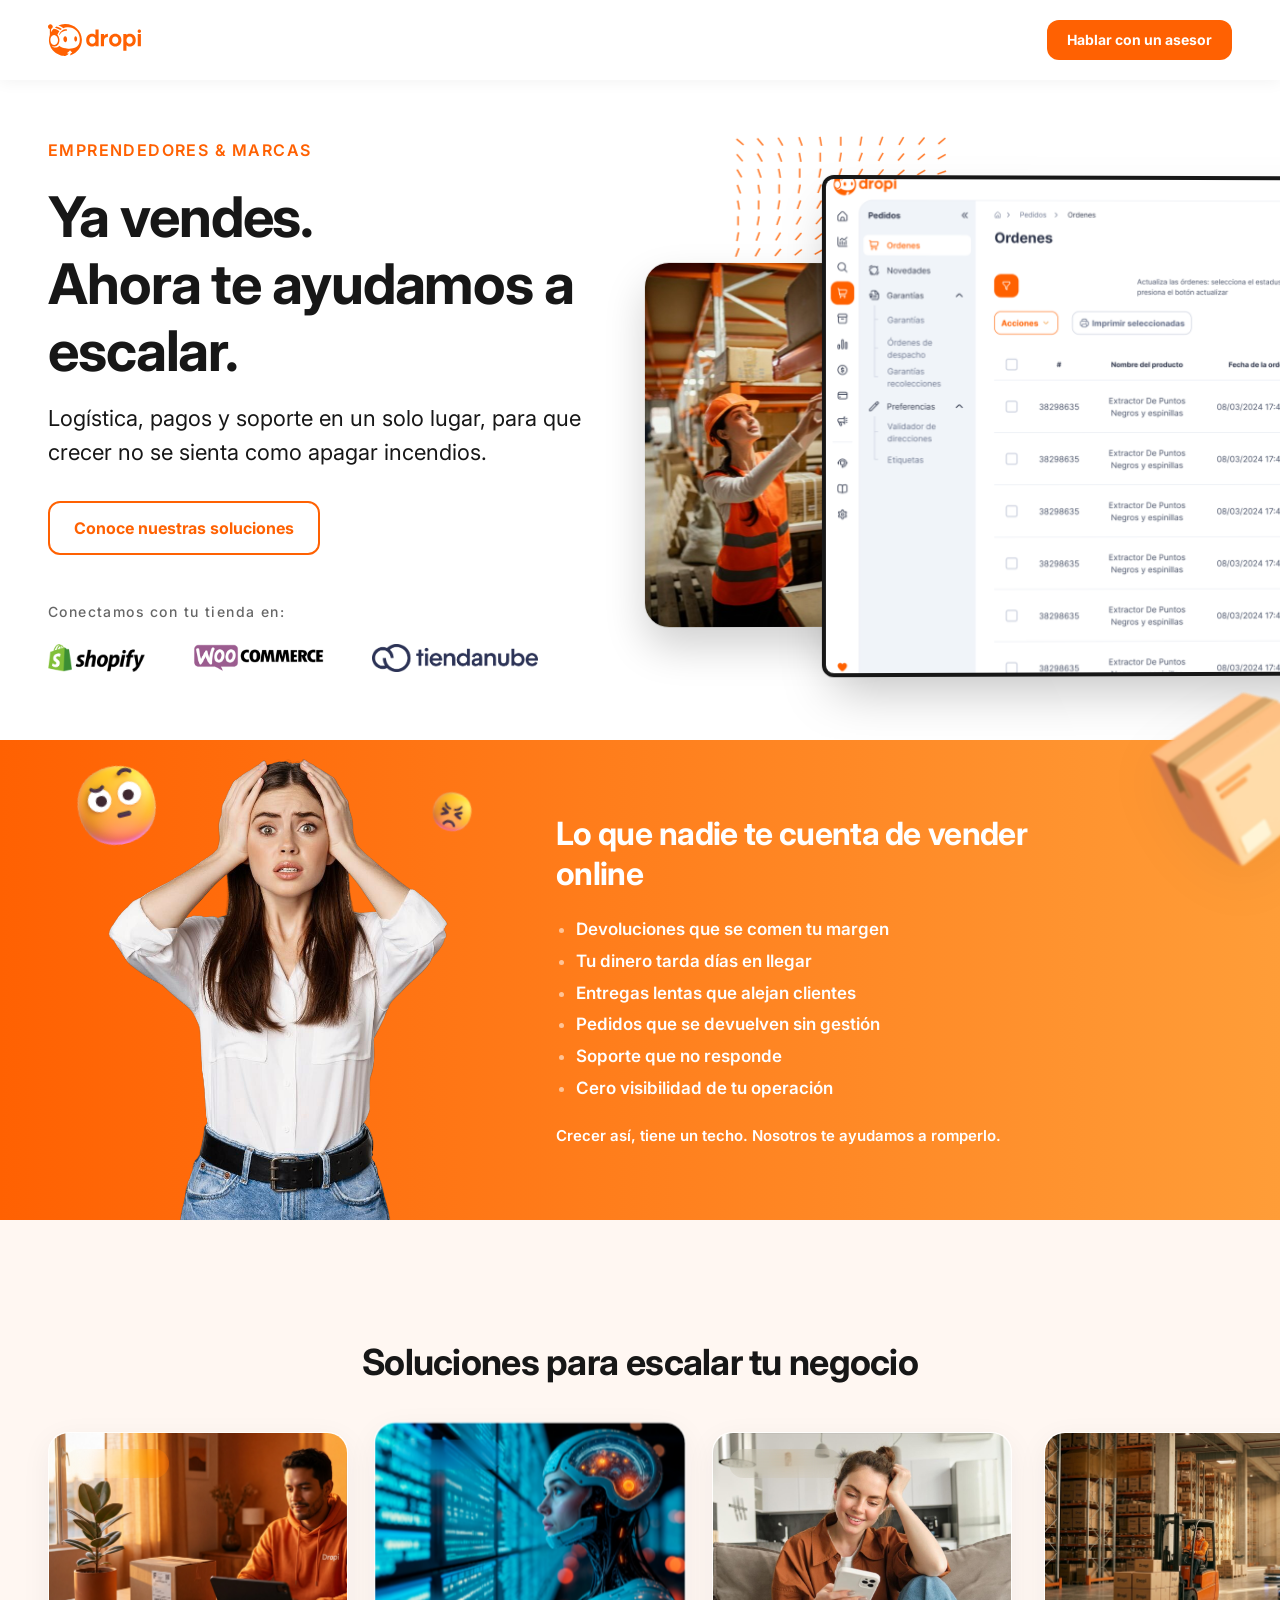
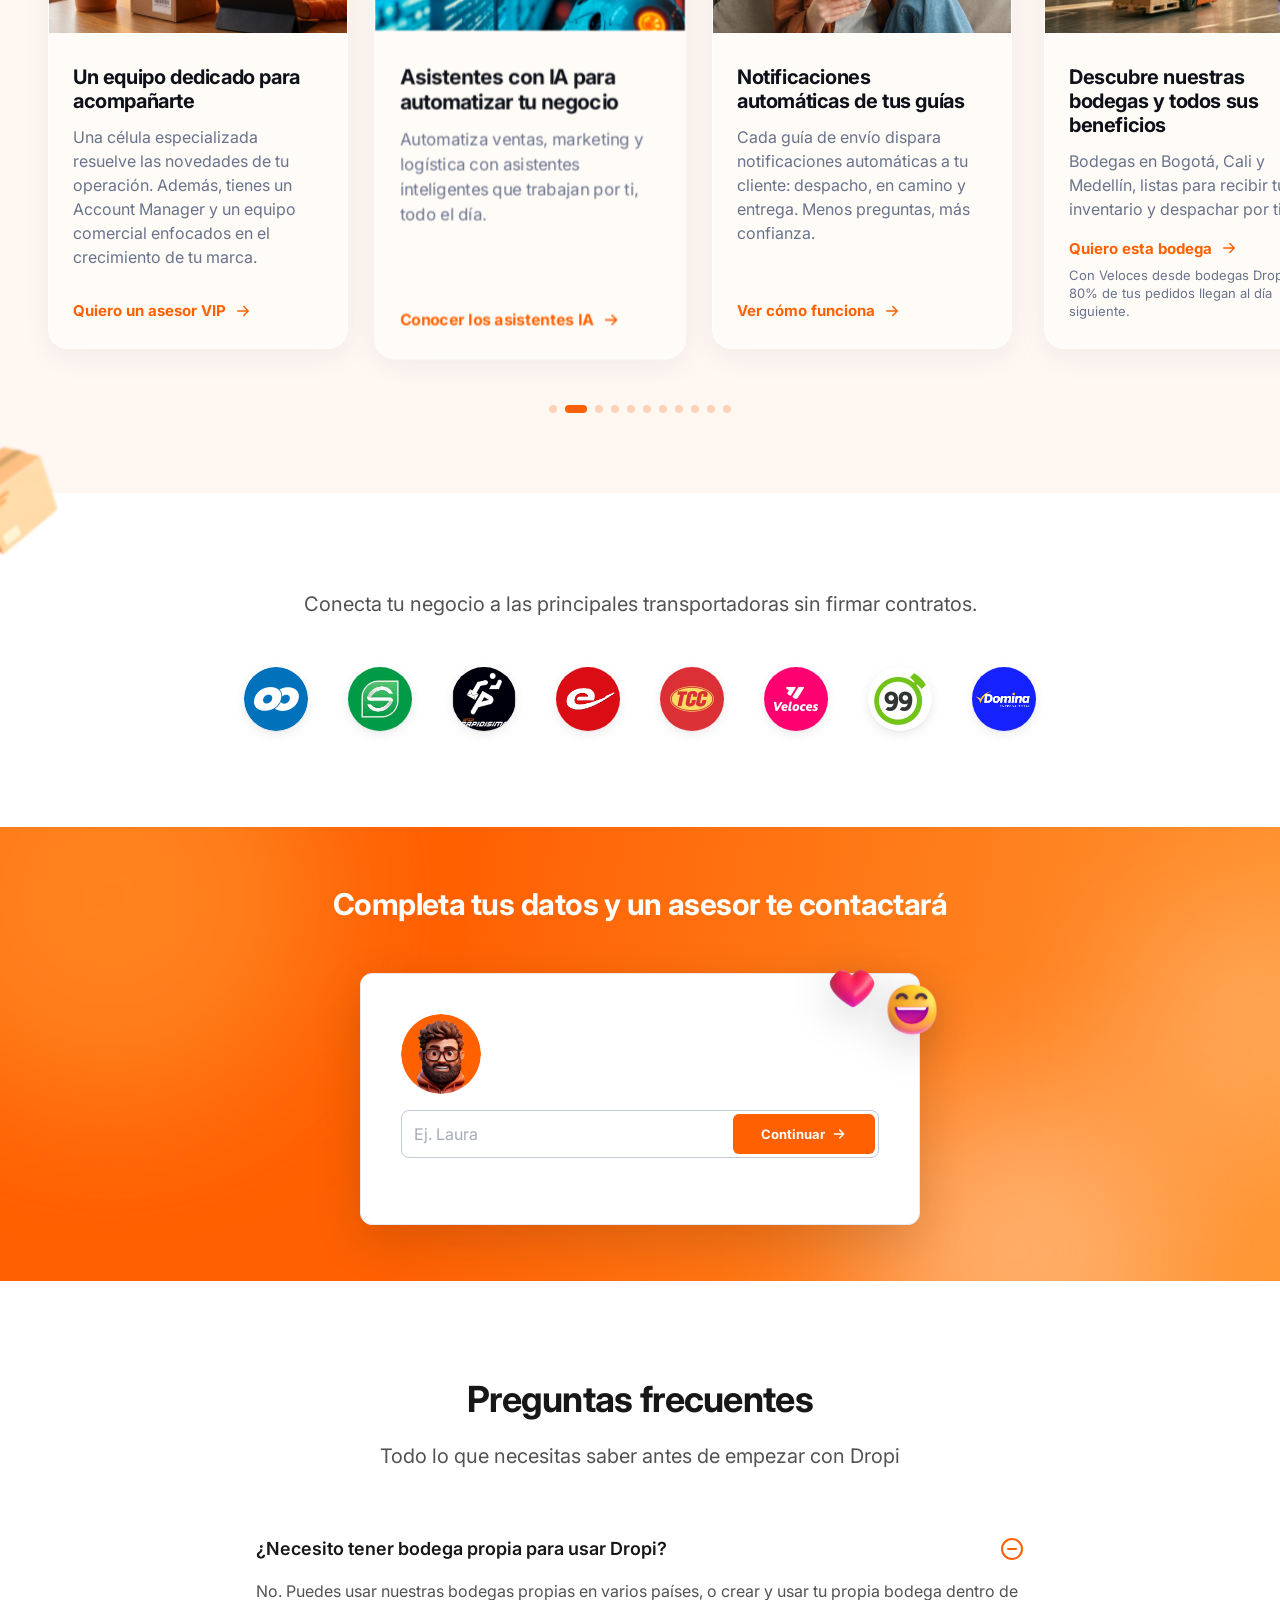
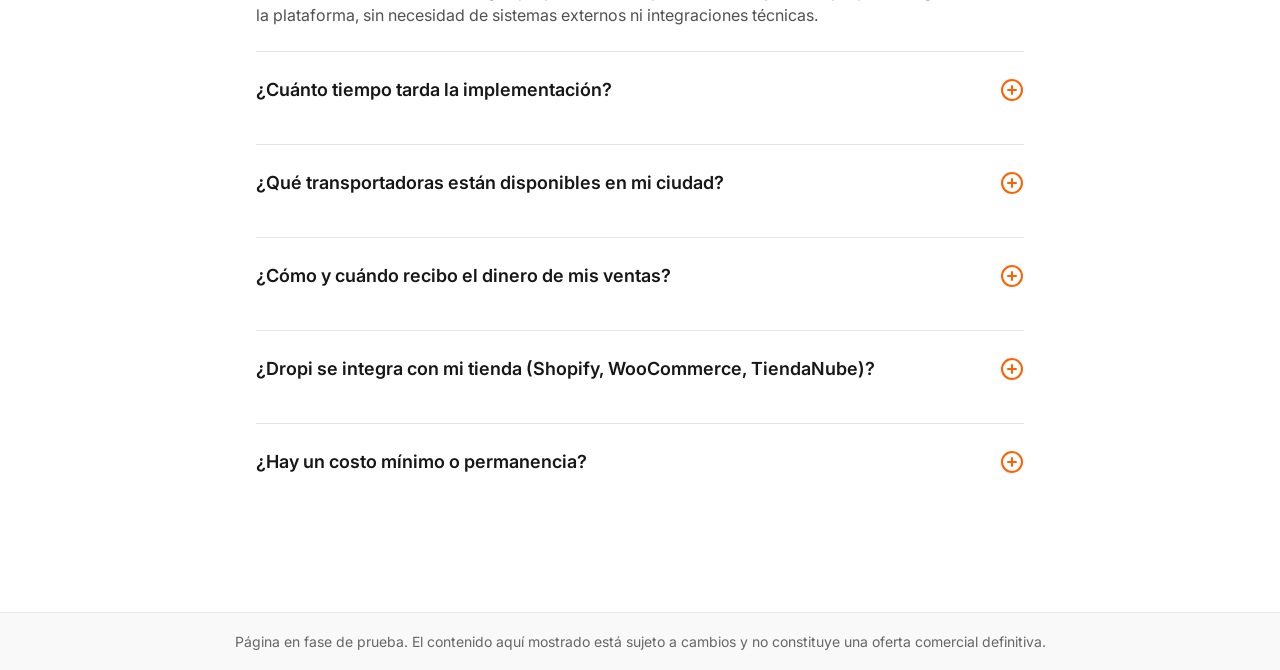
==== index.html @ 903b3249 "Replace hero title ticker with static text, add privacy policy page Simplifies the hero title from a" ====
<!DOCTYPE html>
<html lang="es">
<head>
<meta charset="UTF-8" />
<meta name="viewport" content="width=device-width, initial-scale=1.0" />
<link rel="icon" type="image/svg+xml" href="assets/icons/favicon.svg" />
<title>Dropi: Tu aliado logístico y financiero</title>
<meta name="description" content="Dropi te ayuda a simplificar tus procesos logísticos y financieros: pago contraentrega, bodegas fulfillment en 12 países y DropiPay." />
<link rel="preconnect" href="https://fonts.googleapis.com">
<link rel="preconnect" href="https://fonts.gstatic.com" crossorigin>
<link href="https://fonts.googleapis.com/css2?family=Inter:ital,wght@0,400;0,500;0,600;0,700;0,800&display=swap" rel="stylesheet">
<link rel="stylesheet" href="css/styles.css">
<script type="text/javascript">
    (function(c,l,a,r,i,t,y){
        c[a]=c[a]||function(){(c[a].q=c[a].q||[]).push(arguments)};
        t=l.createElement(r);t.async=1;t.src="https://www.clarity.ms/tag/"+i;
        y=l.getElementsByTagName(r)[0];y.parentNode.insertBefore(t,y);
    })(window, document, "clarity", "script", "yjed0dvhw6");
</script>
</head>
<body>

<header class="site-header" id="site-header">
  <div class="container header-inner">
    <a href="#hero" class="logo">
      <img src="assets/icons/logo-dropi.svg" alt="Dropi" width="108" height="37" />
    </a>
    <div class="header-actions">
      <a href="#registro" id="header-cta" class="btn btn-primary" data-scroll-next>Hablar con un asesor</a>
    </div>
  </div>
</header>

<main>

  <!-- HERO -->
  <section class="hero" id="hero">
    <div class="container hero-grid">
      <div class="hero-content">
        <div class="hero-text">
          <p class="eyebrow hero-eyebrow">Emprendedores & Marcas</p>
          <h1>Ya vendes.<br class="hero-title-break" /> Ahora te ayudamos a escalar.</h1>
          <p class="hero-subtitle">Logística, pagos y soporte en un solo lugar, para que crecer no se sienta como apagar incendios.</p>
        </div>
        <a href="#servicios" class="btn btn-outline" data-scroll-next>Conoce nuestras soluciones</a>
        <div class="hero-partners">
          <p class="eyebrow">Conectamos con tu tienda en:</p>
          <div class="partner-logos">
            <div class="partner-logos-track">
              <div class="partner-logos-set">
                <img src="assets/images/logo-shopify.png" alt="Shopify" />
                <img src="assets/images/logo-woocommerce.png" alt="WooCommerce" />
                <img src="assets/images/logo-tiendanube.png" alt="Tienda Nube" />
              </div>
              <div class="partner-logos-set" aria-hidden="true">
                <img src="assets/images/logo-shopify.png" alt="" />
                <img src="assets/images/logo-woocommerce.png" alt="" />
                <img src="assets/images/logo-tiendanube.png" alt="" />
              </div>
            </div>
          </div>
        </div>
      </div>
      <div class="hero-visual">
        <div class="hero-visual-pattern" aria-hidden="true"></div>
        <img class="hero-photo" src="assets/images/hero-woman.png" alt="Trabajadora en bodega logística" />
        <div class="hero-mockup">
          <img src="assets/images/hero-screen-mockup.png" alt="Panel de control de Dropi mostrando la gestión de órdenes" />
        </div>
      </div>
    </div>
  </section>

  <!-- WHY REGISTER YOUR BRAND -->
  <section class="brand-section" id="dolores" data-bg="dark">
    <div class="brand-section-clip">
      <div class="container brand-grid">
        <div class="brand-image">
          <img src="assets/images/brand-section-image.png" alt="Mujer preocupada sosteniéndose la cabeza" />
          <img class="brand-emoji brand-emoji--a" src="assets/images/emoji-worried.gif" alt="" aria-hidden="true" width="56" height="56" loading="lazy" />
          <img class="brand-emoji brand-emoji--b" src="assets/images/emoji-angry.gif" alt="" aria-hidden="true" width="56" height="56" loading="lazy" />
        </div>
        <div class="brand-content">
          <h2>Lo que nadie te cuenta de vender online</h2>
          <ul class="dolores-list">
            <li>Devoluciones que se comen tu margen</li>
            <li>Tu dinero tarda días en llegar</li>
            <li>Entregas lentas que alejan clientes</li>
            <li>Pedidos que se devuelven sin gestión</li>
            <li>Soporte que no responde</li>
            <li>Cero visibilidad de tu operación</li>
          </ul>
          <p class="brand-closing">Crecer así, tiene un techo. Nosotros te ayudamos a romperlo.</p>
        </div>
      </div>
    </div>
    <div class="decor-box-float decor-box-float--hero">
      <img class="decor-box" src="assets/images/decor-box.png" alt="" aria-hidden="true"
        data-parallax-scale data-parallax-shadow
        data-parallax-min-scale="1.05" data-parallax-max-scale="2.1" data-parallax-range="100" />
    </div>
  </section>

  <!-- SERVICES -->
  <section class="solutions-section" id="servicios">
    <div class="solutions-heading-wrap">
      <div class="section-heading solutions-heading">
        <h2>Soluciones para escalar tu negocio</h2>
      </div>
    </div>

    <div class="solutions-body">
      <div class="solutions-scroll" id="solutions-scroll">
        <div class="solutions-scroll-spacer" aria-hidden="true"></div>
        <article class="solution-card">
          <div class="solution-card-image">
            <img src="assets/images/service2-atencion-vip-placeholder.jpg" alt="" loading="lazy" />
            <span class="solution-card-badge">Atención VIP</span>
          </div>
          <span class="solution-card-recommended" hidden>Recomendado para ti</span>
          <div class="solution-card-body">
            <h3>Un equipo dedicado para acompañarte</h3>
            <p class="solution-card-desc">Una célula especializada resuelve las novedades de tu operación. Además, tienes un Account Manager y un equipo comercial enfocados en el crecimiento de tu marca.</p>
            <div class="solution-card-cta">
              <a href="atencion-vip.html" class="solution-card-link">
                Quiero un asesor VIP
                <svg class="solution-card-link-arrow" viewBox="0 0 24 24" fill="none" aria-hidden="true"><path d="M5 12h14M13 6l6 6-6 6" stroke="currentColor" stroke-width="2" stroke-linecap="round" stroke-linejoin="round"/></svg>
              </a>
            </div>
          </div>
        </article>

        <article class="solution-card">
          <div class="solution-card-image">
            <img src="assets/images/service2-asistentes-ia.jpg" alt="" loading="lazy" />
            <span class="solution-card-badge">Asistentes IA</span>
          </div>
          <span class="solution-card-recommended" hidden>Recomendado para ti</span>
          <div class="solution-card-body">
            <h3>Asistentes con IA para automatizar tu negocio</h3>
            <p class="solution-card-desc">Automatiza ventas, marketing y logística con asistentes inteligentes que trabajan por ti, todo el día.</p>
            <div class="solution-card-cta">
              <a href="asistentes-ia.html" class="solution-card-link">
                Conocer los asistentes IA
                <svg class="solution-card-link-arrow" viewBox="0 0 24 24" fill="none" aria-hidden="true"><path d="M5 12h14M13 6l6 6-6 6" stroke="currentColor" stroke-width="2" stroke-linecap="round" stroke-linejoin="round"/></svg>
              </a>
            </div>
          </div>
        </article>

        <article class="solution-card">
          <div class="solution-card-image">
            <img src="assets/images/service2-notificaciones.jpg" alt="" loading="lazy" />
            <span class="solution-card-badge">Notificaciones</span>
          </div>
          <span class="solution-card-recommended" hidden>Recomendado para ti</span>
          <div class="solution-card-body">
            <h3>Notificaciones automáticas de tus guías</h3>
            <p class="solution-card-desc">Cada guía de envío dispara notificaciones automáticas a tu cliente: despacho, en camino y entrega. Menos preguntas, más confianza.</p>
            <div class="solution-card-cta">
              <a href="notificaciones.html" class="solution-card-link">
                Ver cómo funciona
                <svg class="solution-card-link-arrow" viewBox="0 0 24 24" fill="none" aria-hidden="true"><path d="M5 12h14M13 6l6 6-6 6" stroke="currentColor" stroke-width="2" stroke-linecap="round" stroke-linejoin="round"/></svg>
              </a>
            </div>
          </div>
        </article>

        <article class="solution-card">
          <div class="solution-card-image">
            <img src="assets/images/service2-fullfilment-v2.jpeg" alt="" loading="lazy" />
            <span class="solution-card-badge">Fulfillment</span>
          </div>
          <span class="solution-card-recommended" hidden>Recomendado para ti</span>
          <div class="solution-card-body">
            <h3>Descubre nuestras bodegas y todos sus beneficios</h3>
            <p class="solution-card-desc">Bodegas en Bogotá, Cali y Medellín, listas para recibir tu inventario y despachar por ti.</p>
            <div class="solution-card-cta">
              <a href="fulfillment.html" class="solution-card-link">
                Quiero esta bodega
                <svg class="solution-card-link-arrow" viewBox="0 0 24 24" fill="none" aria-hidden="true"><path d="M5 12h14M13 6l6 6-6 6" stroke="currentColor" stroke-width="2" stroke-linecap="round" stroke-linejoin="round"/></svg>
              </a>
              <button type="button" class="solution-card-info" aria-label="Más información" aria-expanded="false">
                <svg viewBox="0 0 24 24" fill="none" aria-hidden="true"><circle cx="12" cy="12" r="10" fill="currentColor"/><rect x="11" y="10.5" width="2" height="6.5" rx="1" fill="white"/><circle cx="12" cy="7.4" r="1.4" fill="white"/></svg>
              </button>
              <p class="solution-card-note">Con Veloces desde bodegas Dropi, el 80% de tus pedidos llegan al día siguiente.</p>
            </div>
          </div>
        </article>

        <article class="solution-card">
          <div class="solution-card-image">
            <img src="assets/images/service2-wallet-v2.jpg" alt="" style="object-position: 50% 20%;" loading="lazy" />
            <span class="solution-card-badge">Wallet</span>
          </div>
          <span class="solution-card-recommended" hidden>Recomendado para ti</span>
          <div class="solution-card-body">
            <h3>Tu dinero, en máximo 24 horas</h3>
            <p class="solution-card-desc">Mientras otros esperan a que la transportadora les pague, Dropi te paga primero. Recibes tu dinero en máximo 24 horas después de la entrega.</p>
            <div class="solution-card-cta">
              <a href="wallet.html" class="solution-card-link">
                Quiero cobrar así
                <svg class="solution-card-link-arrow" viewBox="0 0 24 24" fill="none" aria-hidden="true"><path d="M5 12h14M13 6l6 6-6 6" stroke="currentColor" stroke-width="2" stroke-linecap="round" stroke-linejoin="round"/></svg>
              </a>
              <button type="button" class="solution-card-info" aria-label="Más información" aria-expanded="false">
                <svg viewBox="0 0 24 24" fill="none" aria-hidden="true"><circle cx="12" cy="12" r="10" fill="currentColor"/><rect x="11" y="10.5" width="2" height="6.5" rx="1" fill="white"/><circle cx="12" cy="7.4" r="1.4" fill="white"/></svg>
              </button>
              <p class="solution-card-note">Recaudo diario en tu wallet. Reinvierte hoy lo que vendiste ayer.</p>
            </div>
          </div>
        </article>

        <article class="solution-card">
          <div class="solution-card-image">
            <img src="assets/images/service2-api-publica.jpg" alt="" loading="lazy" />
            <span class="solution-card-badge">API Pública</span>
          </div>
          <span class="solution-card-recommended" hidden>Recomendado para ti</span>
          <div class="solution-card-body">
            <h3>Conoce lo que necesitas para conectar con Dropi</h3>
            <p class="solution-card-desc">Crea pedidos, genera guías y consulta el estado de tus envíos directamente desde tus propios sistemas.</p>
            <div class="solution-card-cta">
              <a href="api-publica.html" class="solution-card-link">
                Documentación API
                <svg class="solution-card-link-arrow" viewBox="0 0 24 24" fill="none" aria-hidden="true"><path d="M5 12h14M13 6l6 6-6 6" stroke="currentColor" stroke-width="2" stroke-linecap="round" stroke-linejoin="round"/></svg>
              </a>
            </div>
          </div>
        </article>

        <article class="solution-card">
          <div class="solution-card-image">
            <img src="assets/images/service2-metrics.jpg" alt="" loading="lazy" />
            <span class="solution-card-badge">Métricas y reportes</span>
          </div>
          <span class="solution-card-recommended" hidden>Recomendado para ti</span>
          <div class="solution-card-body">
            <h3>Cada número de tu operación, en un solo lugar</h3>
            <p class="solution-card-desc">Entrega efectiva, devoluciones, contraentrega, inventario y comunicaciones: todo medido, todo accionable.</p>
            <div class="solution-card-cta">
              <a href="metricas-y-reportes.html" class="solution-card-link">
                Ver mis reportes en vivo
                <svg class="solution-card-link-arrow" viewBox="0 0 24 24" fill="none" aria-hidden="true"><path d="M5 12h14M13 6l6 6-6 6" stroke="currentColor" stroke-width="2" stroke-linecap="round" stroke-linejoin="round"/></svg>
              </a>
            </div>
          </div>
        </article>

        <article class="solution-card">
          <div class="solution-card-image">
            <img src="assets/images/service2-huella-digital.jpg" alt="" loading="lazy" />
            <span class="solution-card-badge">Huella Digital</span>
          </div>
          <span class="solution-card-recommended" hidden>Recomendado para ti</span>
          <div class="solution-card-body">
            <h3>Verifica antes de enviar y evita devoluciones</h3>
            <p class="solution-card-desc">Consulta el historial de cada cliente antes de confirmar el envío y evita devoluciones.</p>
            <div class="solution-card-cta">
              <a href="huella-digital.html" class="solution-card-link">
                Descubrir esta función
                <svg class="solution-card-link-arrow" viewBox="0 0 24 24" fill="none" aria-hidden="true"><path d="M5 12h14M13 6l6 6-6 6" stroke="currentColor" stroke-width="2" stroke-linecap="round" stroke-linejoin="round"/></svg>
              </a>
            </div>
          </div>
        </article>

        <article class="solution-card">
          <div class="solution-card-image">
            <img src="assets/images/service2-gestion-entregas.jpg" alt="" loading="lazy" />
            <span class="solution-card-badge">Gestión de entregas</span>
          </div>
          <div class="solution-card-body">
            <h3>No pagas de más por lo que no se entregó</h3>
            <p class="solution-card-desc">Pagas el flete inicial, se entregue o no el pedido. Pero no te cobramos nada adicional por la devolución.</p>
            <div class="solution-card-cta">
              <a href="gestion-de-entregas.html" class="solution-card-link">
                Proteger mi margen
                <svg class="solution-card-link-arrow" viewBox="0 0 24 24" fill="none" aria-hidden="true"><path d="M5 12h14M13 6l6 6-6 6" stroke="currentColor" stroke-width="2" stroke-linecap="round" stroke-linejoin="round"/></svg>
              </a>
              <button type="button" class="solution-card-info" aria-label="Más información" aria-expanded="false">
                <svg viewBox="0 0 24 24" fill="none" aria-hidden="true"><circle cx="12" cy="12" r="10" fill="currentColor"/><rect x="11" y="10.5" width="2" height="6.5" rx="1" fill="white"/><circle cx="12" cy="7.4" r="1.4" fill="white"/></svg>
              </button>
            </div>
          </div>
        </article>

        <article class="solution-card">
          <div class="solution-card-image">
            <img src="assets/images/service2-pago-contraentrega.jpg" alt="" loading="lazy" />
            <span class="solution-card-badge">Pago contra entrega</span>
          </div>
          <span class="solution-card-recommended" hidden>Recomendado para ti</span>
          <div class="solution-card-body">
            <h3>Cierra más ventas con pago contra entrega</h3>
            <p class="solution-card-desc">Ofrece a tus clientes la opción de pagar al recibir su pedido y elimina la principal barrera de compra en e-commerce.</p>
            <div class="solution-card-cta">
              <a href="pago-contraentrega.html" class="solution-card-link">
                Activar esta opción
                <svg class="solution-card-link-arrow" viewBox="0 0 24 24" fill="none" aria-hidden="true"><path d="M5 12h14M13 6l6 6-6 6" stroke="currentColor" stroke-width="2" stroke-linecap="round" stroke-linejoin="round"/></svg>
              </a>
            </div>
          </div>
        </article>

        <article class="solution-card">
          <div class="solution-card-image">
            <img src="assets/images/service2-mentorias.jpg" alt="" loading="lazy" />
            <span class="solution-card-badge">Mentorías</span>
          </div>
          <span class="solution-card-recommended" hidden>Recomendado para ti</span>
          <div class="solution-card-body">
            <h3>No vendas a ciegas. Aprende a vender con quien ya lo hizo.</h3>
            <p class="solution-card-desc">Convierte Dropi en el motor logístico de tu marca y crece con datos reales.</p>
            <div class="solution-card-cta">
              <a href="mentorias.html" class="solution-card-link">
                Quiero mi mentoría
                <svg class="solution-card-link-arrow" viewBox="0 0 24 24" fill="none" aria-hidden="true"><path d="M5 12h14M13 6l6 6-6 6" stroke="currentColor" stroke-width="2" stroke-linecap="round" stroke-linejoin="round"/></svg>
              </a>
            </div>
          </div>
        </article>























        <div class="solutions-scroll-spacer solutions-scroll-spacer--end" aria-hidden="true"></div>
      </div>

      <div class="solutions-footer">
        <div class="solutions-dots" id="solutions-dots" role="tablist" aria-label="Navegación de soluciones"></div>
      </div>
    </div>
    <div class="decor-box-float decor-box-float--seam">
      <img class="decor-box" src="assets/images/decor-box.png" alt="" aria-hidden="true" loading="lazy"
        data-parallax-scale data-parallax-shadow
        data-parallax-min-scale="1.05" data-parallax-max-scale="2.1" data-parallax-range="100" />
    </div>
  </section>

  <!-- CARRIERS -->
  <section class="carriers-section" id="transportadoras">
    <div class="container">
      <div class="section-heading carriers-heading">
        <h2>Conecta tu negocio a las principales transportadoras sin firmar contratos.</h2>
      </div>
      <div class="carrier-logos">
        <img src="assets/images/carrier-coordinadora.png" alt="Coordinadora" loading="lazy" />
        <img src="assets/images/carrier-servientrega.png" alt="Servientrega" loading="lazy" />
        <img src="assets/images/carrier-interrapidisimo.png" alt="Interrapidísimo" loading="lazy" />
        <img src="assets/images/carrier-envia.png" alt="Envía" loading="lazy" />
        <img src="assets/images/carrier-tcc.png" alt="TCC" loading="lazy" />
        <img src="assets/images/carrier-veloces.png" alt="Veloces" loading="lazy" />
        <img src="assets/images/carrier-99minutos.png" alt="99minutos" loading="lazy" />
        <img src="assets/images/carrier-domina.png" alt="Domina" loading="lazy" />
      </div>
    </div>
  </section>

  <!-- EMAIL CTA -->
  <section class="email-cta" id="registro" data-bg="dark">
    <div class="email-cta-orbs" aria-hidden="true">
      <span class="cta-orb cta-orb--a"></span>
      <span class="cta-orb cta-orb--b"></span>
      <span class="cta-orb cta-orb--c"></span>
    </div>
    <div class="container email-cta-inner">
      <h2>Completa tus datos y un asesor te contactará</h2>

      <form class="plan-finder" id="email-form" novalidate>
        <img class="cta-emoji cta-emoji--a" src="assets/images/grinning-face.gif" alt="" aria-hidden="true" width="56" height="56" loading="lazy" />
        <img class="cta-emoji cta-emoji--e" src="assets/images/heart.gif" alt="" aria-hidden="true" width="48" height="48" loading="lazy" />
        <div class="plan-finder-grid">
          <div class="pf-steps">
            <div class="pf-step" data-step="0">
              <div class="pf-step-head">
                <div class="pf-step-avatar-wrap">
                  <img class="pf-step-avatar" src="assets/images/animoji.png" alt="" width="56" height="56" loading="lazy" />
                  <span class="pf-step-avatar-tooltip">¡Hola! mi nombre es Juan</span>
                </div>
                <div class="pf-step-copy">
                  <h3 id="pf-step0-title">¿Cuál es tu nombre?</h3>
                </div>
              </div>
              <label class="register-field" data-field="nombre_intro">
                <div class="intro-name-combo">
                  <input type="text" id="intro-name-input" placeholder="Ej. Laura" />
                  <button type="button" id="intro-name-continue" class="intro-name-continue-btn">
                    Continuar
                    <svg class="intro-name-continue-arrow" viewBox="0 0 24 24" fill="none" aria-hidden="true"><path d="M5 12h14M13 6l6 6-6 6" stroke="currentColor" stroke-width="2" stroke-linecap="round" stroke-linejoin="round"/></svg>
                  </button>
                </div>
                <span class="register-field-tooltip" role="alert" hidden></span>
              </label>
            </div>

            <div class="pf-step pf-step--collapsible is-locked" data-step="1">
              <div class="pf-step-collapse">
                <div class="pf-step-head">
                  <div class="pf-step-copy">
                    <h3 id="pf-step1-title">¿Cuánto vendes al mes?</h3>
                    <p>Selecciona tu volumen actual de pedidos</p>
                  </div>
                </div>
                <div class="pf-chip-grid" id="volume-chips" role="radiogroup" aria-label="Volumen de pedidos al mes">
                  <button type="button" class="pf-chip" data-tier="0 - 50"><span class="pf-chip-dot" aria-hidden="true"><svg class="pf-chip-check" viewBox="0 0 16 16" fill="none"><path d="M3.5 8.5l3 3 6-6" stroke="currentColor" stroke-width="2" stroke-linecap="round" stroke-linejoin="round"/></svg></span>0 - 50 pedidos</button>
                  <button type="button" class="pf-chip" data-tier="51 - 300"><span class="pf-chip-dot" aria-hidden="true"><svg class="pf-chip-check" viewBox="0 0 16 16" fill="none"><path d="M3.5 8.5l3 3 6-6" stroke="currentColor" stroke-width="2" stroke-linecap="round" stroke-linejoin="round"/></svg></span>51 - 300 pedidos</button>
                  <button type="button" class="pf-chip" data-tier="301 - 500"><span class="pf-chip-dot" aria-hidden="true"><svg class="pf-chip-check" viewBox="0 0 16 16" fill="none"><path d="M3.5 8.5l3 3 6-6" stroke="currentColor" stroke-width="2" stroke-linecap="round" stroke-linejoin="round"/></svg></span>301 - 500 pedidos</button>
                  <button type="button" class="pf-chip" data-tier="501 - 1.000"><span class="pf-chip-dot" aria-hidden="true"><svg class="pf-chip-check" viewBox="0 0 16 16" fill="none"><path d="M3.5 8.5l3 3 6-6" stroke="currentColor" stroke-width="2" stroke-linecap="round" stroke-linejoin="round"/></svg></span>501 - 1.000 pedidos</button>
                  <button type="button" class="pf-chip" data-tier="+1.000"><span class="pf-chip-dot" aria-hidden="true"><svg class="pf-chip-check" viewBox="0 0 16 16" fill="none"><path d="M3.5 8.5l3 3 6-6" stroke="currentColor" stroke-width="2" stroke-linecap="round" stroke-linejoin="round"/></svg></span>+1.000 pedidos</button>
                </div>
                <input type="hidden" name="volumen_pedidos" id="volume-input" value="" />
              </div>
            </div>

            <div class="pf-step pf-step--collapsible is-locked" data-step="2">
              <div class="pf-step-collapse">
                <div class="pf-step-head">
                  <div class="pf-step-copy">
                    <h3>¿Cómo podemos contactarte?</h3>
                    <p>Ingresa tus datos para comunicarnos contigo</p>
                  </div>
                </div>
                <div class="pf-fields">
                  <input type="hidden" name="nombre" />

                  <label class="register-field" data-field="email">
                    <span class="register-field-label">Correo electrónico</span>
                    <input type="email" name="email" placeholder="Ingresa tu correo" required />
                    <span class="register-field-helper">Te enviaremos un código a este correo</span>
                    <span class="register-field-tooltip" role="alert" hidden></span>
                  </label>

                  <label class="register-field" data-field="telefono">
                    <span class="register-field-label">Número de teléfono</span>
                    <div class="register-phone-row">
                      <div class="register-phone-flag">
                        <img src="assets/icons/flag-co.svg" alt="Colombia" width="24" height="24" />
                        <span>57</span>
                      </div>
                      <input type="tel" name="telefono" placeholder="Ingresa tu número" required maxlength="10" inputmode="numeric" />
                    </div>
                    <span class="register-field-tooltip" role="alert" hidden></span>
                  </label>
                </div>
                <label class="register-checkbox">
                  <input type="checkbox" name="terms" class="register-checkbox-input" required />
                  <span class="register-checkbox-box" aria-hidden="true">
                    <img src="assets/icons/icon-check-white.svg" alt="" width="12" height="12" />
                  </span>
                  <span class="register-checkbox-label">Acepto los <a href="terminos-y-condiciones.html" target="_blank" rel="noopener" class="register-checkbox-link">términos y condiciones</a> y <a href="politicas-de-privacidad.html" target="_blank" rel="noopener" class="register-checkbox-link">políticas de privacidad</a> de Dropi.</span>
                </label>
                <button type="submit" class="btn register-submit">Enviar</button>
                <p class="pf-summary-note">Un asesor comercial te contacta sin compromiso.</p>
              </div>
            </div>

          </div>
        </div>
      </form>
    </div>
  </section>

  <!-- FAQ -->
  <section class="faq-section" id="faq">
    <div class="container">
      <div class="section-heading">
        <h2>Preguntas frecuentes</h2>
        <p>Todo lo que necesitas saber antes de empezar con Dropi</p>
      </div>

      <div class="faq-list">
        <div class="faq-item is-open">
          <button class="faq-question" type="button">
            <span>¿Necesito tener bodega propia para usar Dropi?</span>
            <img class="faq-icon" src="assets/icons/icon-minus-circle.svg" alt="" />
          </button>
          <div class="faq-answer">
            <p>No. Puedes usar nuestras bodegas propias en varios países, o crear y usar tu propia bodega dentro de la plataforma, sin necesidad de sistemas externos ni integraciones técnicas.</p>
          </div>
        </div>

        <div class="faq-item">
          <button class="faq-question" type="button">
            <span>¿Cuánto tiempo tarda la implementación?</span>
            <img class="faq-icon" src="assets/icons/icon-plus-circle.svg" alt="" />
          </button>
          <div class="faq-answer"><p>La mayoría de las marcas están operando en Dropi en menos de una semana.</p></div>
        </div>

        <div class="faq-item">
          <button class="faq-question" type="button">
            <span>¿Qué transportadoras están disponibles en mi ciudad?</span>
            <img class="faq-icon" src="assets/icons/icon-plus-circle.svg" alt="" />
          </button>
          <div class="faq-answer"><p>Trabajamos con las transportadoras más importantes de la región; en el formulario te confirmamos cuáles cubren tu zona.</p></div>
        </div>

        <div class="faq-item">
          <button class="faq-question" type="button">
            <span>¿Cómo y cuándo recibo el dinero de mis ventas?</span>
            <img class="faq-icon" src="assets/icons/icon-plus-circle.svg" alt="" />
          </button>
          <div class="faq-answer"><p>El dinero de cada venta se libera en máximo 24 horas después de que el pedido queda entregado.</p></div>
        </div>

        <div class="faq-item">
          <button class="faq-question" type="button">
            <span>¿Dropi se integra con mi tienda (Shopify, WooCommerce, TiendaNube)?</span>
            <img class="faq-icon" src="assets/icons/icon-plus-circle.svg" alt="" />
          </button>
          <div class="faq-answer"><p>Sí, la integración se hace en minutos y sincroniza tus pedidos automáticamente.</p></div>
        </div>

        <div class="faq-item">
          <button class="faq-question" type="button">
            <span>¿Hay un costo mínimo o permanencia?</span>
            <img class="faq-icon" src="assets/icons/icon-plus-circle.svg" alt="" />
          </button>
          <div class="faq-answer"><p>Depende del volumen de órdenes que manejes al mes, por eso te pedimos ese dato en el formulario, para mostrarte el plan exacto que te corresponde.</p></div>
        </div>
      </div>
    </div>
  </section>

</main>

<footer class="site-footer">
  Página en fase de prueba. El contenido aquí mostrado está sujeto a cambios y no constituye una oferta comercial definitiva.
</footer>


<div class="whatsapp-float">
  <a href="#hero" class="mobile-float-logo">
    <img src="assets/icons/logo-dropi.svg" alt="Dropi" width="108" height="37" />
  </a>
  <div class="mobile-float-actions">
    <a href="#registro" class="btn btn-primary mobile-float-cta" data-scroll-next>Hablar con un asesor</a>
  </div>
</div>

<div class="confirm-modal" id="confirm-modal" role="dialog" aria-modal="true" aria-labelledby="confirm-modal-title">
  <div class="confirm-modal-backdrop" data-modal-close></div>
  <div class="confirm-modal-dialog">
    <span class="confirm-modal-handle" aria-hidden="true"></span>
    <button type="button" class="confirm-modal-close" data-modal-close aria-label="Cerrar">
      <svg viewBox="0 0 24 24" fill="none" aria-hidden="true"><path d="M6 6l12 12M18 6L6 18" stroke="currentColor" stroke-width="2" stroke-linecap="round"/></svg>
    </button>
    <div class="confirm-modal-icon" aria-hidden="true">
      <img src="assets/icons/icon-check-static.png" alt="" width="40" height="40" loading="lazy" />
    </div>
    <h3 id="confirm-modal-title"><span id="confirm-modal-title-greeting">¡Listo!</span></h3>
    <p class="confirm-modal-subtitle confirm-modal-subtitle--strong">Ya enviamos tus datos a nuestro equipo comercial y un asesor se pondrá en contacto pronto.</p>
    <p class="confirm-modal-subtitle confirm-modal-subtitle--recommend">¿Qué deseas hacer mientras tanto?</p>
    <button type="button" id="confirm-modal-cta" class="btn register-submit confirm-modal-btn" data-modal-close>Ver recomendaciones</button>
    <a href="https://app.dropi.co/auth/register" target="_blank" rel="noopener" class="btn btn-tertiary confirm-modal-btn confirm-modal-btn--secondary" hidden>Crear tu cuenta</a>
    <a href="assets/docs/brochure-soluciones-dropi.pdf" download="Brochure de soluciones Dropi.pdf" id="confirm-modal-brochure" class="btn btn-outline confirm-modal-btn confirm-modal-btn--secondary">
      <svg viewBox="0 0 24 24" fill="none" aria-hidden="true"><path d="M12 3v12m0 0l-4.5-4.5M12 15l4.5-4.5M4 17v2a2 2 0 0 0 2 2h12a2 2 0 0 0 2-2v-2" stroke="currentColor" stroke-width="2" stroke-linecap="round" stroke-linejoin="round"/></svg>
      Descargar brochure
    </a>
  </div>
</div>

<div class="toast" id="toast" role="status" aria-live="polite">
  <span class="toast-icon" aria-hidden="true">
    <svg viewBox="0 0 24 24" fill="none"><path d="M5 13l4 4L19 7" stroke="currentColor" stroke-width="2" stroke-linecap="round" stroke-linejoin="round"/></svg>
  </span>
  <span class="toast-message" id="toast-message"></span>
</div>

<script src="js/main.js"></script>
</body>
</html>
---- css/styles.css ----
/* ==========================================================================
   Cross-page transitions — "liquid glass" rise
   Native browser support (no JS, no overlay element): the incoming page
   rises up from the bottom of the viewport with a heavy blur that clears
   as it settles, like frosted glass coming into focus, while the outgoing
   page recedes gently underneath it. No-op — plain instant navigation —
   in browsers that don't yet support cross-document view transitions.
   ========================================================================== */
@view-transition {
  navigation: auto;
}
::view-transition-old(root) {
  animation: page-transition-recede 0.5s cubic-bezier(0.65, 0, 0.35, 1) both;
}
::view-transition-new(root) {
  animation: page-transition-rise 0.6s cubic-bezier(0.16, 1, 0.3, 1) both;
}
@keyframes page-transition-recede {
  to { opacity: 0.55; transform: scale(0.98); filter: blur(4px); }
}
@keyframes page-transition-rise {
  from { transform: translateY(100%); filter: blur(24px) saturate(160%); }
  to { transform: translateY(0); filter: blur(0) saturate(100%); }
}
@media (prefers-reduced-motion: reduce) {
  ::view-transition-old(root), ::view-transition-new(root) { animation: none; }
}

/* ==========================================================================
   Tokens
   ========================================================================== */
:root {
  --primary-500: #ff6102;
  --primary-400: #ff9d38;
  --primary-50: #fff7f2;
  --gradient-primary: linear-gradient(90deg, var(--primary-500) 0%, var(--primary-400) 100%);

  --danger-500: #dc2626;

  --neutral-900: #171717;
  --neutral-600: #525252;
  --neutral-200: #e5e5e5;
  --neutral-100: #f5f5f5;
  --gray-100: #e6eaf2;
  --gray-200: #c3c9d9;
  --gray-500: #69738c;
  --gray-600: #475066;
  --gray-700: #32394d;
  --white: #ffffff;
  --black: #000000;

  --text-on-dark: rgba(255, 255, 255, 0.92);
  --text-black-60: rgba(0, 0, 0, 0.6);

  --font-sans: 'Inter', -apple-system, BlinkMacSystemFont, 'Segoe UI', sans-serif;

  --radius-sm: 4px;
  --radius-md: 12px;
  --radius-lg: 24px;

  --container-width: 1280px;
  --header-height: 80px;
}

/* ==========================================================================
   Reset
   ========================================================================== */
*, *::before, *::after { box-sizing: border-box; }
html { scroll-behavior: smooth; overflow-x: hidden; overflow-y: visible; }
body {
  margin: 0;
  font-family: var(--font-sans);
  color: var(--neutral-900);
  background: var(--white);
  -webkit-font-smoothing: antialiased;
  overflow-x: hidden;
  overflow-y: visible;
}
img { max-width: 100%; display: block; }
ul { margin: 0; padding: 0; }
h1, h2, h3, p { margin: 0; }
h1, h2, h3 { letter-spacing: -0.02em; }
a { text-decoration: none; color: inherit; }
button { font-family: inherit; cursor: pointer; }
input { font-family: inherit; }

/* ==========================================================================
   Kinetic text (scroll-triggered word reveal)
   ========================================================================== */
.kinetic-word {
  display: inline-block;
  opacity: 0;
  /* Tips up from below in 3D, like a split-flap panel flipping into place,
     with a slight scale and motion-blur for weight. The overshoot easing
     (spring-like) is what reads as "modern" rather than a flat fade. */
  transform-origin: 50% 100%;
  transform: perspective(600px) rotateX(-80deg) translateY(45%) scale(0.9);
  filter: blur(3px);
  transition:
    opacity 0.55s cubic-bezier(0.22, 1, 0.36, 1),
    transform 0.85s cubic-bezier(0.34, 1.56, 0.64, 1),
    filter 0.55s cubic-bezier(0.22, 1, 0.36, 1);
  transition-delay: calc(var(--i, 0) * 28ms);
  will-change: opacity, transform, filter;
}
.kinetic-text.in-view .kinetic-word {
  opacity: 1;
  transform: perspective(600px) rotateX(0deg) translateY(0) scale(1);
  filter: blur(0);
}
/* Titles get the full 3D flip above (default). Sub-headings (h3: card and
   step titles) and body-level subtitles (p) get their own lighter, quicker
   variants instead of repeating the same heavy flip everywhere — the mix
   is what reads as varied/modern rather than one animation copy-pasted
   across every text element on the page. */
h3.kinetic-text .kinetic-word {
  transform: scale(0.82) translateY(8px);
  filter: blur(2px);
  transition:
    opacity 0.45s cubic-bezier(0.34, 1.56, 0.64, 1),
    transform 0.45s cubic-bezier(0.34, 1.56, 0.64, 1),
    filter 0.4s ease;
  transition-delay: calc(var(--i, 0) * 26ms);
}
h3.kinetic-text.in-view .kinetic-word {
  transform: scale(1) translateY(0);
  filter: blur(0);
}
p.kinetic-text .kinetic-word {
  transform: translateY(16px);
  filter: blur(4px);
  transition:
    opacity 0.5s cubic-bezier(0.22, 1, 0.36, 1),
    transform 0.6s cubic-bezier(0.22, 1, 0.36, 1),
    filter 0.5s cubic-bezier(0.22, 1, 0.36, 1);
  transition-delay: calc(var(--i, 0) * 22ms);
}
p.kinetic-text.in-view .kinetic-word {
  transform: translateY(0);
  filter: blur(0);
}

.container {
  width: 100%;
  max-width: var(--container-width);
  margin: 0 auto;
  padding: 0 24px;
}

@media (min-width: 900px) {
  .container { padding: 0 48px; }
}

/* ==========================================================================
   Buttons
   ========================================================================== */
.btn {
  display: inline-flex;
  align-items: center;
  justify-content: center;
  gap: 4px;
  height: 48px;
  padding: 0 24px;
  border-radius: var(--radius-md);
  font-weight: 700;
  font-size: 16px;
  line-height: 1.1;
  white-space: nowrap;
  border: none;
  transition: transform 0.15s cubic-bezier(0.23, 1, 0.32, 1), box-shadow 0.15s ease, opacity 0.15s ease;
}
@media (hover: hover) and (pointer: fine) {
  .btn:hover { transform: translateY(-1px); }
}
.btn:active { transform: scale(0.97); }

.btn-primary {
  position: relative;
  z-index: 1;
  color: var(--white);
  height: 40px;
  padding: 0 20px;
  font-size: 14px;
  width: auto;
  background: var(--primary-500);
}
@media (hover: hover) and (pointer: fine) {
  .btn-primary:hover { box-shadow: 0 8px 20px rgba(255, 97, 2, 0.35); }
}
/* Large modifier: the standard bigger size (matches .btn-outline) for CTAs
   that need more visual weight than the compact header/float buttons. */
.btn-lg { height: 54px; padding: 0 36px; font-size: 16px; }

.btn-outline {
  background: transparent;
  border: 2px solid var(--primary-500);
  color: var(--primary-500);
  height: 54px;
  padding: 0 24px;
}
@media (hover: hover) and (pointer: fine) {
  .btn-outline:hover { background: var(--primary-50); }
}

.btn-tertiary {
  background: transparent;
  border: none;
  color: var(--primary-500);
}
@media (hover: hover) and (pointer: fine) {
  .btn-tertiary:hover { background: var(--primary-50); }
}

.btn-center {
  display: flex;
  margin: 0 auto;
  width: fit-content;
  border-width: 1px;
  height: 48px;
}

/* ==========================================================================
   Header
   ========================================================================== */
.site-header {
  position: fixed;
  top: 0; left: 0; right: 0;
  height: var(--header-height);
  z-index: 100;
  /* Light "liquid glass" (Apple-style): a heavier blur + saturation boost
     than a plain frosted panel, with a soft top highlight and a faint
     shadow underneath to read as a distinct floating layer over any
     light content scrolled beneath it, not just a flat tint. */
  background: rgba(255, 255, 255, 0.6);
  backdrop-filter: blur(20px) saturate(180%);
  -webkit-backdrop-filter: blur(20px) saturate(180%);
  box-shadow: inset 0 1px 0 rgba(255, 255, 255, 0.8), 0 1px 16px rgba(23, 23, 23, 0.06);
  transition: background 0.35s ease, box-shadow 0.35s ease;
}
@media (max-width: 899px) {
  /* Scrolls away with the page instead of staying pinned to the top. */
  .site-header { position: static; background: var(--white); box-shadow: none; }
  /* Internal service pages keep the fixed, translucent header at every
     width so their full-bleed hero media can start at pixel 0 underneath
     it, the same treatment used on desktop. */
  .site-header.site-header--overlay {
    position: fixed;
    background: rgba(255, 255, 255, 0.6);
    backdrop-filter: blur(20px) saturate(180%);
    -webkit-backdrop-filter: blur(20px) saturate(180%);
    box-shadow: inset 0 1px 0 rgba(255, 255, 255, 0.8), 0 1px 16px rgba(23, 23, 23, 0.06);
  }
}
/* Dark "liquid glass" look while the header floats over hero media
   (huella-digital.html, etc.). Toggled by initServiceHeroHeaderContrast()
   in main.js based on scroll position over .service-hero, and reverted
   once the header is over plain page background. Declared after the
   rules above (same 2-class specificity) so it wins the tie whenever
   both classes are present, at any width. */
.site-header.is-over-media {
  background: rgba(20, 20, 22, 0.4);
  backdrop-filter: blur(20px) saturate(180%);
  -webkit-backdrop-filter: blur(20px) saturate(180%);
  box-shadow: inset 0 -1px 0 rgba(255, 255, 255, 0.1);
}
.site-header.is-over-media .logo img { filter: brightness(0) invert(1); }
.logo img { transition: filter 0.35s ease; }
.header-inner {
  height: 100%;
  display: flex;
  align-items: center;
  justify-content: space-between;
}
.logo img { height: 32px; width: auto; }
.header-actions {
  display: flex;
  align-items: center;
  gap: 24px;
}
/* ==========================================================================
   Hero
   ========================================================================== */
.hero {
  position: relative;
  padding-top: calc(var(--header-height) + 56px);
  padding-bottom: 64px;
  overflow: clip;
}
.hero-grid {
  display: flex;
  flex-direction: column;
  gap: 56px;
  align-items: center;
}
/* On mobile/tablet the image composition leads, title follows. */
.hero-visual { order: -1; }
@media (max-width: 1023px) {
  .hero { padding-top: calc(var(--header-height) + 24px); }
  .hero-grid { gap: 24px; }
}
@media (max-width: 899px) {
  /* The header is static (not fixed) here, so its own height already
     pushes the hero down — no need to add --header-height again. */
  .hero { padding-top: 24px; }
}
/* Tablet: extra breathing room above the hero content. */
@media (min-width: 640px) and (max-width: 899px) {
  .hero { padding-top: 64px; }
}
@media (min-width: 900px) and (max-width: 1023px) {
  .hero { padding-top: calc(var(--header-height) + 56px); }
}
@media (min-width: 1024px) {
  .hero-grid { flex-direction: row; align-items: center; gap: 0; }
  .hero-content { flex: 0 0 596px; max-width: 596px; }
  .hero-visual { order: 0; }
  .hero .container { padding-right: 0; }
}

.hero-content {
  display: flex;
  flex-direction: column;
  align-items: flex-start;
  gap: 32px;
  min-width: 0;
  width: 100%;
}
.hero-text { display: flex; flex-direction: column; gap: 16px; }
.hero-text .hero-eyebrow {
  margin-bottom: 8px;
  font-size: 16px;
  font-weight: 600;
  color: var(--primary-500);
  text-transform: uppercase;
}
.hero-text h1 {
  font-size: clamp(34px, 5vw, 56px);
  font-weight: 700;
  line-height: 1.2;
  color: var(--neutral-900);
}
@media (max-width: 639px) {
  .hero-text h1 { font-size: 30px; }
  .hero-text .hero-eyebrow { font-size: 13px; font-weight: 600; margin-bottom: 2px; }
}
/* Forced break after "Ya vendes." only on desktop — below that, the
   title just wraps naturally wherever it needs to. */
.hero-title-break { display: none; }
@media (min-width: 900px) {
  .hero-title-break { display: inline; }
}
/* Hero title phrase swap: a looping vertical ticker (like a promo-bar
   rotator) — the two phrases share one grid cell clipped by overflow, the
   outgoing phrase rolls up and out while the incoming one rolls up from
   below at the same time, repeating forever. Positions are driven by JS
   inline transforms; this transition is what makes each roll animate. */
.hero-subtitle {
  font-size: 22px;
  line-height: 1.55;
  color: var(--neutral-900);
  max-width: 533px;
}
@media (max-width: 767px) {
  .hero-subtitle { font-size: 18px; }
}

.hero-partners { display: flex; flex-direction: column; gap: 24px; min-width: 0; width: 100%; margin-top: 16px; }
.eyebrow {
  font-size: 14px;
  font-weight: 500;
  letter-spacing: 1.4px;
  text-transform: none;
  color: var(--text-black-60);
}
.partner-logos {
  display: flex;
  align-items: center;
  width: 100%;
  min-width: 0;
}
.partner-logos-track {
  display: flex;
  flex-wrap: wrap;
  align-items: center;
  gap: 48px;
}
.partner-logos-set {
  display: flex;
  align-items: center;
  gap: 48px;
}
.partner-logos-set[aria-hidden] { display: none; }
.partner-logos img { height: 28px; width: auto; object-fit: contain; }

/* Mobile-only: turn the logo row into a slow, seamless right-to-left
   marquee. The track holds two identical sets back to back; animating it
   to -50% shifts by exactly one set's width, so the loop never visibly
   resets. */
@media (max-width: 1023px) {
  .partner-logos img { height: 28px; }
}
@media (max-width: 767px) {
  .partner-logos {
    overflow: hidden;
    width: calc(100% + 48px);
    margin-left: -24px;
    margin-right: -24px;
  }
  .partner-logos img { height: 32px; }
  .partner-logos-track {
    flex-wrap: nowrap;
    gap: 0;
    width: max-content;
    animation: partner-marquee 20s linear infinite;
    animation-play-state: running !important;
    will-change: transform;
    backface-visibility: hidden;
  }
  .partner-logos-set {
    gap: 36px;
    flex-shrink: 0;
    padding-right: 36px;
  }
  .partner-logos-set[aria-hidden] { display: flex; }
}

@keyframes partner-marquee {
  from { transform: translateX(0); }
  to { transform: translateX(var(--marquee-shift, -50%)); }
}

/* This marquee is deliberately excluded from the reduced-motion guard below:
   it's a low-intensity, non-flashing decorative loop that must never appear
   to stop, so it keeps running regardless of that OS preference. */

/* Proportions below are taken directly from the Figma frame (928 x 540
   composition bounding box: pattern ml86/w218.5/h299.2, photo mt127/w242/h364,
   mockup ml177/mt40/w750.9/h500.1) — converted to percentages of that box so
   the exact composition scales, instead of an invented aspect ratio. */
.hero-visual {
  position: relative;
  width: 100%;
  max-width: 480px;
  aspect-ratio: 927.9 / 540.1;
  margin: 0 auto;
  perspective: 1400px;
}
@media (min-width: 1024px) {
  .hero-visual { flex: 0 0 75.3%; max-width: 928px; margin: 0; }
}
.hero-visual-pattern {
  position: absolute;
  left: 9.27%;
  top: 0%;
  width: 23.55%;
  height: 55.4%;
  background-image: url('../assets/icons/line-pattern-fill.svg');
  background-repeat: no-repeat;
  background-size: contain;
  opacity: 0.9;
  z-index: 0;
  will-change: transform;
  transform-style: preserve-3d;
}
.hero-photo {
  position: absolute;
  left: 0%;
  top: 23.51%;
  z-index: 1;
  width: 26.08%;
  height: 67.4%;
  object-fit: cover;
  border-radius: var(--radius-lg);
  box-shadow: 0 20px 40px rgba(0, 0, 0, 0.18);
  transform: scaleX(-1);
  will-change: transform;
  transform-style: preserve-3d;
}
.hero-mockup {
  position: absolute;
  left: 19.07%;
  top: 7.41%;
  z-index: 2;
  width: 80.94%;
  height: 92.6%;
  border-radius: var(--radius-md);
  border: 4px solid var(--neutral-900);
  overflow: hidden;
  box-shadow: 0 24px 48px -12px rgba(0, 0, 0, 0.25);
  background: var(--neutral-900);
  will-change: transform;
  transform-style: preserve-3d;
}
.hero-mockup img { width: 100%; height: 100%; object-fit: cover; display: block; }

.decor-box-float {
  position: absolute;
  right: -8%;
  bottom: -32%;
  width: 160px;
  z-index: 50;
  pointer-events: none;
  animation: decor-box-bob 4.5s cubic-bezier(0.45, 0, 0.55, 1) infinite;
}
@media (min-width: 900px) {
  .decor-box-float { bottom: -22%; }
}
.decor-box {
  display: block;
  width: 100%;
  height: auto;
  will-change: transform, filter;
}
@keyframes decor-box-bob {
  0%, 100% { transform: translateY(0); }
  50% { transform: translateY(-4%); }
}
@media (prefers-reduced-motion: reduce) {
  .decor-box-float { animation: none; }
}
@media (max-width: 899px) { .decor-box-float { bottom: -3%; } }
@media (min-width: 640px) { .decor-box-float { width: 240px; } }
@media (min-width: 1024px) { .decor-box-float { width: 280px; } }
@media (max-width: 639px) { .decor-box-float { width: 140px; bottom: -8%; } }

/* Third copy: floats up into the hero's lower-right area instead of down
   toward the next section — same box/parallax, just anchored from the
   top of its container (.brand-section, not overflow-clipped) instead
   of the bottom, so it reads as part of the hero banner above the seam. */
.decor-box-float--hero {
  bottom: auto;
  top: -18%;
}
@media (min-width: 900px) {
  .decor-box-float--hero { top: -30%; }
}
@media (max-width: 899px) {
  .decor-box-float--hero { top: -6%; }
}
@media (max-width: 639px) {
  .decor-box-float--hero { top: -10%; }
}

/* A second copy of the same floating box, straddling the seam between
   the solutions gallery and "¿Cómo funciona?" — left side this time so
   it doesn't collide with the fixed WhatsApp bar at the viewport edge. */
.decor-box-float--seam {
  right: auto;
  left: -8%;
  bottom: -6%;
  width: 120px;
}
@media (min-width: 900px) {
  .decor-box-float--seam { bottom: -6%; }
}
@media (max-width: 899px) {
  .decor-box-float--seam { bottom: -6%; }
}
@media (min-width: 640px) {
  .decor-box-float--seam { width: 180px; }
}
@media (min-width: 1024px) {
  .decor-box-float--seam { width: 210px; }
}

/* ==========================================================================
   Brand section (why register your brand)
   ========================================================================== */
.brand-section {
  position: relative;
  background: var(--gradient-primary);
}
.brand-section-clip { overflow: clip; padding: 64px 0; }
.brand-grid {
  display: grid;
  grid-template-columns: 1fr;
  gap: 40px;
  align-items: center;
}
@media (max-width: 899px) {
  .brand-content { order: -1; }
}
@media (min-width: 900px) {
  .brand-grid { grid-template-columns: minmax(0, 460px) 1fr; gap: 48px; }
}
.brand-image {
  position: relative;
  display: flex;
  justify-content: center;
  align-items: flex-end;
  align-self: end;
  margin-bottom: -68px;
}
/* Reaction emojis floating around the photo's head — echo the "what
   nobody tells you" pain points in the copy beside it. Positioned in
   percentages of .brand-image so they track the head roughly across
   breakpoints even as the image itself crops/re-anchors responsively.
   Selector is `.brand-image .brand-emoji` (not just `.brand-emoji`) so it
   outweighs the broader `.brand-image img` rule above, which would
   otherwise stretch these to the photo's own width/reveal transition.
   Entrance: hidden below their resting spot, then slide up and fade in
   with a short staggered delay per emoji (a parallax-like, layered
   arrival instead of popping in together) once .in-view is added by
   initBrandImageReveal (main.js) — the continuous float animation only
   picks up once that settle finishes, starting from the exact transform
   the transition ends on so there's no visual jump between the two.
   --emoji-scale is written on scroll by initEmojiParallax (main.js) and
   folded into every transform below via scale(var(...)), so the scroll-
   driven grow/shrink composes with both the entrance and the float
   keyframes instead of fighting them for the transform property. */
.brand-image .brand-emoji {
  position: absolute;
  z-index: 1;
  width: 56px;
  height: 56px;
  max-width: none;
  border-radius: 50%;
  object-fit: cover;
  object-position: center;
  opacity: 0;
  transform: translateY(32px) scale(var(--emoji-scale, 1));
  clip-path: none;
  transition: opacity 0.7s cubic-bezier(0.16, 1, 0.3, 1), transform 0.7s cubic-bezier(0.16, 1, 0.3, 1);
  will-change: transform;
}
.brand-image .brand-emoji--a { top: 8%; left: 9%; transition-delay: 0.2s; }
.brand-image .brand-emoji--b { top: 9%; right: 6%; transition-delay: 0.45s; }
.brand-image.in-view .brand-emoji--a {
  opacity: 1;
  transform: translateY(0) rotate(-14deg) scale(var(--emoji-scale, 1));
  animation: brand-emoji-float-a 6s ease-in-out 0.9s infinite;
}
.brand-image.in-view .brand-emoji--b {
  opacity: 1;
  transform: translateY(0) rotate(14deg) scale(var(--emoji-scale, 1));
  animation: brand-emoji-float-b 6.5s ease-in-out 1.15s infinite;
}
@keyframes brand-emoji-float-a {
  0%, 100% { transform: translateY(0) rotate(-14deg) scale(var(--emoji-scale, 1)); }
  50% { transform: translateY(-22px) rotate(-24deg) scale(var(--emoji-scale, 1)); }
}
@keyframes brand-emoji-float-b {
  0%, 100% { transform: translateY(0) rotate(14deg) scale(var(--emoji-scale, 1)); }
  50% { transform: translateY(-24px) rotate(24deg) scale(var(--emoji-scale, 1)); }
}
@media (max-width: 639px) {
  .brand-image .brand-emoji { width: 40px; height: 40px; }
  .brand-image .brand-emoji--b { top: 9%; right: 3%; }
}
@media (prefers-reduced-motion: reduce) {
  .brand-image .brand-emoji { opacity: 1; transform: none; transition: none; }
  .brand-image.in-view .brand-emoji--a,
  .brand-image.in-view .brand-emoji--b { animation: none; transform: none; }
}
.brand-image img {
  max-width: 460px;
  width: 100%;
  height: auto;
  object-fit: contain;
  object-position: bottom;
  opacity: 0;
  transform: translateY(56px);
  clip-path: inset(0 0 100% 0);
  transition: opacity 0.7s cubic-bezier(0.16, 1, 0.3, 1),
    transform 0.9s cubic-bezier(0.16, 1, 0.3, 1),
    clip-path 0.9s cubic-bezier(0.16, 1, 0.3, 1);
}
.brand-image.in-view img {
  opacity: 1;
  transform: translateY(0);
  clip-path: inset(0 0 0% 0);
}
@media (prefers-reduced-motion: reduce) {
  .brand-image img { opacity: 1; transform: none; clip-path: none; transition: none; }
}
@media (max-width: 639px) {
  .brand-image img { max-width: 90%; }
}
@media (min-width: 640px) and (max-width: 899px) {
  .brand-image img { max-width: 45%; }
}
@media (min-width: 900px) {
  .brand-image img { max-width: 340px; }
  /* Bleeds past the section's top padding (added for the reveal/breathe
     animation) so the larger image reaches closer to the section's edge. */
  .brand-image { margin-top: -64px; }
}
@media (max-width: 899px) {
  /* Crop tighter on mobile/tablet: head down to the elbows, no waist/jeans —
     the original photo is portrait (668x951), so a wide, short box with
     object-fit: cover + top-anchored position keeps only the top ~45%.
     Stops at the same 900px line desktop sizing starts at (below), so
     there's no gap where it's both cropped and desktop-sized. */
  .brand-image img {
    aspect-ratio: 668 / 428;
    object-fit: cover;
    object-position: top;
  }
}
@media (min-width: 640px) and (max-width: 899px) {
  /* This crop packs the head into a much shorter box than desktop's full
     portrait, so the same percentage offsets read as too far away —
     pull the emojis in tighter around it. Matches the crop's own
     max-width: 899px above, so it never applies past where the image
     goes back to the full uncropped portrait. */
  .brand-image .brand-emoji--a { top: 6%; left: 20%; }
  .brand-image .brand-emoji--b { top: 4%; right: 22%; }
}
.brand-content { color: var(--white); max-width: 560px; }
.brand-content h2 {
  position: relative;
  font-size: clamp(26px, 3.5vw, 32px);
  font-weight: 700;
  line-height: 1.25;
  margin-bottom: 24px;
}
.brand-content .brand-closing {
  margin-top: 24px;
  font-size: 15px;
  font-weight: 600;
  line-height: 1.4;
}

/* Dolores: a plain bullet list of every pain point, always fully visible —
   no carousel, no scroll-jacking, no autoplay. */
.dolores-list {
  list-style: disc;
  padding-left: 20px;
  display: flex;
  flex-direction: column;
  gap: 8px;
}
.dolores-list li {
  font-size: 17px;
  font-weight: 600;
  line-height: 1.4;
  color: var(--white);
}
.dolores-list li::marker { color: rgba(255, 255, 255, 0.55); }

/* Mobile + tablet: center the hero and dolores headings/subtitles. */
@media (max-width: 1023px) {
  .hero-content { align-items: center; }
  .hero-text { align-items: center; text-align: center; width: 100%; }
  .hero-partners { align-items: center; text-align: center; }
  .partner-logos { justify-content: center; }
  .brand-content { text-align: center; margin: 0 auto; }
  .dolores-list { text-align: left; margin: 0 auto; }
}

/* ==========================================================================
   Section heading (shared)
   ========================================================================== */
.section-heading {
  display: flex;
  flex-direction: column;
  align-items: center;
  gap: 20px;
  text-align: center;
  max-width: 768px;
  margin: 0 auto 64px;
}
.section-heading h2 {
  font-size: clamp(28px, 4vw, 36px);
  font-weight: 700;
  letter-spacing: -0.72px;
  color: var(--neutral-900);
}
.section-heading p {
  font-size: 20px;
  line-height: 1.5;
  color: var(--neutral-600);
}
@media (max-width: 767px) {
  .section-heading p { font-size: 18px; }
}

/* ==========================================================================
   Carriers section (transportadoras disponibles)
   ========================================================================== */
.carriers-section { padding: 96px 0; }
.carriers-heading { margin-bottom: 48px; }
.carriers-heading h2 {
  font-size: 20px;
  line-height: 1.5;
  font-weight: 400;
  letter-spacing: normal;
  color: var(--neutral-600);
}
.carrier-logos {
  display: flex;
  flex-wrap: wrap;
  align-items: center;
  justify-content: center;
  gap: 40px;
}
.carrier-logos img {
  height: 64px;
  width: 64px;
  object-fit: cover;
  border-radius: 50%;
  box-shadow: 0 1px 2px rgba(23, 23, 23, 0.06), 0 4px 12px rgba(23, 23, 23, 0.08);
  opacity: 0;
  transform: translateY(12px) scale(0.95);
  transition: opacity 500ms cubic-bezier(0.23, 1, 0.32, 1), transform 500ms cubic-bezier(0.23, 1, 0.32, 1);
  transition-delay: calc(var(--logo-i, 0) * 60ms);
}
.carriers-section.in-view .carrier-logos img {
  opacity: 1;
  transform: translateY(0) scale(1);
}
@media (max-width: 767px) {
  .carrier-logos { gap: 24px; }
  .carrier-logos img { height: 52px; width: 52px; }
}
@media (prefers-reduced-motion: reduce) {
  .carrier-logos img { transition: none; }
}

/* ==========================================================================
   Solutions section ("Soluciones tecnologicas" card gallery)
   ========================================================================== */
.solutions-section {
  position: relative;
  background: var(--primary-50);
  padding: 120px 0 80px;
  display: flex;
  flex-direction: column;
  gap: 24px;
}
@media (max-width: 1023px) {
  .solutions-section { padding-top: 64px; }
}
.solutions-heading-wrap { padding: 0 32px; }
.solutions-heading { margin-bottom: 0; }
.solutions-heading h2 {
  font-size: clamp(28px, 4vw, 36px);
  font-weight: 700;
  letter-spacing: -0.72px;
}
.solutions-heading p { color: var(--gray-500); }
@media (min-width: 900px) {
  .solutions-heading p { white-space: nowrap; }
}
.solutions-body {
  display: flex;
  flex-direction: column;
  gap: 24px;
}

.solutions-scroll {
  display: flex;
  gap: 32px;
  overflow-x: auto;
  /* overflow-x: auto forces overflow-y to auto too (browsers won't let one
     axis stay visible while the other scrolls), which would clip the active
     card's lifted scale at the row's own top/bottom bounds — this padding
     gives it room. The active card has no box-shadow specifically so it
     can't leave a hard-edged cut shadow here. */
  padding: 24px 0 32px;
  -webkit-overflow-scrolling: touch;
  /* Default cursor stays normal; only the active drag (below) shows a hand,
     matching how carousels usually signal "grabbed", not "grabbable". */
  /* Without this, the browser's scroll-anchoring can silently shift this
     row's scrollLeft as images finish loading and it reflows, so the first
     card ends up scrolled partly off-screen by the time everything settles. */
  overflow-anchor: none;
  /* The prev/next buttons and dots below are the visible navigation UI;
     the native scrollbar is redundant on top of them. */
  scrollbar-width: none;
  -ms-overflow-style: none;
}
.solutions-scroll.is-dragging {
  cursor: grabbing;
  user-select: none;
}
.solutions-scroll::-webkit-scrollbar { display: none; }

/* A real flex item, not padding, insets the first card from the left edge —
   padding-left on a flex scroll container isn't reliably honored as leading
   space in every engine. margin-right cancels the row's own gap so the
   total lead-in equals exactly this spacer's width. (scroll-snap was
   removed from this gallery: it kept re-snapping scrollLeft to this
   spacer's neighbor, undoing the inset it's here to create.) */
.solutions-scroll-spacer {
  flex: 0 0 32px;
  width: 32px;
  margin-right: -32px;
}
@media (min-width: 900px) {
  /* Matches the container's own edge (padding + the centering math past
     --container-width) so the first card lines up with the header logo. */
  .solutions-scroll-spacer {
    flex-basis: max(48px, calc((100vw - var(--container-width)) / 2 + 48px));
    width: max(48px, calc((100vw - var(--container-width)) / 2 + 48px));
    margin-right: -32px;
  }
}
/* Trailing spacer: same idea as the leading one, mirrored — cancels the
   row's gap on its OWN leading side so the last card ends up inset by
   exactly this spacer's width, aligned with the header's Regístrate button. */
.solutions-scroll-spacer--end {
  margin-right: 0;
  margin-left: -32px;
}

.solution-card[hidden] { display: none; }
.solution-card {
  position: relative;
  cursor: pointer;
  flex: 0 0 auto;
  width: 260px;
  display: flex;
  flex-direction: column;
  gap: 32px;
  background: rgba(255, 255, 255, 0.55);
  -webkit-backdrop-filter: blur(20px) saturate(180%);
  backdrop-filter: blur(20px) saturate(180%);
  border: 1px solid rgba(255, 255, 255, 0.6);
  border-radius: 20px;
  padding-bottom: 28px;
  /* Resting glass shadow; hover/active deepen it (see below). */
  box-shadow: 0 8px 30px rgba(15, 34, 58, 0.06);
  /* Entrance animation: sweeps in from the right in sequence, staggered per
     card, the first time the gallery scrolls into view (see
     initSolutionCardsReveal in main.js) — on every device, so mobile gets
     the same fluid cascade as desktop instead of a plain fade-up. The
     active-card focus state (below) reuses the same transform property,
     composed as translateX() scale() so neither one clobbers the other. */
  opacity: 0;
  transform: translateX(36px) scale(1);
  transition:
    opacity 0.65s cubic-bezier(0.16, 1, 0.3, 1),
    transform 0.65s cubic-bezier(0.16, 1, 0.3, 1),
    box-shadow 0.3s ease,
    background 0.25s ease;
  transition-delay: calc(var(--card-i, 0) * 110ms), calc(var(--card-i, 0) * 110ms), 0s, 0s;
}
.solutions-scroll.in-view .solution-card {
  opacity: 1;
  transform: translateX(0) scale(1);
}
/* Active-card focus: whichever card sits closest to the gallery's visible
   center (tracked in initSolutionsGallery) is lifted forward; its neighbors
   recede slightly, so the row reads as "one thing in focus" instead of a
   flat strip — the new pattern this redesign is built around. */
.solutions-scroll.in-view .solution-card.is-active {
  transform: translateX(0) scale(1.04);
}
@media (hover: hover) and (pointer: fine) {
  .solution-card:hover {
    background: var(--white);
    box-shadow: 0 5px 15px rgba(15, 34, 58, 0.12);
  }
}
@media (prefers-reduced-motion: reduce) {
  .solution-card { opacity: 1; transform: none; transition: box-shadow 0.25s ease; }
  .solutions-scroll.in-view .solution-card.is-active { transform: none; }
}
@media (min-width: 900px) {
  .solution-card { width: 300px; }
}
@media (max-width: 899px) {
  /* Solid white on mobile/tablet — the frosted glass tint reads as
     translucent-grey against these smaller, denser cards. */
  .solution-card {
    background: var(--white);
    -webkit-backdrop-filter: none;
    backdrop-filter: none;
  }
}
.solution-card-image {
  position: relative;
  width: 100%;
  height: 180px;
  border-radius: 20px 20px 0 0;
  overflow: hidden;
}
@media (min-width: 900px) {
  .solution-card-image { height: 200px; }
}
.solution-card-image img {
  width: 100%;
  height: 100%;
  object-fit: cover;
  transition: transform 0.5s cubic-bezier(0.16, 1, 0.3, 1);
}
@media (hover: hover) and (pointer: fine) {
  .solution-card:hover .solution-card-image img { transform: scale(1.06); }
}
.solution-card-badge {
  position: absolute;
  top: 16px;
  left: 16px;
  padding: 6px 14px;
  background: rgba(255, 255, 255, 0.75);
  -webkit-backdrop-filter: blur(12px) saturate(180%);
  backdrop-filter: blur(12px) saturate(180%);
  border: 1px solid rgba(255, 255, 255, 0.6);
  border-radius: 999px;
  font-size: 12px;
  font-weight: 700;
  color: var(--primary-500);
  box-shadow: 0 4px 12px rgba(15, 34, 58, 0.1);
}
.solution-card-recommended {
  position: absolute;
  left: 16px;
  top: 180px;
  padding: 6px 14px;
  background: var(--primary-500);
  border-radius: 999px;
  font-size: 12px;
  font-weight: 700;
  color: var(--white);
  box-shadow: 0 4px 12px rgba(255, 97, 2, 0.3);
  opacity: 0;
  transform: translateY(-50%) scale(0.9);
  transition: opacity 300ms cubic-bezier(0.23, 1, 0.32, 1), transform 300ms cubic-bezier(0.23, 1, 0.32, 1);
}
.solution-card-recommended.is-visible { opacity: 1; transform: translateY(-50%) scale(1); }
@media (min-width: 900px) {
  .solution-card-recommended { top: 200px; }
}
@media (prefers-reduced-motion: reduce) {
  .solution-card-recommended { transition: none; }
}
/* Kinetic word-reveal inside the pill, replayed on a loop (see
   startPillKinetic in main.js). Uses a keyframe animation rather than a
   transition — restarting a transition via the classic remove/reflow/add
   trick is unreliable (no guaranteed style flush in between), whereas
   toggling a class that applies a fresh animation-name restarts cleanly
   every time. */
@keyframes kineticWordPop {
  from { opacity: 0; transform: translateY(8px); filter: blur(4px); }
  to { opacity: 1; transform: translateY(0); filter: blur(0); }
}
.solution-card-recommended.kinetic-text .kinetic-word {
  display: inline-block;
  opacity: 0;
  transform: translateY(8px);
  filter: blur(4px);
}
.solution-card-recommended.kinetic-text.kinetic-playing .kinetic-word {
  animation: kineticWordPop 0.65s cubic-bezier(0.22, 1, 0.36, 1) calc(var(--i, 0) * 110ms) both;
}
@media (prefers-reduced-motion: reduce) {
  .solution-card-recommended.kinetic-text .kinetic-word { opacity: 1; transform: none; filter: none; }
  .solution-card-recommended.kinetic-text.kinetic-playing .kinetic-word { animation: none; }
}
.solution-card-body {
  display: flex;
  flex-direction: column;
  gap: 12px;
  padding: 0 24px;
  /* Fills whatever height the card stretched to (cards in the row are all
     as tall as the tallest one), so the link below can anchor to the
     bottom regardless of how much title/description text precedes it. */
  flex: 1;
}
.solution-card-body h3 {
  font-size: 20px;
  font-weight: 700;
  line-height: 1.2;
  color: #0e111a;
}
.solution-card-desc {
  font-size: 16px;
  line-height: 1.5;
  color: var(--gray-500);
}
.solution-card-cta {
  display: flex;
  align-items: center;
  flex-wrap: wrap;
  justify-content: space-between;
  gap: 8px;
  /* Pushes itself to the bottom of the (now flex:1) body, so every card's
     CTA row lines up regardless of title/description length. */
  margin-top: auto;
}
.solution-card-link {
  display: inline-flex;
  align-items: center;
  gap: 8px;
  font-size: 15px;
  font-weight: 700;
  color: var(--primary-500);
}
.solution-card-link-arrow {
  width: 18px;
  height: 18px;
  flex-shrink: 0;
  transition: transform 0.2s cubic-bezier(0.23, 1, 0.32, 1);
}
@media (hover: hover) and (pointer: fine) {
  .solution-card:hover .solution-card-link-arrow { transform: translateX(4px); }
}
/* Desktop: the note is a plain, always-visible line under the CTA. */
.solution-card-note {
  flex-basis: 100%;
  order: 3;
  font-size: 13px;
  line-height: 1.4;
  color: var(--gray-500);
}
.solution-card-info { display: none; }

/* Mobile/tablet: swap the always-on note for a tap-to-reveal tooltip off a
   small info icon, so cards with a footnote aren't taller than the rest. */
@media (max-width: 899px) {
  .solution-card-cta { position: relative; }
  .solution-card-info {
    display: inline-flex;
    align-items: center;
    justify-content: center;
    width: 28px;
    height: 28px;
    flex-shrink: 0;
    margin-left: auto;
    padding: 0;
    border: none;
    border-radius: 50%;
    background: none;
    color: var(--primary-500);
    cursor: pointer;
    transition: opacity 0.15s ease;
  }
  .solution-card-info svg { width: 20px; height: 20px; }
  .solution-card-info[aria-expanded="true"] { opacity: 0.7; }
  .solution-card-note {
    position: absolute;
    left: 0;
    right: 0;
    bottom: calc(100% + 10px);
    margin: 0;
    padding: 10px 14px;
    background: var(--neutral-900);
    color: var(--white);
    font-size: 12px;
    line-height: 1.4;
    border-radius: 10px;
    box-shadow: 0 10px 24px rgba(0, 0, 0, 0.18);
    opacity: 0;
    transform: translateY(6px) scale(0.97);
    transform-origin: bottom left;
    pointer-events: none;
    transition: opacity 0.18s cubic-bezier(0.23, 1, 0.32, 1), transform 0.2s cubic-bezier(0.23, 1, 0.32, 1);
    z-index: 5;
  }
  .solution-card-note::after {
    content: '';
    position: absolute;
    top: 100%;
    left: 16px;
    border: 6px solid transparent;
    border-top-color: var(--neutral-900);
  }
  .solution-card-note.is-open {
    opacity: 1;
    transform: translateY(0) scale(1);
    pointer-events: auto;
  }
}
@media (prefers-reduced-motion: reduce) {
  .solution-card-note { transition: opacity 0.15s ease; }
}

.solutions-footer {
  display: flex;
  align-items: center;
  justify-content: center;
  padding: 0 32px;
}
@media (min-width: 900px) {
  .solutions-footer { padding: 0 48px; }
}

.solutions-dots {
  display: flex;
  align-items: center;
  flex-wrap: wrap;
  justify-content: center;
  gap: 8px;
}
.solutions-dot {
  position: relative;
  width: 8px;
  height: 8px;
  padding: 0;
  border: 0;
  border-radius: 50%;
  background: rgba(255, 97, 2, 0.25);
  cursor: pointer;
  transition: background 0.25s ease, width 0.25s ease;
}
.solutions-dot::before {
  /* enlarges the clickable/tappable area without affecting the visible dot */
  content: '';
  position: absolute;
  inset: -8px;
}
@media (hover: hover) and (pointer: fine) {
  .solutions-dot:hover { background: rgba(255, 97, 2, 0.5); }
}
.solutions-dot:focus-visible { outline: 2px solid var(--primary-500); outline-offset: 3px; }
.solutions-dot.is-active { background: var(--primary-500); width: 22px; border-radius: 4px; }

/* ==========================================================================
   Email CTA
   ========================================================================== */
.email-cta {
  position: relative;
  overflow: clip;
  background: linear-gradient(100deg, var(--primary-500) 35%, var(--primary-400) 110%);
  padding: 56px 0;
  /* Offsets the native anchor jump from "Agendar una demo" so the fixed
     header doesn't cover the title when the section lands at the top. */
  scroll-margin-top: var(--header-height);
}
.email-cta-orbs { position: absolute; inset: 0; z-index: 0; }
.cta-orb {
  position: absolute;
  border-radius: 50%;
  filter: blur(70px);
  will-change: transform;
}
.cta-orb--a {
  width: 420px;
  height: 420px;
  top: -140px;
  left: -100px;
  background: var(--primary-400);
  opacity: 0.55;
  animation: cta-orb-drift-a 24s ease-in-out infinite alternate;
}
.cta-orb--b {
  width: 320px;
  height: 320px;
  bottom: -130px;
  right: 8%;
  background: #ffe0c2;
  opacity: 0.45;
  animation: cta-orb-drift-b 28s ease-in-out infinite alternate;
}
.cta-orb--c {
  width: 260px;
  height: 260px;
  top: 15%;
  right: -90px;
  background: var(--white);
  opacity: 0.2;
  animation: cta-orb-drift-c 20s ease-in-out infinite alternate;
}
/* Mobile: the gradient's lighter end (--primary-400) plus the pale orbs
   wash out the white title text. Darken the base and dial back the
   lightening orbs so the text keeps enough contrast. */
@media (max-width: 899px) {
  .email-cta { background: linear-gradient(165deg, #e0550a 0%, var(--primary-500) 65%, var(--primary-400) 140%); }
  .cta-orb--b { opacity: 0.25; }
  .cta-orb--c { opacity: 0.1; }
}
@keyframes cta-orb-drift-a {
  0% { transform: translate(0, 0) scale(1); }
  100% { transform: translate(70px, 50px) scale(1.15); }
}
@keyframes cta-orb-drift-b {
  0% { transform: translate(0, 0) scale(1); }
  100% { transform: translate(-60px, -40px) scale(1.1); }
}
@keyframes cta-orb-drift-c {
  0% { transform: translate(0, 0) scale(1); }
  100% { transform: translate(-40px, 60px) scale(0.9); }
}
@media (prefers-reduced-motion: reduce) {
  .cta-orb { animation: none; }
}
.cta-emoji {
  position: absolute;
  z-index: 1;
  border-radius: 50%;
  filter: drop-shadow(0 10px 20px rgba(23, 23, 23, 0.2));
  will-change: transform;
}
/* Anchored to the card itself (.plan-finder, its nearest positioned
   ancestor) instead of the section, so it sits right at the card's
   top-right corner regardless of viewport width. */
.cta-emoji--a { top: 10px; right: -20px; animation: cta-emoji-float-a-right 6s ease-in-out infinite; }
.cta-emoji--e { top: -6px; right: 44px; animation: cta-emoji-float-left 6.5s ease-in-out infinite; }
@keyframes cta-emoji-float-a-right {
  0%, 100% { transform: translateY(0) rotate(8deg); }
  50% { transform: translateY(-14px) rotate(16deg); }
}
@keyframes cta-emoji-float-left {
  0%, 100% { transform: translateY(0) rotate(-8deg); }
  50% { transform: translateY(-12px) rotate(-16deg); }
}
@media (max-width: 899px) {
  .cta-emoji { display: none; }
}
@media (prefers-reduced-motion: reduce) {
  .cta-emoji { animation: none; }
}
.email-cta-inner {
  position: relative;
  z-index: 1;
  display: flex;
  flex-direction: column;
  align-items: center;
  gap: 40px;
  text-align: center;
}
@media (min-width: 900px) {
  .email-cta-inner { gap: 48px; }
}
.email-cta h2 {
  font-size: clamp(24px, 4vw, 30px);
  font-weight: 700;
  line-height: 1.4;
  color: var(--white);
  max-width: 521px;
}
@media (min-width: 900px) {
  .email-cta h2 { max-width: 700px; }
}
/* Plan finder (inspired by higgsfield.ai/es/pricing "Encuentra el mejor plan
   para ti": numbered step cards + chip selection + a live recommendation
   panel), wrapping the registro form (Figma: Brands | Product-Market Fit,
   node 520:25929 fields reused inside step 2). */
.plan-finder { position: relative; width: 100%; max-width: 560px; }
.plan-finder-grid {
  display: flex;
  flex-direction: column;
  gap: 32px;
  background: var(--white);
  border: 1px solid var(--gray-100);
  border-radius: var(--radius-md);
  box-shadow: 0 16px 48px rgba(23, 23, 23, 0.16);
  padding: 32px;
  text-align: left;
}
@media (max-width: 479px) {
  .plan-finder-grid { padding: 24px; }
}
@media (min-width: 900px) {
  .plan-finder-grid { padding: 40px; }
}

.pf-steps { display: flex; flex-direction: column; position: relative; }
.pf-step { display: flex; flex-direction: column; gap: 16px; padding: 24px 0; }
.pf-step:first-child { padding-top: 0; }
.pf-step:last-child { padding-bottom: 0; }
.pf-step--collapsible { border-top: 1px solid var(--neutral-200); }
/* A collapsible step (head included) stays fully collapsed until the
   previous step is complete (see updateStepStates in main.js), then opens
   with a modern height+fade reveal instead of just appearing. */
.pf-step--collapsible {
  display: grid;
  grid-template-rows: 1fr;
  transition: grid-template-rows 0.5s cubic-bezier(0.65, 0, 0.35, 1),
    padding 0.5s cubic-bezier(0.65, 0, 0.35, 1),
    border-color 0.3s ease;
}
.pf-step-collapse {
  display: flex;
  flex-direction: column;
  gap: 16px;
  min-height: 0;
  overflow: hidden;
  opacity: 1;
  transition: opacity 0.4s cubic-bezier(0.16, 1, 0.3, 1) 0.15s;
}
.pf-step.is-locked {
  grid-template-rows: 0fr;
  padding-top: 0;
  padding-bottom: 0;
  border-top-color: transparent;
}
.pf-step.is-locked .pf-step-collapse {
  opacity: 0;
  transition: opacity 0.2s ease;
}
@media (prefers-reduced-motion: reduce) {
  .pf-step--collapsible { transition: none; }
  .pf-step-collapse { transition: none; }
}
.pf-step-head { display: flex; align-items: flex-end; gap: 20px; }
.pf-step-avatar-wrap { position: relative; flex-shrink: 0; }
.pf-step-avatar { display: block; width: 80px; height: 80px; border-radius: 50%; }
@media (max-width: 639px) {
  .pf-step-avatar { width: 48px; height: 48px; }
}
.pf-step-avatar-tooltip {
  position: absolute;
  bottom: calc(100% + 10px);
  left: 50%;
  width: max-content;
  max-width: 150px;
  text-align: center;
  line-height: 1.35;
  background: var(--white);
  color: var(--gray-700);
  font-size: 12px;
  font-weight: 700;
  padding: 8px 12px;
  border-radius: 14px;
  border: 1px solid var(--gray-100);
  box-shadow: 0 6px 16px rgba(23, 23, 23, 0.15);
  /* Hidden until initAvatarTooltipReveal (main.js) reveals it, 1s after
     the registro section scrolls into view — grows from the arrow tip
     pointing at the avatar below, instead of just fading in place. */
  transform-origin: center bottom;
  transform: translateX(-50%) scale(0.9) translateY(4px);
  opacity: 0;
  pointer-events: none;
  transition: opacity 280ms cubic-bezier(0.23, 1, 0.32, 1), transform 280ms cubic-bezier(0.23, 1, 0.32, 1);
}
.pf-step-avatar-tooltip.in-view {
  opacity: 1;
  transform: translateX(-50%) scale(1) translateY(0);
}
@media (prefers-reduced-motion: reduce) {
  .pf-step-avatar-tooltip { transition: none; }
}
.pf-step-avatar-tooltip::after {
  content: '';
  position: absolute;
  top: 100%;
  left: 50%;
  width: 10px;
  height: 10px;
  margin-top: -6px;
  background: var(--white);
  border-right: 1px solid var(--gray-100);
  border-bottom: 1px solid var(--gray-100);
  transform: translateX(-50%) rotate(45deg);
}
@media (max-width: 639px) {
  /* Centered-above positioning pushes this off the left edge of a narrow
     viewport (the avatar sits close to the card's own left edge here) —
     anchor to the avatar's left edge instead. */
  .pf-step-avatar-tooltip { left: 0; transform: scale(0.9) translateY(4px); }
  .pf-step-avatar-tooltip.in-view { transform: scale(1) translateY(0); }
  .pf-step-avatar-tooltip::after { left: 24px; transform: rotate(45deg); }
}
.pf-step-copy h3 { font-size: 16px; font-weight: 700; color: var(--gray-700); }
.pf-step-copy p { font-size: 13px; color: var(--gray-600); margin-top: 2px; }

.pf-chip-grid { display: grid; grid-template-columns: repeat(2, 1fr); gap: 10px; }
@media (max-width: 479px) {
  .pf-chip-grid { grid-template-columns: 1fr; }
}
.pf-chip:last-child:nth-child(odd) { grid-column: 1 / -1; }
.pf-chip {
  display: flex;
  align-items: center;
  justify-content: flex-start;
  gap: 10px;
  height: 44px;
  padding: 0 14px;
  background: var(--white);
  border: 1px solid var(--gray-200);
  border-radius: 8px;
  font-size: 14px;
  font-weight: 600;
  color: var(--gray-600);
  cursor: pointer;
  transition: border-color 0.15s ease, background 0.15s ease, color 0.15s ease;
}
@media (hover: hover) and (pointer: fine) {
  .pf-chip:hover { border-color: var(--primary-500); }
}
.pf-chip.is-selected {
  background: var(--primary-50);
  border-color: var(--primary-500);
  color: var(--primary-500);
}
.pf-chip:active { transform: scale(0.97); }
.pf-chip-dot {
  position: relative;
  flex-shrink: 0;
  display: flex;
  align-items: center;
  justify-content: center;
  width: 16px;
  height: 16px;
  border-radius: 50%;
  border: 2px solid var(--gray-200);
  background: var(--white);
  color: var(--white);
  transition: border-color 0.15s ease, background 0.15s ease;
}
.pf-chip-check { width: 10px; height: 10px; overflow: visible; }
.pf-chip-check path {
  stroke-dasharray: 16;
  stroke-dashoffset: 16;
  transition: stroke-dashoffset 0.25s cubic-bezier(0.23, 1, 0.32, 1);
}
.pf-chip.is-selected .pf-chip-dot { border-color: var(--primary-500); background: var(--primary-500); }
.pf-chip.is-selected .pf-chip-check path { stroke-dashoffset: 0; }
@media (prefers-reduced-motion: reduce) {
  .pf-chip-check path { transition: none; }
}

.pf-fields { display: flex; flex-direction: column; gap: 16px; }

.pf-step .register-submit { margin-top: 4px; }
.pf-summary-note { font-size: 12px; color: var(--gray-600); text-align: center; }
@media (min-width: 900px) {
  .pf-summary-note { text-align: left; }
}

.register-field {
  position: relative;
  display: flex;
  flex-direction: column;
  gap: 8px;
  width: 100%;
}
.register-field-label { font-size: 14px; color: var(--gray-600); }
.register-field.has-error input { border-color: var(--danger-500); box-shadow: 0 0 0 3px rgba(220, 38, 38, 0.12); }
/* Success state: a filled-in, valid field gets a firmer weight and a
   checkmark instead of staying visually identical to an empty one —
   confirms the input was understood without waiting for form submission. */
.register-field.is-valid input {
  border-color: #22c55e;
  font-weight: 500;
  padding-right: 40px;
  background-image: url("data:image/svg+xml,%3Csvg xmlns='http://www.w3.org/2000/svg' viewBox='0 0 20 20'%3E%3Ccircle cx='10' cy='10' r='10' fill='%2322c55e'/%3E%3Cpath d='M6 10.3l2.4 2.4L14.2 7' stroke='white' stroke-width='2' stroke-linecap='round' stroke-linejoin='round' fill='none'/%3E%3C/svg%3E");
  background-repeat: no-repeat;
  background-position: right 12px center;
  background-size: 18px 18px;
}
.register-field-tooltip[hidden] { display: none; }
.register-field-tooltip {
  position: absolute;
  top: calc(100% + 6px);
  left: 0;
  z-index: 4;
  max-width: 100%;
  padding: 8px 12px;
  background: var(--danger-500);
  color: var(--white);
  font-size: 12px;
  font-weight: 600;
  line-height: 1.4;
  border-radius: var(--radius-sm, 6px);
  box-shadow: 0 6px 16px rgba(220, 38, 38, 0.25);
  animation: registerTooltipIn 140ms cubic-bezier(0.23, 1, 0.32, 1);
}
.register-field-tooltip::before {
  content: '';
  position: absolute;
  top: -4px;
  left: 14px;
  width: 8px;
  height: 8px;
  background: inherit;
  transform: rotate(45deg);
}
@keyframes registerTooltipIn {
  from { opacity: 0; transform: translateY(-4px); }
  to { opacity: 1; transform: translateY(0); }
}
.register-field input {
  height: 48px;
  padding: 8px 12px;
  width: 100%;
  background: var(--white);
  border: 1px solid var(--gray-200);
  border-radius: 8px;
  outline: none;
  /* 16px avoids iOS Safari's automatic zoom-on-focus for text inputs. */
  font-size: 16px;
  color: var(--gray-700);
  transition: border-color 0.15s ease;
}
.register-field input::placeholder { color: var(--gray-500); opacity: 0.6; }
.register-field input:focus { border-color: var(--primary-500); box-shadow: 0 0 0 3px rgba(255, 97, 2, 0.12); }
.register-field-helper { font-size: 12px; color: var(--gray-600); }

/* Intro step (step 0, "¿Hola, cómo te llamas?"): the Continuar button
   sits inside the input itself instead of stacking below it. */
.intro-name-combo { position: relative; }
.intro-name-combo input { padding-right: 128px; }
.intro-name-combo input.is-filled { font-weight: 500; }
.intro-name-continue-btn {
  position: absolute;
  top: 4px;
  right: 4px;
  bottom: 4px;
  display: flex;
  align-items: center;
  justify-content: center;
  gap: 6px;
  padding: 0 16px;
  border: none;
  border-radius: 6px;
  background: var(--primary-500);
  color: var(--white);
  font-family: inherit;
  font-size: 13px;
  font-weight: 700;
  white-space: nowrap;
  cursor: pointer;
  transition: transform 0.15s cubic-bezier(0.23, 1, 0.32, 1), box-shadow 0.2s ease;
}
.intro-name-continue-arrow {
  width: 16px;
  height: 16px;
  flex-shrink: 0;
  animation: intro-continue-arrow-nudge 1.6s ease-in-out infinite;
}
@keyframes intro-continue-arrow-nudge {
  0%, 100% { transform: translateX(0); }
  50% { transform: translateX(4px); }
}
@media (prefers-reduced-motion: reduce) {
  .intro-name-continue-arrow { animation: none; }
}
.intro-name-continue-btn:active { transform: scale(0.96); }
@media (hover: hover) and (pointer: fine) {
  .intro-name-continue-btn:hover { box-shadow: 0 6px 16px rgba(255, 97, 2, 0.3); }
}
@media (max-width: 359px) {
  .intro-name-combo input { padding-right: 12px; }
  .intro-name-continue-btn { position: static; width: 100%; height: 40px; margin-top: 8px; }
}
@media (min-width: 768px) {
  .intro-name-combo input { padding-right: 152px; }
  .intro-name-continue-btn { padding: 0 28px; }
}

.register-phone-row { display: flex; gap: 8px; width: 100%; }
.register-phone-flag {
  display: flex;
  align-items: center;
  gap: 8px;
  flex-shrink: 0;
  height: 48px;
  padding: 8px 12px;
  background: var(--white);
  border: 1px solid var(--gray-200);
  border-radius: 8px;
  font-size: 14px;
  color: var(--gray-600);
}
.register-phone-flag img { width: 24px; height: 24px; border-radius: 4px; }
.register-phone-row input { flex: 1; min-width: 0; }

.register-checkbox {
  display: flex;
  align-items: flex-start;
  gap: 12px;
  width: 100%;
  cursor: pointer;
}
.register-checkbox-input {
  position: absolute;
  width: 1px; height: 1px;
  overflow: hidden;
  clip: rect(0 0 0 0);
}
.register-checkbox-box {
  display: flex;
  align-items: center;
  justify-content: center;
  flex-shrink: 0;
  width: 20px;
  height: 20px;
  margin-top: 1px;
  border: 2px solid var(--gray-200);
  border-radius: 4px;
  transition: background 0.15s ease, border-color 0.15s ease;
}
.register-checkbox-box img { width: 12px; height: 12px; opacity: 0; transition: opacity 0.1s ease; }
.register-checkbox-input:checked ~ .register-checkbox-box {
  background: var(--primary-500);
  border-color: var(--primary-500);
}
.register-checkbox-input:checked ~ .register-checkbox-box img { opacity: 1; }
.register-checkbox-input:focus-visible ~ .register-checkbox-box { outline: 2px solid var(--primary-500); outline-offset: 2px; }
.register-checkbox-label { font-size: 14px; line-height: 1.5; color: var(--gray-700); }
.register-checkbox-link { color: var(--primary-500); text-decoration: underline; }

.register-submit {
  width: 100%;
  background: var(--primary-500);
  color: var(--white);
  font-size: 16px;
  border-radius: 8px;
}
@media (hover: hover) and (pointer: fine) {
  .register-submit:hover { box-shadow: 0 8px 20px rgba(255, 97, 2, 0.35); }
}

/* ==========================================================================
   FAQ
   ========================================================================== */
.faq-section { padding: 96px 0; }
.faq-list {
  display: flex;
  flex-direction: column;
  max-width: 768px;
  margin: 0 auto;
}
.faq-item { border-top: 1px solid var(--neutral-200); padding: 24px 0; }
.faq-item:first-child { border-top: none; padding-top: 0; }
.faq-question {
  width: 100%;
  display: flex;
  align-items: flex-start;
  justify-content: space-between;
  gap: 24px;
  background: none;
  border: none;
  padding: 0;
  text-align: left;
}
.faq-question span {
  font-size: 18px;
  font-weight: 600;
  color: var(--neutral-900);
  line-height: 1.55;
}
.faq-icon { flex-shrink: 0; width: 24px; height: 24px; margin-top: 2px; }
.faq-answer {
  display: grid;
  grid-template-rows: 0fr;
  opacity: 0;
  transition: grid-template-rows 0.4s cubic-bezier(0.16, 1, 0.3, 1), opacity 0.3s ease;
}
.faq-item.is-open .faq-answer { grid-template-rows: 1fr; opacity: 1; }
.faq-answer > p {
  overflow: hidden;
  padding-top: 16px;
  font-size: 16px;
  line-height: 1.5;
  color: var(--neutral-600);
  transform: translateY(-6px);
  transition: transform 0.35s cubic-bezier(0.16, 1, 0.3, 1);
}
.faq-item.is-open .faq-answer > p { transform: translateY(0); }
@media (prefers-reduced-motion: reduce) {
  .faq-answer { transition: opacity 0.15s ease; }
  .faq-answer > p { transform: none; transition: none; }
}

/* ==========================================================================
   WhatsApp floating button
   ========================================================================== */
.whatsapp-float {
  position: fixed;
  right: 24px;
  bottom: 24px;
  width: 56px;
  height: 56px;
  z-index: 200;
  opacity: 0;
  pointer-events: none;
  display: flex;
  align-items: center;
  transform: translateY(16px) scale(0.9);
  transition: opacity 0.35s cubic-bezier(0.23, 1, 0.32, 1),
    transform 0.55s cubic-bezier(0.34, 1.56, 0.64, 1);
}
/* Below 900px this becomes the full "Header mobile" Figma component: a
   floating glass pill with the logo, a WhatsApp shortcut and the CTA.
   Desktop keeps the plain circular WhatsApp button. */
.mobile-float-logo,
.mobile-float-cta {
  display: none;
}
.mobile-float-whatsapp {
  display: block;
  width: 100%;
  height: 100%;
}
@media (max-width: 899px) {
  .whatsapp-float {
    left: 16px;
    right: 16px;
    bottom: 16px;
    width: auto;
    height: auto;
    justify-content: space-between;
    gap: 12px;
    padding: 12px 20px;
    border-radius: 999px;
    background: linear-gradient(180deg, rgba(255, 255, 255, 0.55), rgba(255, 255, 255, 0.35));
    backdrop-filter: blur(20px) saturate(180%);
    -webkit-backdrop-filter: blur(20px) saturate(180%);
    border: 1px solid rgba(255, 255, 255, 0.6);
    box-shadow:
      0 8px 24px rgba(0, 0, 0, 0.1),
      0 1px 2px rgba(0, 0, 0, 0.05),
      inset 0 1px 0 rgba(255, 255, 255, 0.8);
    /* Enters sliding down from above; a separate exit state (below) is
       used when hiding again so it always retreats downward. */
    transform: translateY(-24px) scale(0.96);
  }
  .whatsapp-float.is-hidden-below {
    opacity: 0;
    pointer-events: none;
    transform: translateY(48px) scale(0.96);
    transition: opacity 0.3s cubic-bezier(0.4, 0, 1, 1),
      transform 0.4s cubic-bezier(0.4, 0, 1, 1);
  }
  .whatsapp-float.no-transition { transition: none !important; }
  .mobile-float-logo {
    display: block;
    flex-shrink: 0;
  }
  .mobile-float-logo img {
    display: block;
    height: 28px;
    width: auto;
    transition: filter 0.12s ease-out;
  }
  .whatsapp-float.on-dark .mobile-float-logo img {
    filter: brightness(0) invert(1);
  }
  .mobile-float-actions {
    display: flex;
    align-items: center;
    gap: 12px;
  }
  .mobile-float-whatsapp {
    width: 36px;
    height: 36px;
    flex-shrink: 0;
  }
  .mobile-float-cta {
    display: inline-flex;
    height: 40px;
    padding: 0 14px;
    font-size: 13px;
    border-radius: 999px;
    white-space: nowrap;
  }
}
.whatsapp-float.is-visible {
  opacity: 1;
  pointer-events: auto;
  transform: translateY(0) scale(1);
}
@media (min-width: 900px) {
  /* Aligns with the header's right edge: the container caps at
     --container-width and centers, so past that width its padding no
     longer sits flush with the viewport edge — this mirrors that math. */
  .whatsapp-float {
    right: max(48px, calc((100vw - var(--container-width)) / 2 + 48px));
  }
}
@media (hover: hover) and (pointer: fine) {
  .whatsapp-float:hover {
    transform: scale(1.06);
    transition: transform 0.15s cubic-bezier(0.23, 1, 0.32, 1);
  }
}
.whatsapp-float:active {
  transform: scale(0.93);
  transition: transform 0.1s cubic-bezier(0.23, 1, 0.32, 1);
}
@media (prefers-reduced-motion: reduce) {
  .whatsapp-float {
    transform: none;
    transition: opacity 0.2s ease;
  }
  .whatsapp-float.is-visible { transform: none; }
  .whatsapp-float.is-hidden-below { transform: none; }
}

/* ==========================================================================
   Confirm modal (shown after a successful registro submission)
   ========================================================================== */
body.modal-open { overflow: hidden; }

.confirm-modal {
  position: fixed;
  inset: 0;
  z-index: 200;
  display: flex;
  align-items: center;
  justify-content: center;
  padding: 24px;
  visibility: hidden;
  pointer-events: none;
  transition: visibility 220ms;
}
.confirm-modal.is-open { visibility: visible; pointer-events: auto; }
.confirm-modal-backdrop {
  position: absolute;
  inset: 0;
  background: rgba(23, 23, 23, 0.5);
  backdrop-filter: blur(4px);
  opacity: 0;
  transition: opacity 200ms ease;
}
.confirm-modal.is-open .confirm-modal-backdrop { opacity: 1; }
.confirm-modal-dialog {
  position: relative;
  z-index: 1;
  width: 100%;
  max-width: 420px;
  max-height: calc(100vh - 48px);
  overflow-y: auto;
  background: var(--white);
  border-radius: var(--radius-lg);
  padding: 56px 32px 48px;
  text-align: center;
  box-shadow: 0 24px 60px rgba(23, 23, 23, 0.2);
  transform: scale(0.95) translateY(8px);
  opacity: 0;
  transition: transform 220ms cubic-bezier(0.23, 1, 0.32, 1), opacity 220ms cubic-bezier(0.23, 1, 0.32, 1);
}
.confirm-modal.is-open .confirm-modal-dialog { transform: scale(1) translateY(0); opacity: 1; }
.confirm-modal-handle {
  display: none;
  width: 36px;
  height: 4px;
  margin: 0 auto 16px;
  border-radius: 999px;
  background: var(--neutral-200);
}
/* Below tablet: the modal docks to the bottom edge as a sheet instead of
   a centered dialog — the mobile-conventional way to present this much
   content without feeling like a full takeover. */
@media (max-width: 767px) {
  .confirm-modal { align-items: flex-end; padding: 0; transition-duration: 320ms; }
  .confirm-modal-dialog {
    max-width: 100%;
    max-height: 85vh;
    border-radius: 20px 20px 0 0;
    padding-top: 12px;
    transform: translateY(100%);
    transition: transform 320ms cubic-bezier(0.32, 0.72, 0, 1), opacity 200ms ease-out;
  }
  .confirm-modal.is-open .confirm-modal-dialog { transform: translateY(0); }
  .confirm-modal-handle { display: block; }
  .confirm-modal-close { top: 20px; }
}
@media (min-width: 768px) and (max-width: 1023px) {
  .confirm-modal-dialog { max-width: 340px; }
}
.confirm-modal-close {
  position: absolute;
  top: 24px;
  right: 24px;
  display: flex;
  align-items: center;
  justify-content: center;
  width: 32px;
  height: 32px;
  border-radius: 50%;
  border: none;
  background: var(--neutral-100);
  color: var(--gray-600);
  transition: transform 160ms ease-out, background 160ms ease-out;
}
.confirm-modal-close svg { width: 16px; height: 16px; }
@media (hover: hover) and (pointer: fine) {
  .confirm-modal-close:hover { background: var(--neutral-200); }
}
.confirm-modal-close:active { transform: scale(0.9); }
.confirm-modal-icon {
  display: flex;
  align-items: center;
  justify-content: center;
  margin: 0 auto 20px;
}
.confirm-modal-icon img { width: 112px; height: 112px; object-fit: contain; }
.confirm-modal-dialog h3 {
  font-size: 22px;
  font-weight: 700;
  letter-spacing: -0.44px;
  color: var(--neutral-900);
}
.confirm-modal-subtitle {
  margin-top: 8px;
  font-size: 15px;
  line-height: 1.5;
  color: var(--gray-500);
}
.confirm-modal-subtitle--recommend { margin-top: 24px; }
.confirm-modal-subtitle--strong { font-size: 17px; font-weight: 500; }
.confirm-modal-btn { width: 88%; height: 54px; margin-top: 24px; }
.confirm-modal-btn--secondary { border-radius: 8px; margin-top: 12px; }
.confirm-modal-btn--secondary svg { width: 18px; height: 18px; flex-shrink: 0; }
#confirm-modal-brochure { gap: 12px; }
.confirm-modal-btn--secondary[hidden] { display: none; }

/* Smaller scale on mobile and tablet: less vertical room to work with
   than the centered, full-size desktop dialog. */
@media (max-width: 1023px) {
  .confirm-modal-icon { margin: 0 auto 16px; }
  .confirm-modal-icon img { width: 80px; height: 80px; }
  .confirm-modal-dialog h3 { font-size: 19px; letter-spacing: -0.38px; }
  .confirm-modal-subtitle { margin-top: 6px; font-size: 13px; }
  .confirm-modal-subtitle--recommend { margin-top: 18px; }
  .confirm-modal-subtitle--strong { font-size: 14px; }
  .confirm-modal-btn { height: 46px; margin-top: 18px; font-size: 14px; }
  .confirm-modal-btn--secondary { margin-top: 10px; }
  .confirm-modal-btn--secondary svg { width: 16px; height: 16px; }
  #confirm-modal-brochure { gap: 10px; }
}

/* Toast / snackbar — brief confirmation shown after a passive action like
   a file download, where there's no page navigation to signal success. */
.toast {
  position: fixed;
  left: 50%;
  bottom: 32px;
  z-index: 300;
  display: flex;
  align-items: center;
  gap: 10px;
  max-width: calc(100vw - 32px);
  padding: 14px 20px;
  background: var(--neutral-900);
  color: var(--white);
  border-radius: 999px;
  box-shadow: 0 12px 32px rgba(23, 23, 23, 0.25);
  font-size: 14px;
  font-weight: 600;
  transform: translate(-50%, 16px);
  opacity: 0;
  pointer-events: none;
  transition: transform 240ms cubic-bezier(0.23, 1, 0.32, 1), opacity 240ms cubic-bezier(0.23, 1, 0.32, 1);
}
.toast.is-visible { opacity: 1; transform: translate(-50%, 0); }
.toast-icon {
  display: flex;
  align-items: center;
  justify-content: center;
  width: 20px;
  height: 20px;
  border-radius: 50%;
  background: #22c55e;
  color: var(--white);
  flex-shrink: 0;
}
.toast-icon svg { width: 13px; height: 13px; }
@media (prefers-reduced-motion: reduce) {
  .toast { transition: opacity 150ms ease; }
}
@media (max-width: 639px) {
  .confirm-modal-dialog { padding: 32px 24px 40px; }
}
@media (prefers-reduced-motion: reduce) {
  .confirm-modal, .confirm-modal-backdrop, .confirm-modal-dialog { transition: none; }
}
.mobile-float-whatsapp img { width: 100%; height: 100%; }

/* ==========================================================================
   Legal pages (terminos-y-condiciones.html, etc.) — the stripped-down
   service-page template: no hero, so the section needs its own top
   clearance under the fixed header instead of relying on a hero above it.
   ========================================================================== */
/* Chained with .service-section (not just .legal-section alone) so this
   wins over .service-section's own `padding: 80px 0` shorthand — equal
   single-class specificity would otherwise let that later declaration
   reset padding-top back to 80px regardless of what's set here. */
.service-section.legal-section { padding-top: calc(var(--header-height) + 48px); }
@media (min-width: 900px) {
  .service-section.legal-section { padding-top: calc(var(--header-height) + 128px); }
}
/* Chained with .service-back-link (not just .legal-back-link alone) so
   this wins the color override regardless of source order — equal
   single-class specificity would otherwise let .service-back-link's
   white (meant for sitting on a dark hero) win since it's declared
   later in the file. */
.service-back-link.legal-back-link {
  position: static;
  margin-bottom: 8px;
  color: var(--gray-600);
  opacity: 1;
}
.service-back-link.legal-back-link:hover { color: var(--primary-500); }
.legal-section .service-section-heading h1 {
  max-width: 768px;
  font-size: clamp(28px, 4vw, 36px);
  font-weight: 700;
  line-height: 1.22;
  letter-spacing: -0.72px;
  color: var(--neutral-900);
}
.legal-section .service-section-heading p.legal-updated { font-size: 15px; color: var(--gray-500); }
/* Kept as a plain, unmodified .container (same convention as
   .service-body elsewhere) so its padding matches every other section
   on the site — the narrower reading width goes on the paragraphs
   themselves instead of the container. */
.legal-body .service-copy { gap: 12px; }
.legal-body .service-copy h2 {
  font-size: 22px;
  font-weight: 700;
  color: var(--neutral-900);
}

/* ==========================================================================
   Footer disclaimer
   ========================================================================== */
.site-footer {
  text-align: center;
  padding: 20px;
  font-size: 14px;
  color: #666;
  background-color: #f9f9f9;
  border-top: 1px solid #eaeaea;
}
@media (max-width: 899px) {
  /* Below 900px .whatsapp-float becomes a bar fixed to the bottom of the
     viewport (~64px tall, 16px inset) — without this, it sits directly on
     top of the last thing on the page, hiding the disclaimer behind it. */
  .site-footer { padding-bottom: 96px; }
}

/* ==========================================================================
   Internal service page (huella-digital.html, etc.) — from Figma
   ========================================================================== */
.service-hero {
  position: relative;
  margin-top: 0;
  height: 700px;
  background-size: cover;
  background-position: center;
  overflow: hidden;
}
.service-hero-overlay {
  position: absolute;
  inset: 0;
  background: linear-gradient(90deg, rgba(0, 0, 0, 0.76) 7%, rgba(0, 0, 0, 0) 72%);
}
/* Hero background video (Dropi Academy only): plain object-fit:cover like
   the other local hero videos on the site. No visible controls (none
   requested), pointer-events:none so clicks can't accidentally pause it. */
.service-hero-video-embed {
  position: absolute;
  inset: 0;
  width: 100%;
  height: 100%;
  object-fit: cover;
  pointer-events: none;
}
.service-hero-sound-toggle {
  position: absolute;
  right: 24px;
  bottom: 24px;
  z-index: 2;
  width: 44px;
  height: 44px;
  border-radius: 50%;
  border: 1.5px solid rgba(255, 255, 255, 0.5);
  background: rgba(255, 255, 255, 0.1);
  backdrop-filter: blur(8px);
  -webkit-backdrop-filter: blur(8px);
  color: var(--white);
  display: flex;
  align-items: center;
  justify-content: center;
  cursor: pointer;
  transition: background 0.2s ease, border-color 0.2s ease, transform 0.15s cubic-bezier(0.23, 1, 0.32, 1);
}
@media (hover: hover) and (pointer: fine) {
  .service-hero-sound-toggle:hover { background: rgba(255, 255, 255, 0.2); border-color: rgba(255, 255, 255, 0.85); }
}
.service-hero-sound-toggle:active { transform: scale(0.92); }
.service-hero-sound-icon { grid-area: 1 / 1; width: 20px; height: 20px; }
.service-hero-sound-toggle { display: grid; }
.service-hero-sound-icon--unmuted { display: none; }
.service-hero-sound-toggle[aria-pressed="true"] .service-hero-sound-icon--muted { display: none; }
.service-hero-sound-toggle[aria-pressed="true"] .service-hero-sound-icon--unmuted { display: block; }
@media (max-width: 899px) {
  .service-hero-sound-toggle { right: 16px; bottom: 16px; }
}
/* The inner container shares the exact same left padding as every other
   section (.container), so the hero text lines up with the section
   heading below it instead of being centered as its own narrower box. */
.service-hero-inner { position: relative; height: 100%; display: flex; align-items: center; }
.service-hero-content { max-width: 566px; color: var(--white); display: flex; flex-direction: column; gap: 16px; }
.service-hero-content h1 { font-size: clamp(34px, 5vw, 56px); font-weight: 700; line-height: 1.25; }
.service-hero-content p { font-size: 20px; line-height: 1.3; }
/* A CTA button inside the hero content (Dropi Academy, etc.) shouldn't
   stretch to the flex column's full width like the default align-items
   would give it. */
.service-hero-content .btn { align-self: flex-start; width: fit-content; }
/* Outline-only hint, no shape/bounce animation on the button itself —
   just a line moving inside the icon: the classic scroll-wheel dash on
   desktop (a real mouse), a tap ripple on touch devices (mobile/tablet,
   <1024px) where there's no mouse to show. */
.service-scroll-hint {
  margin-top: 24px;
  width: 24px;
  height: 38px;
  padding: 0;
  border: none;
  background: none;
  color: var(--white);
  opacity: 0.8;
  display: flex;
  align-items: center;
  justify-content: center;
  cursor: pointer;
  transition: opacity 0.2s ease;
}
@media (hover: hover) and (pointer: fine) {
  .service-scroll-hint:hover { opacity: 1; }
}
.service-scroll-hint-icon { width: 100%; height: 100%; display: none; }
.service-scroll-hint-icon--mouse { display: block; }
@media (max-width: 1023px) {
  .service-scroll-hint { width: 24px; height: 24px; }
  .service-scroll-hint-icon--mouse { display: none; }
  .service-scroll-hint-icon--tap { display: block; }
}
@media (max-width: 639px) {
  .service-scroll-hint { display: none; }
}
.service-scroll-hint-wheel {
  transform-origin: center;
  animation: service-scroll-wheel 1.6s ease-in-out infinite;
}
@keyframes service-scroll-wheel {
  0% { transform: translateY(0); opacity: 1; }
  70% { opacity: 0; }
  100% { transform: translateY(10px); opacity: 0; }
}
.service-scroll-hint-ring {
  transform-box: fill-box;
  transform-origin: center;
  animation: service-scroll-tap 1.6s ease-out infinite;
}
.service-scroll-hint-ring--2 { animation-delay: 0.5s; }
@keyframes service-scroll-tap {
  0% { transform: scale(0.6); opacity: 0.9; }
  100% { transform: scale(1.8); opacity: 0; }
}
@media (prefers-reduced-motion: reduce) {
  .service-scroll-hint-wheel, .service-scroll-hint-ring { animation: none; opacity: 1; }
}
.service-back-link {
  /* Pulled out of the vertically-centered hero-content flow and pinned
     near the top of the hero (just under the fixed header) instead of
     sitting inline above the title. */
  /* left matches .container's own horizontal padding (24px / 48px at
     900px+) so the link's text lines up with the header logo and the
     hero title — position:absolute's "left:0" would otherwise sit at
     the padding box's outer edge, 24-48px before where that padded
     content actually starts. */
  position: absolute;
  top: calc(var(--header-height) + 24px);
  left: 24px;
  display: inline-flex;
  align-items: center;
  gap: 8px;
  width: fit-content;
  color: var(--white);
  font-size: 14px;
  font-weight: 600;
  opacity: 0.85;
  transition: opacity 0.2s ease;
}
.service-back-link:hover { opacity: 1; }
.service-back-link:active { opacity: 0.65; }
@media (min-width: 900px) {
  .service-back-link { left: 48px; }
}
.service-back-icon {
  width: 18px;
  height: 18px;
  transition: transform 0.25s cubic-bezier(0.23, 1, 0.32, 1);
}
.service-back-link:hover .service-back-icon { transform: translateX(-3px); }
/* Shown only when initServiceRecommendedPill() (main.js) finds a
   successful registration whose recommended list (persisted in
   sessionStorage at submit time) includes this page's own
   data-solution-badge value. Mirrors .solution-card-recommended's look. */
.service-recommended-pill[hidden] { display: none; }
.service-recommended-pill {
  display: inline-flex;
  width: fit-content;
  padding: 6px 14px;
  background: var(--primary-500);
  border-radius: 999px;
  font-size: 12px;
  font-weight: 700;
  color: var(--white);
  box-shadow: 0 4px 12px rgba(255, 97, 2, 0.3);
}
.service-section { padding: 80px 0; }
/* Kept as a plain, unmodified .container (no max-width/margin override
   here) so its box lines up exactly with .service-body's — the narrower
   reading width goes on the text elements inside instead. Overriding
   max-width/margin on the container itself re-centers it as its own
   narrower box, which drifts out of alignment with sibling sections. */
.service-section-heading { display: flex; flex-direction: column; gap: 16px; }
.service-section-heading h2 {
  max-width: 768px;
  font-size: clamp(28px, 4vw, 36px);
  font-weight: 700;
  line-height: 1.22;
  letter-spacing: -0.72px;
  color: var(--neutral-900);
}
.service-section-heading p { max-width: 768px; font-size: 20px; line-height: 1.5; color: var(--primary-500); }
.service-body { margin-top: 48px; display: flex; flex-direction: column; gap: 48px; }
.service-copy { display: flex; flex-direction: column; gap: 24px; }
.service-copy p { font-size: 19px; line-height: 1.8; color: var(--neutral-600); }
.service-copy p strong { color: var(--neutral-900); font-weight: 700; }
@media (max-width: 639px) {
  .service-copy p { font-size: 17px; line-height: 1.7; }
}
.service-image-wrap { border-radius: 8px; overflow: hidden; height: 480px; }
.service-image {
  width: 100%;
  height: 100%;
  object-fit: cover;
  display: block;
  clip-path: inset(100% 0 0 0);
  transform: scale(1.1);
  transition: clip-path 1s cubic-bezier(0.16, 1, 0.3, 1), transform 1.1s cubic-bezier(0.16, 1, 0.3, 1);
}
.service-image-wrap.in-view .service-image {
  clip-path: inset(0 0 0 0);
  transform: scale(1);
}
@media (prefers-reduced-motion: reduce) {
  .service-image { transition: none; }
}
.service-cta { margin-top: 8px; padding: 40px 32px; border-radius: 24px; background: var(--primary-50); text-align: center; }

/* Standalone horizontal promo card (Beca Chatea Pro cross-sell embedded
   in a service page's body) — same content as its gallery card, laid
   out sideways instead of stacked, and free of the gallery's own
   scroll/reveal behavior since it lives outside #solutions-scroll. */
.chateapro-promo {
  display: flex;
  align-items: stretch;
  gap: 0;
  margin-top: 8px;
  border: 1px solid var(--gray-100);
  border-radius: 24px;
  overflow: hidden;
  box-shadow: 0 10px 40px rgba(23, 23, 23, 0.06);
}
.chateapro-promo-image { position: relative; flex: 0 0 280px; }
.chateapro-promo-image img { width: 100%; height: 100%; object-fit: cover; display: block; }
.chateapro-promo-badge {
  position: absolute;
  top: 16px;
  left: 16px;
  padding: 6px 14px;
  background: rgba(255, 255, 255, 0.85);
  border-radius: 999px;
  font-size: 12px;
  font-weight: 700;
  color: var(--primary-500);
}
.chateapro-promo-body {
  flex: 1;
  min-width: 0;
  display: flex;
  flex-direction: column;
  align-items: flex-start;
  gap: 8px;
  padding: 32px;
}
.chateapro-promo-body h3 { font-size: 20px; font-weight: 700; color: var(--neutral-900); }
.chateapro-promo-body p { font-size: 15px; line-height: 1.5; color: var(--gray-600); }
.chateapro-promo-btn { margin-top: 8px; }
.chateapro-promo-note { font-size: 12px; color: var(--gray-500); }
@media (max-width: 767px) {
  .chateapro-promo { flex-direction: column; }
  .chateapro-promo-image { flex-basis: 200px; }
}
.service-cta-title { font-size: 20px; font-weight: 700; color: var(--neutral-900); }
.service-cta .btn { margin-top: 20px; }
.service-share {
  margin-top: 8px;
  display: flex;
  align-items: center;
  justify-content: space-between;
  flex-wrap: wrap;
  gap: 16px;
  padding: 20px 24px;
  border-radius: 16px;
  border: 1px solid var(--neutral-200);
}
.service-share-label { font-size: 15px; font-weight: 600; color: var(--neutral-900); }
.service-share-actions { display: flex; align-items: center; gap: 10px; }
.service-share-btn {
  display: inline-flex;
  align-items: center;
  gap: 8px;
  height: 44px;
  padding: 0 18px;
  border-radius: 999px;
  border: none;
  font-family: inherit;
  font-size: 14px;
  font-weight: 700;
  cursor: pointer;
  transition: transform 0.15s cubic-bezier(0.23, 1, 0.32, 1), box-shadow 0.2s ease, background 0.2s ease;
}
.service-share-btn:active { transform: scale(0.96); }
.service-share-btn--whatsapp {
  background: #25d366;
  color: var(--white);
}
@media (hover: hover) and (pointer: fine) {
  .service-share-btn--whatsapp:hover { box-shadow: 0 8px 20px rgba(37, 211, 102, 0.35); }
}
.service-share-btn--copy {
  background: var(--white);
  color: var(--neutral-900);
  border: 1px solid var(--neutral-200);
}
@media (hover: hover) and (pointer: fine) {
  .service-share-btn--copy:hover { background: var(--neutral-100); }
}
/* Icon crossfade: the link icon scales/fades out while the checkmark
   scales/fades in, toggled by .is-copied on the button (see
   initServiceShare in main.js). Both icons share one grid cell so the
   swap doesn't shift the button's width. */
.service-share-btn-icons { display: grid; width: 18px; height: 18px; }
.service-share-icon {
  grid-area: 1 / 1;
  width: 18px;
  height: 18px;
  transition: opacity 0.25s cubic-bezier(0.23, 1, 0.32, 1), transform 0.25s cubic-bezier(0.23, 1, 0.32, 1);
}
.service-share-icon--check { opacity: 0; transform: scale(0.6); color: #1a9e4c; }
.service-share-icon--link { opacity: 1; transform: scale(1); }
.service-share-btn--copy.is-copied .service-share-icon--link { opacity: 0; transform: scale(0.6); }
.service-share-btn--copy.is-copied .service-share-icon--check { opacity: 1; transform: scale(1); }
@media (prefers-reduced-motion: reduce) {
  .service-share-btn, .service-share-icon { transition: none; }
}
@media (max-width: 899px) {
  .service-share { flex-direction: column; align-items: stretch; text-align: center; }
  .service-share-actions { justify-content: center; }
}
@media (max-width: 639px) {
  .service-share-actions { flex-direction: column; align-items: stretch; }
  .service-share-btn { justify-content: center; width: 100%; }
}
@media (max-width: 899px) {
  /* The header stays fixed/translucent here (.site-header--overlay
     above), so the hero keeps height:auto removed and instead gets a
     tall min-height with top padding that clears the header, matching
     the desktop full-bleed-behind-the-header treatment. */
  .service-hero { height: auto; min-height: 560px; margin-top: 0; padding: calc(var(--header-height) + 32px) 0 48px; }
  .service-hero-overlay { background: linear-gradient(180deg, rgba(0, 0, 0, 0.65) 0%, rgba(0, 0, 0, 0.35) 100%); }
  /* Left-aligned, matching the back-link above and the body copy below —
     margin-top clears the back-link, which stays pinned top-left
     (position:absolute, out of this flex flow). */
  .service-hero-content { margin-top: 72px; }
  .service-back-link { top: 8px; }
  .service-image-wrap { height: 260px; }
  .service-cta { padding: 32px 20px; }
}

/* Atención VIP hero photo: the subject sits on the right third of the
   image, cropped out on narrow screens under the default centered
   position — shift it right so he stays in frame. */
@media (max-width: 639px) {
  .service-hero--vip { background-position: 78% center; }
}

/* ==========================================================================
   Internal service page — "¿Cómo funciona?" step grid (from Figma)
   ========================================================================== */
.service-how { padding: 80px 0; background: var(--white); }
.service-how-heading { max-width: 768px; margin: 0 auto 48px; text-align: center; }
.service-how-heading h2 {
  font-size: clamp(28px, 4vw, 36px);
  font-weight: 700;
  letter-spacing: -0.72px;
  color: var(--neutral-900);
}
.service-how-heading p { margin-top: 16px; font-size: 20px; line-height: 1.5; color: var(--neutral-600); }
.service-how-grid {
  max-width: 1184px;
  display: grid;
  grid-template-columns: repeat(3, 1fr);
  gap: 48px 32px;
}
.service-how-step { display: flex; flex-direction: column; align-items: center; text-align: center; gap: 16px; }
.service-how-icon {
  position: relative;
  width: 96px;
  height: 96px;
  border-radius: 20px;
  overflow: hidden;
}
.service-how-icon img { width: 100%; height: 100%; object-fit: cover; display: block; }
/* Same recolor trick used elsewhere on the site: the source icons render
   blue, and a flat primary-500 layer + mix-blend-mode:color retints them
   to the brand orange without needing edited assets. */
.service-how-icon-tint { position: absolute; inset: 0; background: var(--primary-500); mix-blend-mode: color; }
.service-how-step h3 { font-size: 20px; font-weight: 700; color: var(--neutral-900); }
.service-how-step p { font-size: 15px; line-height: 1.5; color: var(--neutral-600); max-width: 260px; }
/* Reuses .carriers-section/.carrier-logos as-is (circular logos, scroll
   reveal via initCarrierLogosReveal in main.js) — only the outer padding
   is reset since it sits inside .service-how instead of its own section. */
.service-how-carriers { padding: 48px 0 0; }
.service-how-carriers-label { text-align: center; font-size: 16px; color: var(--neutral-600); margin-bottom: 24px; }
@media (max-width: 899px) {
  .service-how { padding: 56px 0; }
}
/* Tablet: 2 columns instead of the desktop 3 or the mobile single column. */
@media (min-width: 640px) and (max-width: 1023px) {
  .service-how-grid { grid-template-columns: repeat(2, 1fr); }
}
@media (max-width: 639px) {
  .service-how-grid { grid-template-columns: 1fr; gap: 40px; }
}
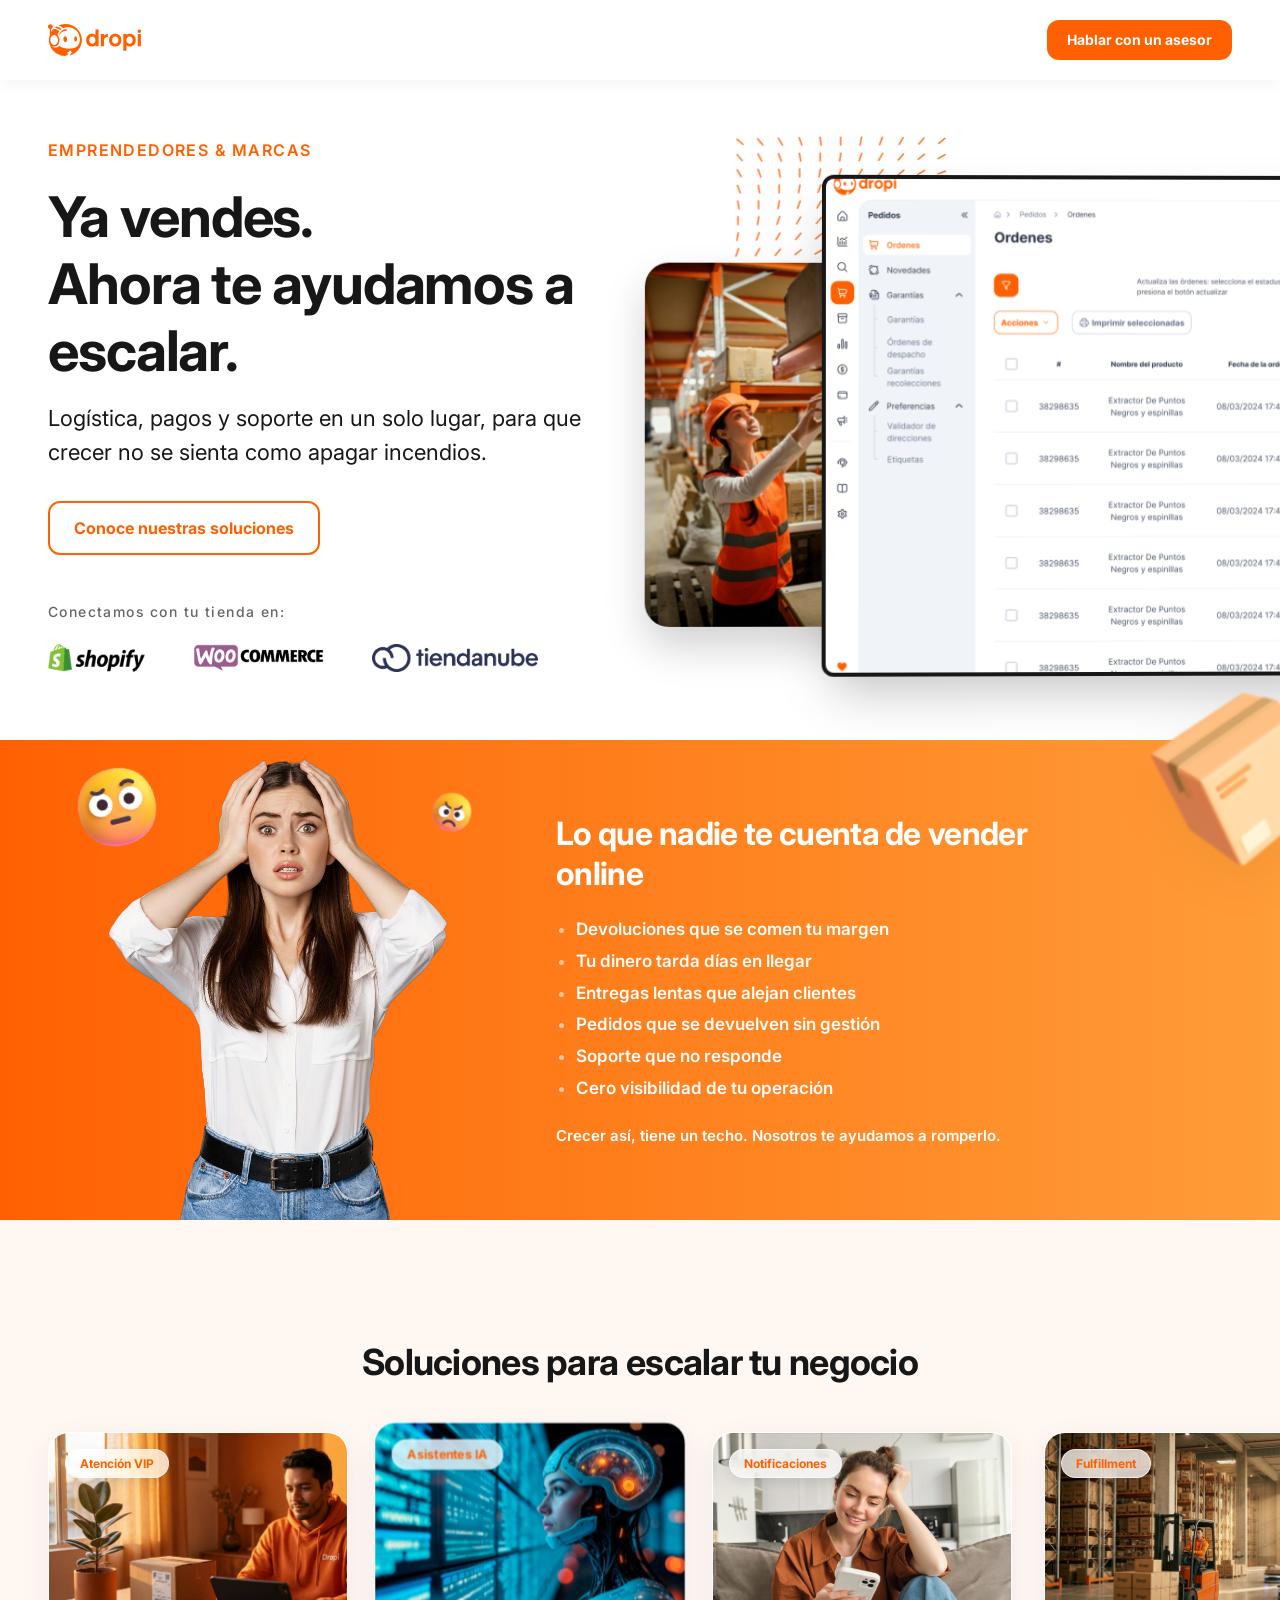
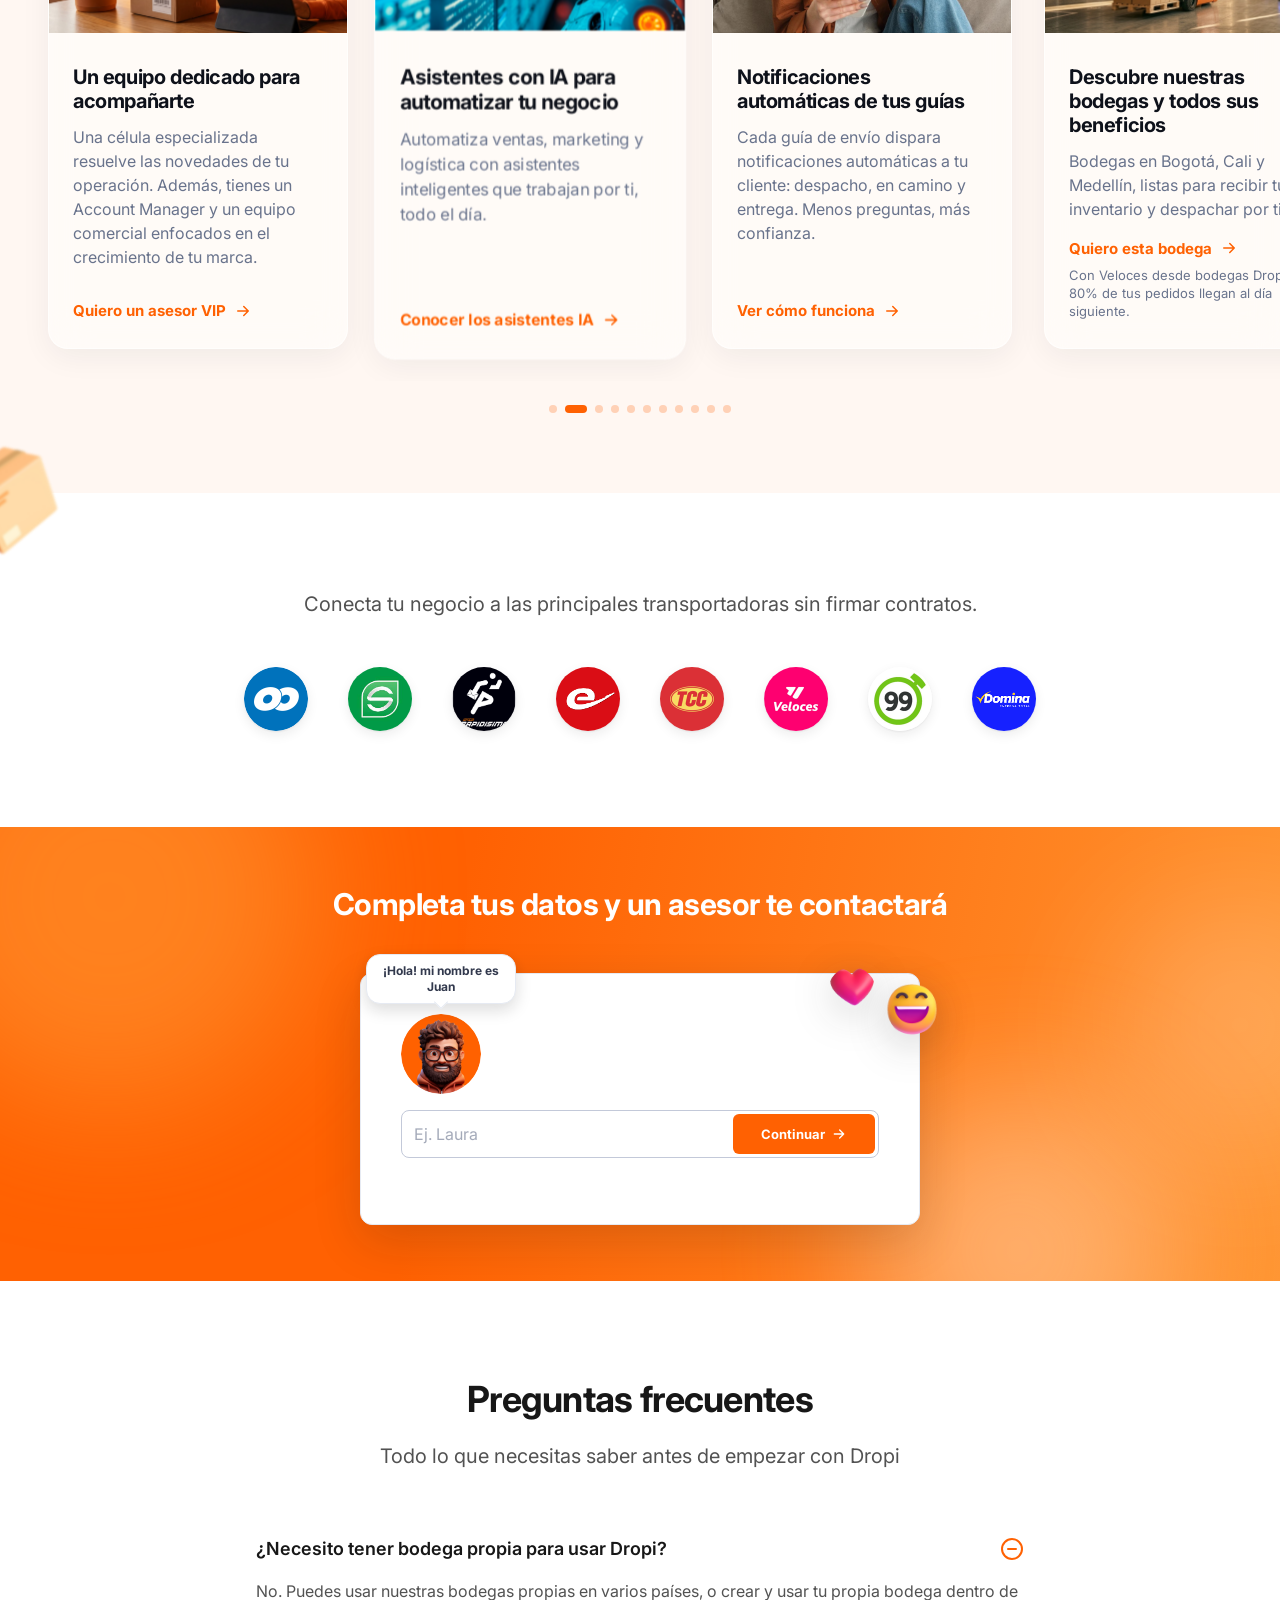
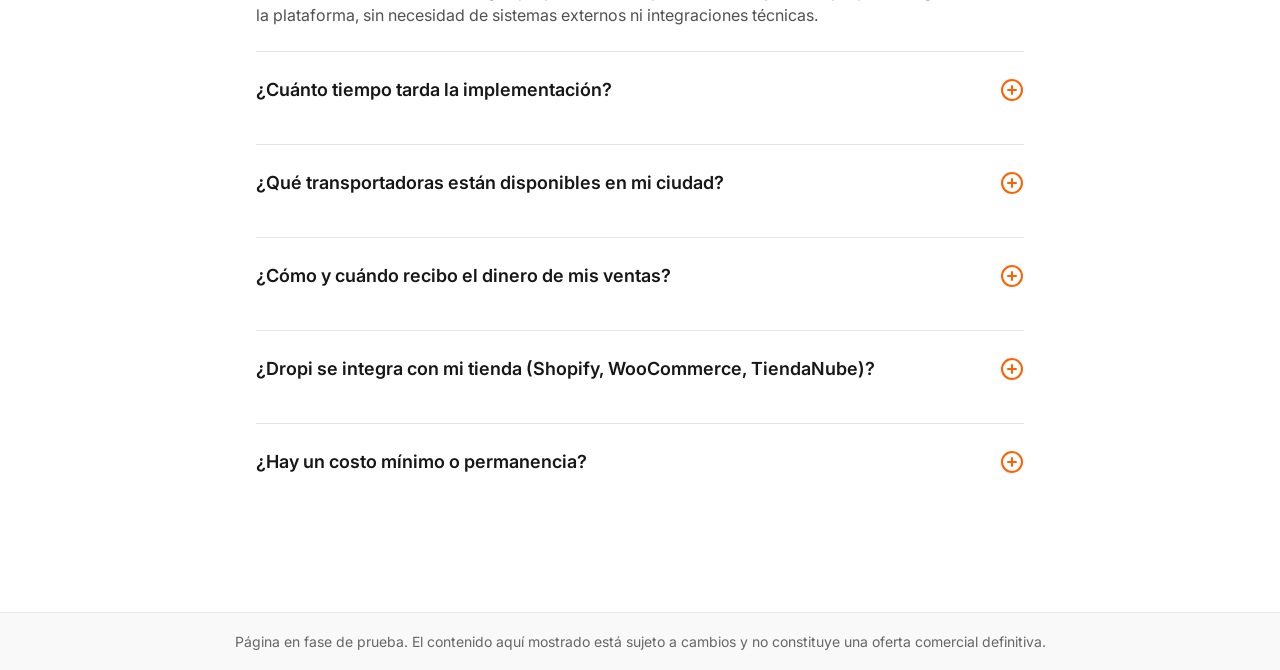
==== commit 6f32a60c: "Update Microsoft Clarity project ID Co-Authored-By: Claude Sonnet 5 <noreply@anthropic.com>" ====
--- a/index.html
+++ b/index.html
@@ -15,7 +15,7 @@
         c[a]=c[a]||function(){(c[a].q=c[a].q||[]).push(arguments)};
         t=l.createElement(r);t.async=1;t.src="https://www.clarity.ms/tag/"+i;
         y=l.getElementsByTagName(r)[0];y.parentNode.insertBefore(t,y);
-    })(window, document, "clarity", "script", "yjed0dvhw6");
+    })(window, document, "clarity", "script", "ylx4fr9h5b");
 </script>
 </head>
 <body>
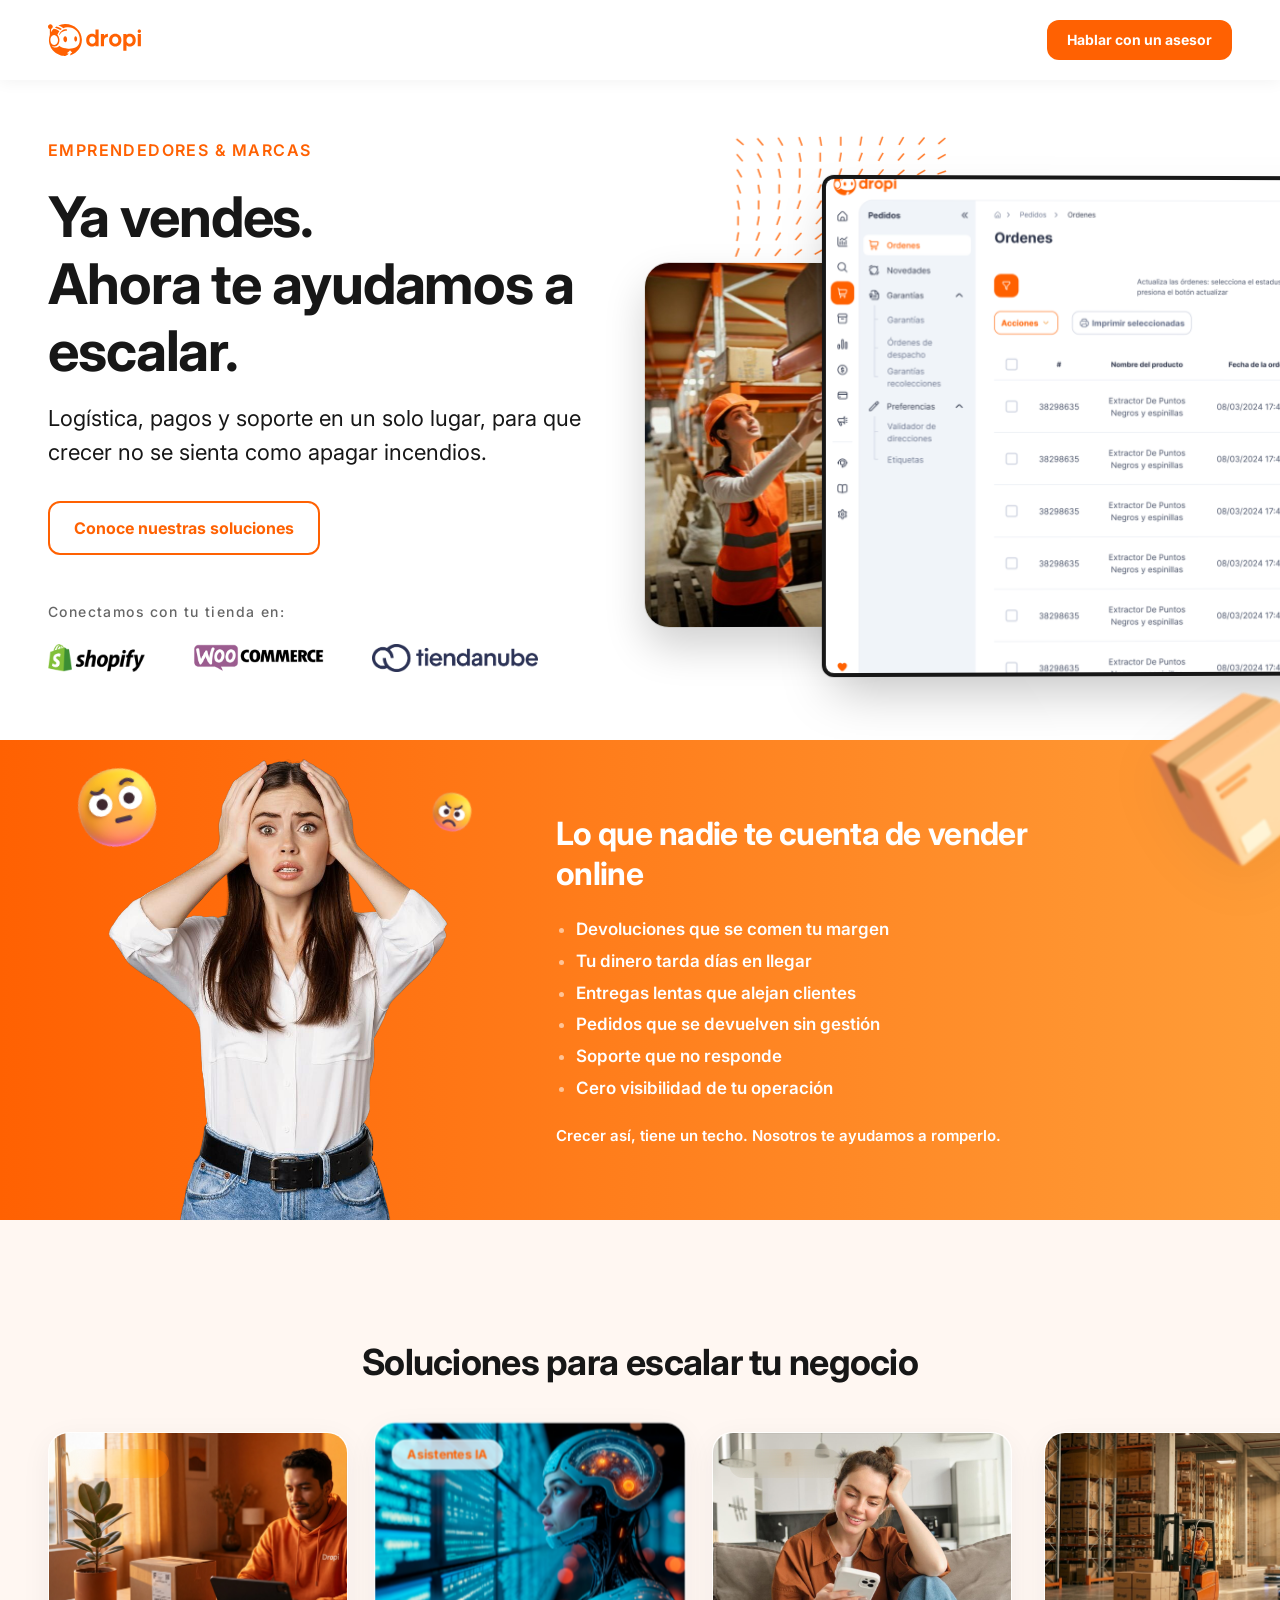
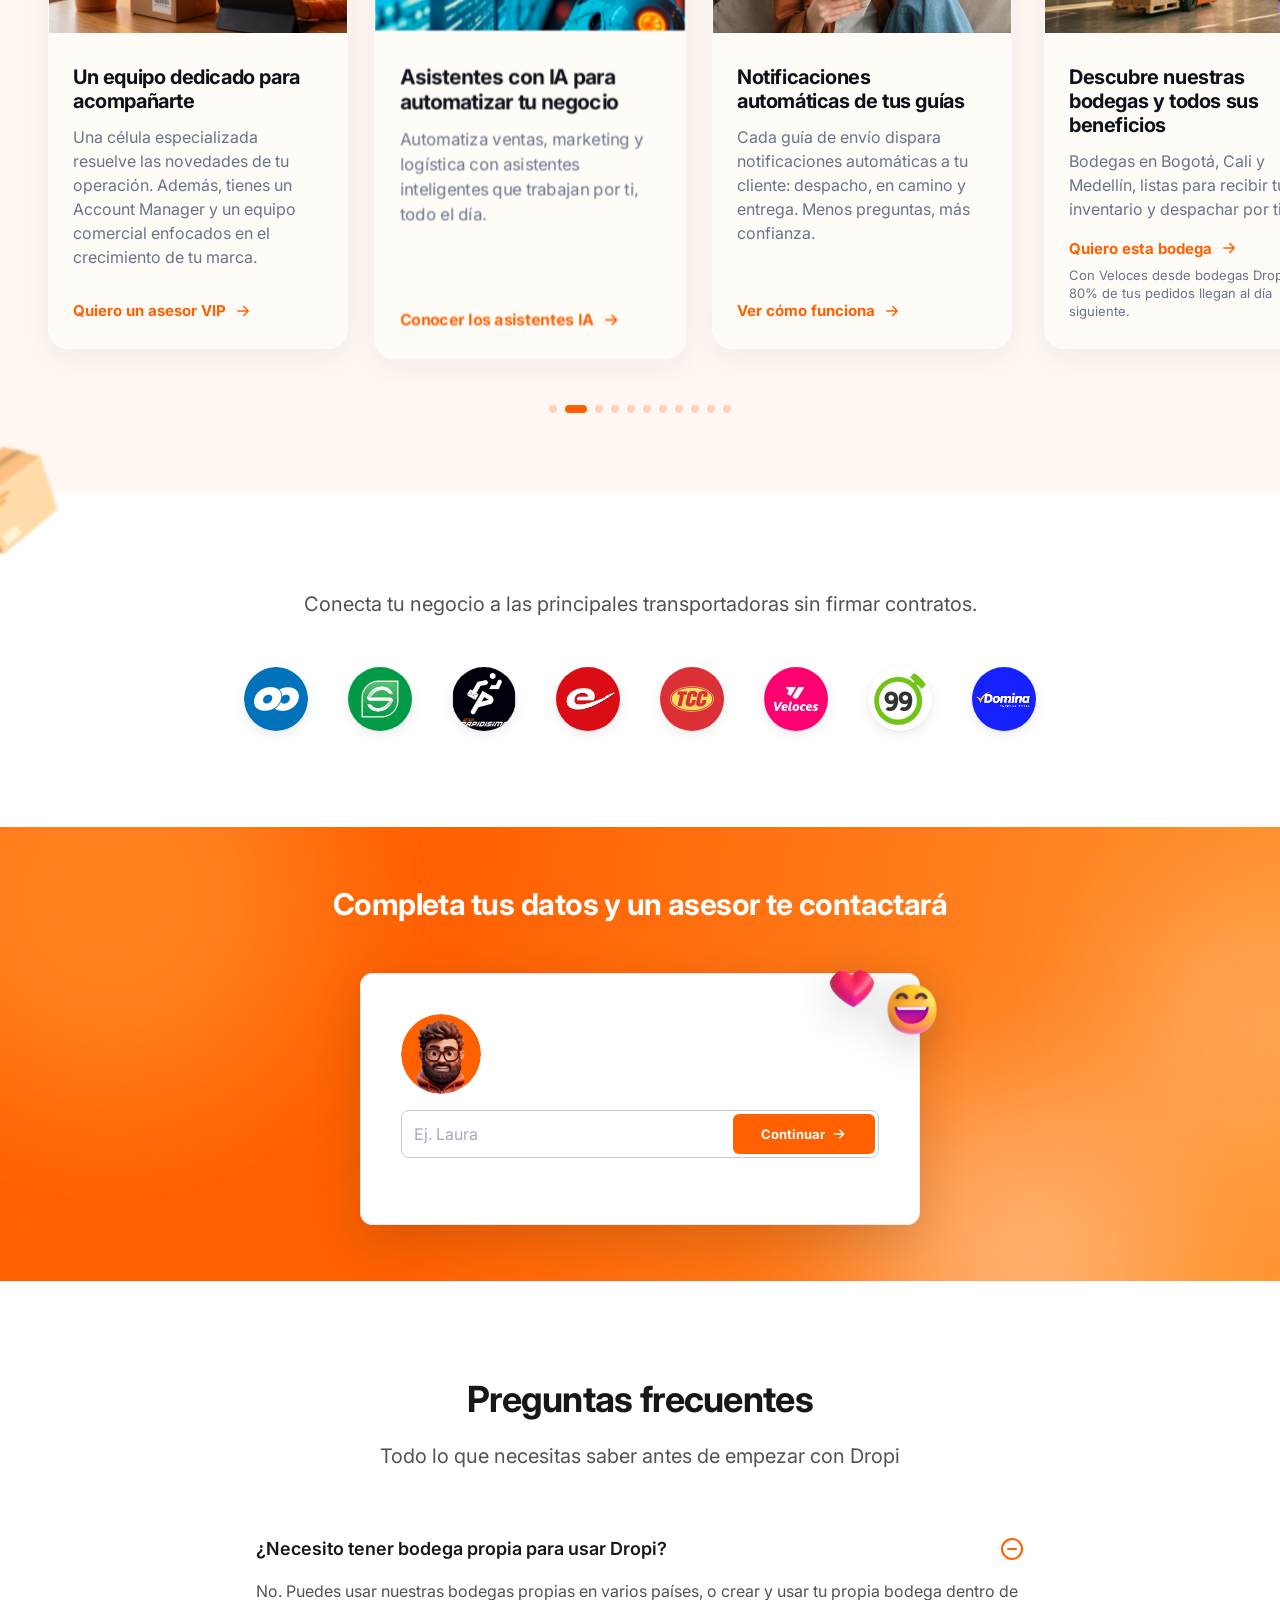
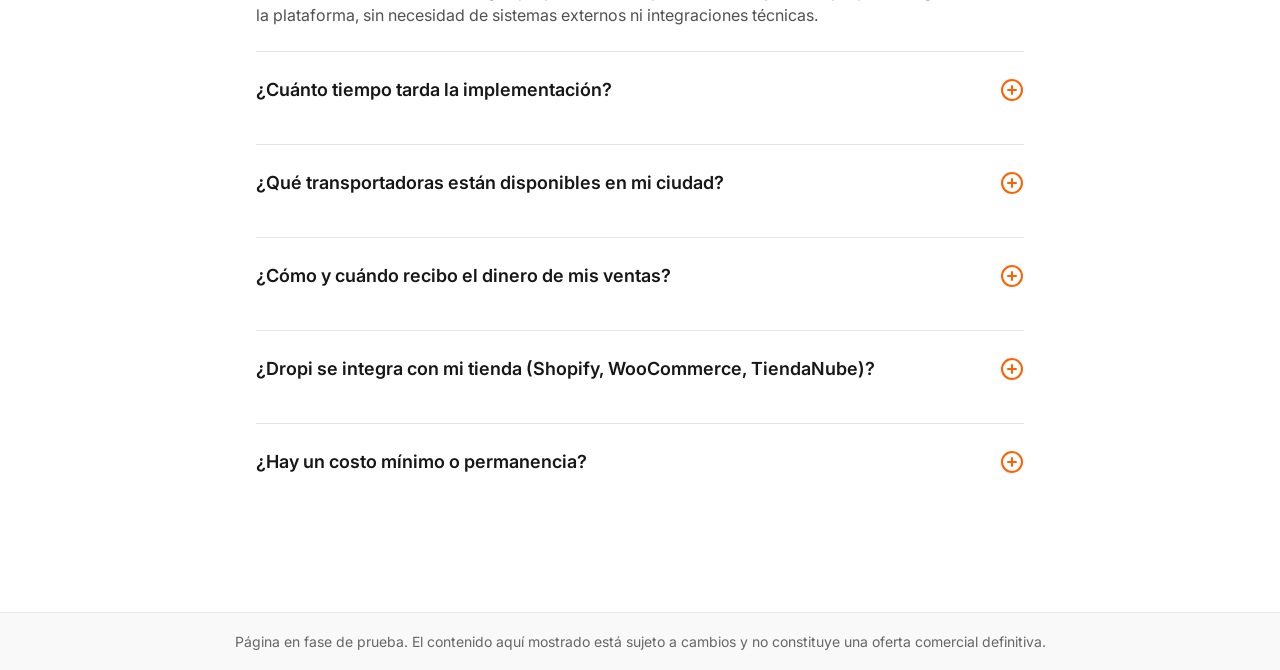
==== commit 0bfbc673: "Add Meta Pixel tracking and registration Lead event Co-Authored-By: Claude Sonnet 5 <noreply@anthrop" ====
--- a/index.html
+++ b/index.html
@@ -17,6 +17,23 @@
         y=l.getElementsByTagName(r)[0];y.parentNode.insertBefore(t,y);
     })(window, document, "clarity", "script", "ylx4fr9h5b");
 </script>
+<!-- Meta Pixel Code -->
+<script>
+!function(f,b,e,v,n,t,s)
+{if(f.fbq)return;n=f.fbq=function(){n.callMethod?
+n.callMethod.apply(n,arguments):n.queue.push(arguments)};
+if(!f._fbq)f._fbq=n;n.push=n;n.loaded=!0;n.version='2.0';
+n.queue=[];t=b.createElement(e);t.async=!0;
+t.src=v;s=b.getElementsByTagName(e)[0];
+s.parentNode.insertBefore(t,s)}(window, document,'script',
+'https://connect.facebook.net/en_US/fbevents.js');
+fbq('init', '1993505871363238');
+fbq('track', 'PageView');
+</script>
+<noscript><img height="1" width="1" style="display:none"
+src="https://www.facebook.com/tr?id=1993505871363238&ev=PageView&noscript=1"
+/></noscript>
+<!-- End Meta Pixel Code -->
 </head>
 <body>
 
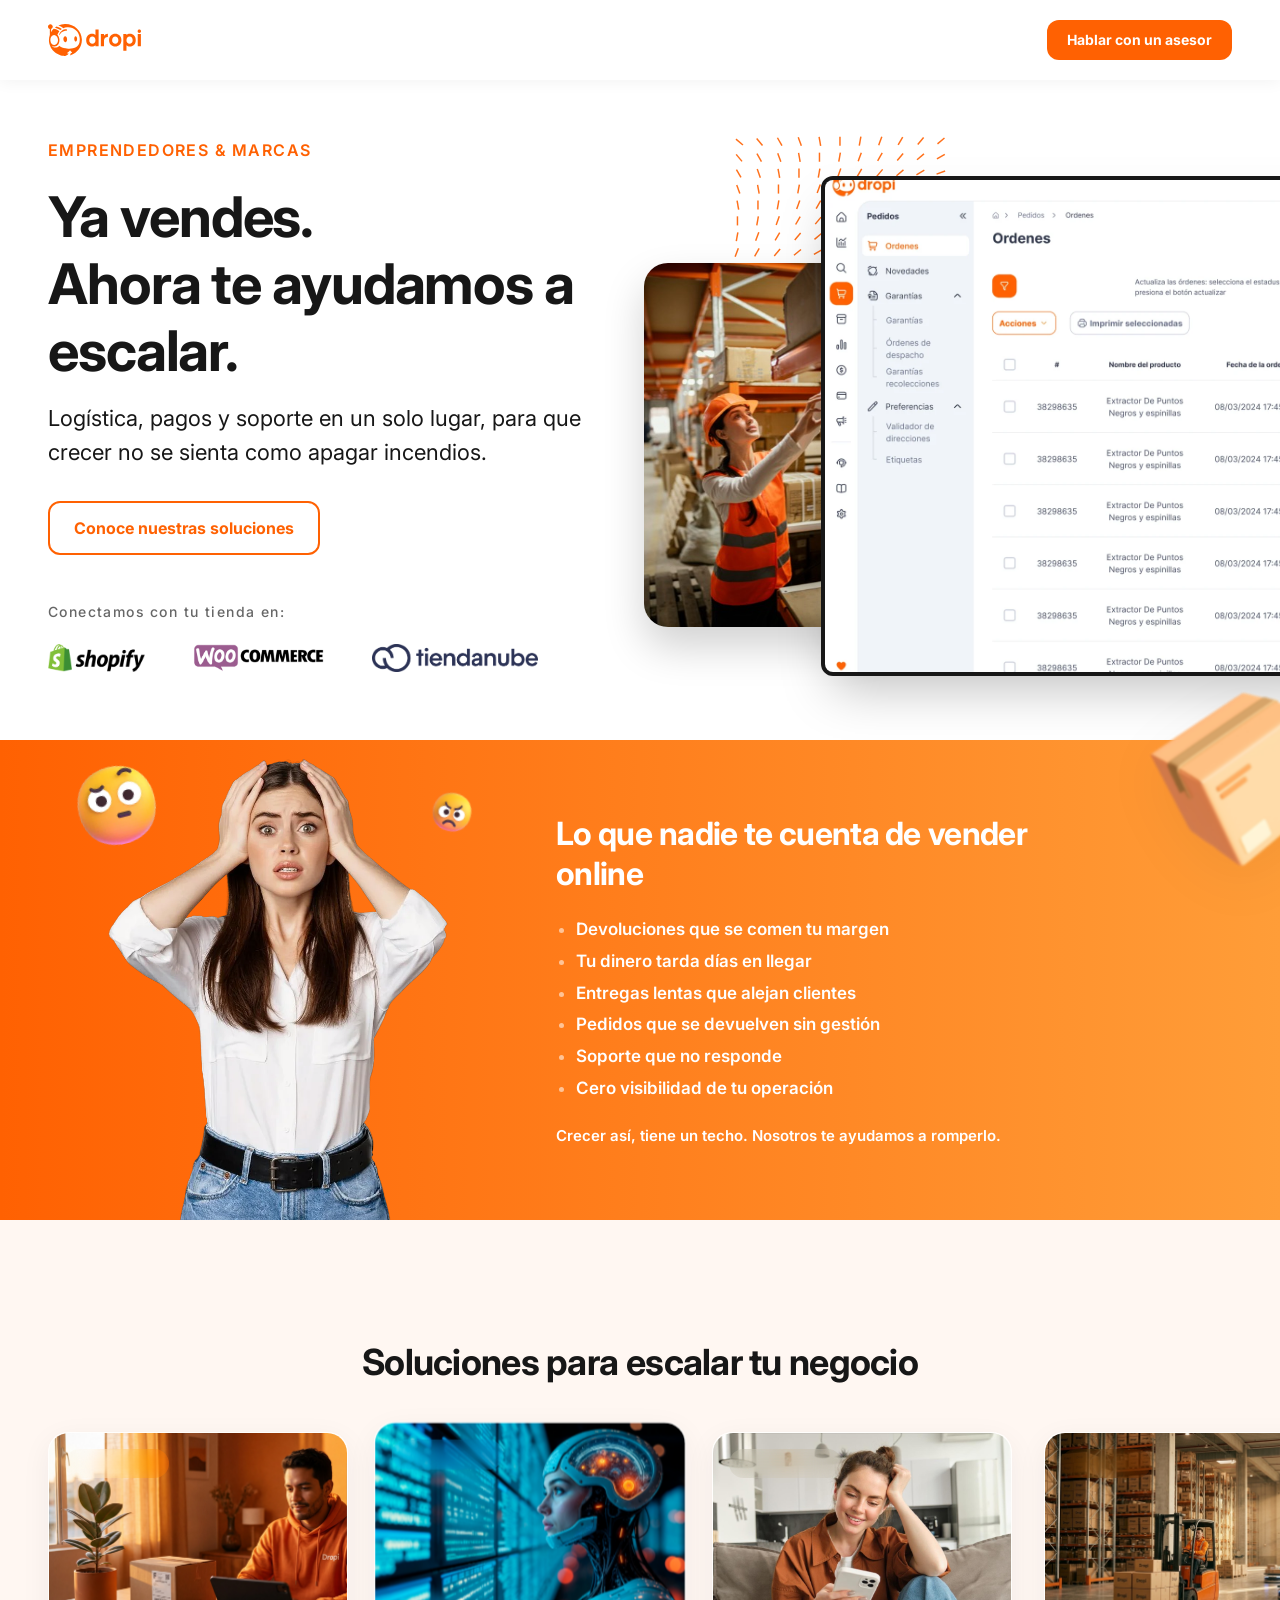
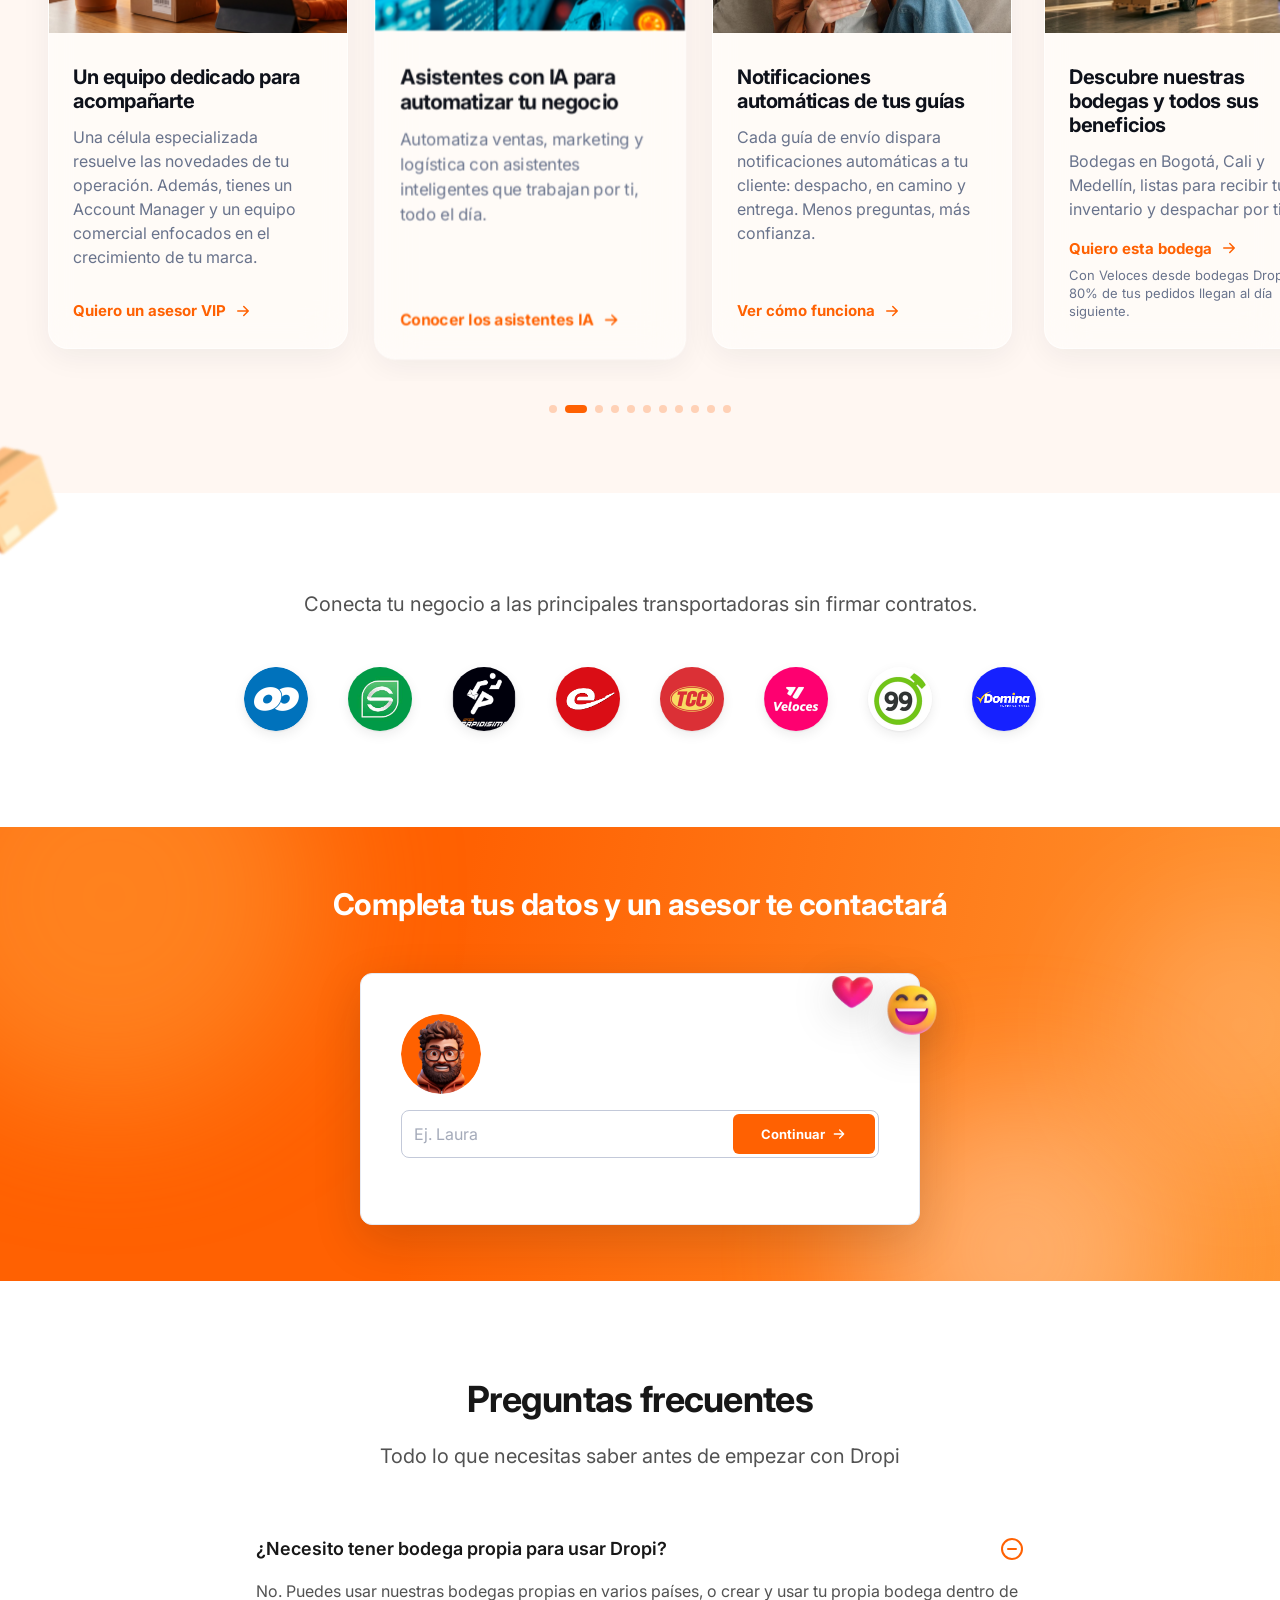
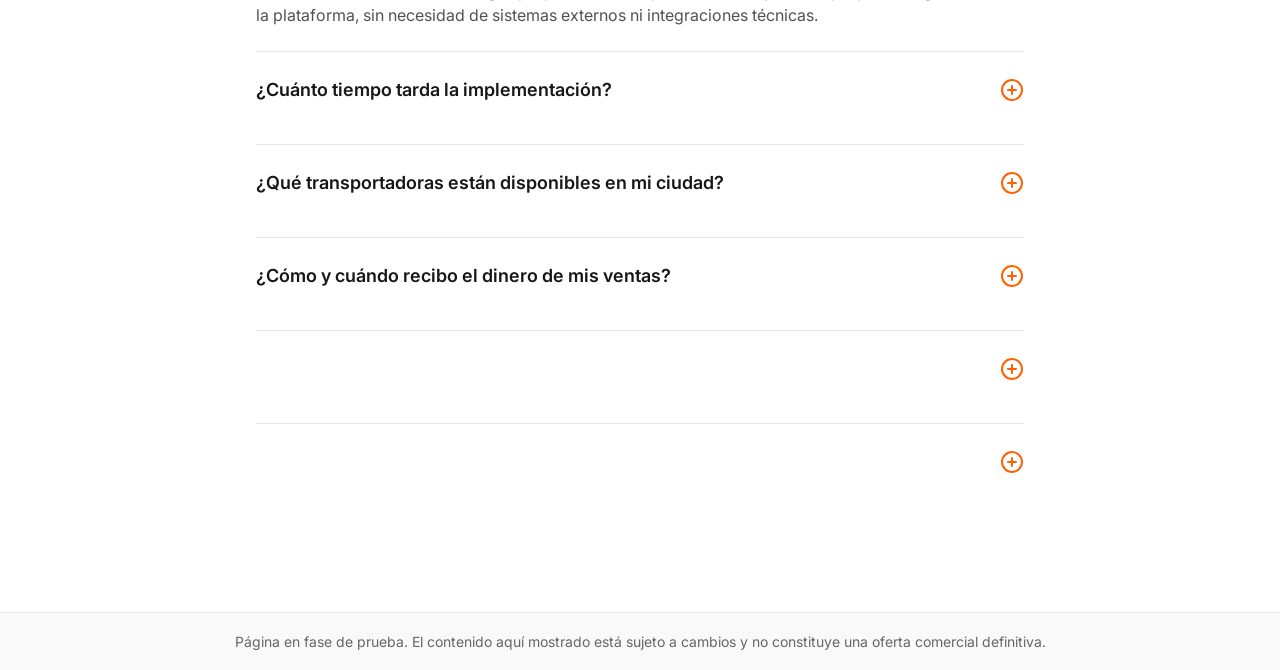
==== commit 06b3cc17: "Finalize legal copy, split consent checkboxes, add lead compliance metadata Replaces placeholder ter" ====
--- a/index.html
+++ b/index.html
@@ -82,7 +82,10 @@
         <div class="hero-visual-pattern" aria-hidden="true"></div>
         <img class="hero-photo" src="assets/images/hero-woman.png" alt="Trabajadora en bodega logística" />
         <div class="hero-mockup">
-          <img src="assets/images/hero-screen-mockup.png" alt="Panel de control de Dropi mostrando la gestión de órdenes" />
+          <picture>
+            <source srcset="assets/images/hero-screen-mockup.webp" type="image/webp" />
+            <img src="assets/images/hero-screen-mockup.png" alt="Panel de control de Dropi mostrando la gestión de órdenes" />
+          </picture>
         </div>
       </div>
     </div>
@@ -93,9 +96,15 @@
     <div class="brand-section-clip">
       <div class="container brand-grid">
         <div class="brand-image">
-          <img src="assets/images/brand-section-image.png" alt="Mujer preocupada sosteniéndose la cabeza" />
-          <img class="brand-emoji brand-emoji--a" src="assets/images/emoji-worried.gif" alt="" aria-hidden="true" width="56" height="56" loading="lazy" />
-          <img class="brand-emoji brand-emoji--b" src="assets/images/emoji-angry.gif" alt="" aria-hidden="true" width="56" height="56" loading="lazy" />
+          <picture>
+            <source srcset="assets/images/brand-section-image.webp" type="image/webp" />
+            <img src="assets/images/brand-section-image.png" alt="Mujer preocupada sosteniéndose la cabeza" />
+          </picture>
+          <picture>
+            <source srcset="assets/images/emoji-worried.webp" type="image/webp" />
+            <img class="brand-emoji brand-emoji--a" src="assets/images/emoji-worried.gif" alt="" aria-hidden="true" width="56" height="56" loading="lazy" />
+          </picture>
+          <img class="brand-emoji brand-emoji--b" src="assets/images/emoji-angry.png" alt="" aria-hidden="true" width="56" height="56" loading="lazy" />
         </div>
         <div class="brand-content">
           <h2>Lo que nadie te cuenta de vender online</h2>
@@ -403,8 +412,14 @@
       <h2>Completa tus datos y un asesor te contactará</h2>
 
       <form class="plan-finder" id="email-form" novalidate>
-        <img class="cta-emoji cta-emoji--a" src="assets/images/grinning-face.gif" alt="" aria-hidden="true" width="56" height="56" loading="lazy" />
-        <img class="cta-emoji cta-emoji--e" src="assets/images/heart.gif" alt="" aria-hidden="true" width="48" height="48" loading="lazy" />
+        <picture>
+          <source srcset="assets/images/grinning-face.webp" type="image/webp" />
+          <img class="cta-emoji cta-emoji--a" src="assets/images/grinning-face.gif" alt="" aria-hidden="true" width="56" height="56" loading="lazy" />
+        </picture>
+        <picture>
+          <source srcset="assets/images/heart.webp" type="image/webp" />
+          <img class="cta-emoji cta-emoji--e" src="assets/images/heart.gif" alt="" aria-hidden="true" width="48" height="48" loading="lazy" />
+        </picture>
         <div class="plan-finder-grid">
           <div class="pf-steps">
             <div class="pf-step" data-step="0">
@@ -479,13 +494,24 @@
                   </label>
                 </div>
                 <label class="register-checkbox">
-                  <input type="checkbox" name="terms" class="register-checkbox-input" required />
+                  <input type="checkbox" name="terms_tc" id="terms-tc-input" class="register-checkbox-input" required />
                   <span class="register-checkbox-box" aria-hidden="true">
                     <img src="assets/icons/icon-check-white.svg" alt="" width="12" height="12" />
                   </span>
-                  <span class="register-checkbox-label">Acepto los <a href="terminos-y-condiciones.html" target="_blank" rel="noopener" class="register-checkbox-link">términos y condiciones</a> y <a href="politicas-de-privacidad.html" target="_blank" rel="noopener" class="register-checkbox-link">políticas de privacidad</a> de Dropi.</span>
+                  <span class="register-checkbox-label">He leído y acepto los <a href="terminos-y-condiciones.html" target="_blank" rel="noopener" class="register-checkbox-link">Términos y Condiciones</a> de esta landing.</span>
                 </label>
-                <button type="submit" class="btn register-submit">Enviar</button>
+                <label class="register-checkbox">
+                  <input type="checkbox" name="terms_privacy" id="terms-privacy-input" class="register-checkbox-input" required />
+                  <span class="register-checkbox-box" aria-hidden="true">
+                    <img src="assets/icons/icon-check-white.svg" alt="" width="12" height="12" />
+                  </span>
+                  <span class="register-checkbox-label">Autorizo a DROPI S.A.S. a tratar mis datos personales conforme a la <a href="politicas-de-privacidad.html" target="_blank" rel="noopener" class="register-checkbox-link">Política de Tratamiento de Datos Personales</a> de esta landing.</span>
+                </label>
+                <div class="register-submit-wrap" id="register-submit-wrap">
+                  <button type="submit" class="btn register-submit" id="register-submit-btn" disabled>Enviar datos al asesor</button>
+                  <button type="button" class="register-submit-hit" id="register-submit-hit" tabindex="-1" aria-hidden="true"></button>
+                  <span class="register-submit-tooltip" id="register-submit-tooltip" role="tooltip"></span>
+                </div>
                 <p class="pf-summary-note">Un asesor comercial te contacta sin compromiso.</p>
               </div>
             </div>
--- a/css/styles.css
+++ b/css/styles.css
@@ -443,7 +443,6 @@
   max-width: 480px;
   aspect-ratio: 927.9 / 540.1;
   margin: 0 auto;
-  perspective: 1400px;
 }
 @media (min-width: 1024px) {
   .hero-visual { flex: 0 0 75.3%; max-width: 928px; margin: 0; }
@@ -459,8 +458,6 @@
   background-size: contain;
   opacity: 0.9;
   z-index: 0;
-  will-change: transform;
-  transform-style: preserve-3d;
 }
 .hero-photo {
   position: absolute;
@@ -473,8 +470,6 @@
   border-radius: var(--radius-lg);
   box-shadow: 0 20px 40px rgba(0, 0, 0, 0.18);
   transform: scaleX(-1);
-  will-change: transform;
-  transform-style: preserve-3d;
 }
 .hero-mockup {
   position: absolute;
@@ -488,8 +483,6 @@
   overflow: hidden;
   box-shadow: 0 24px 48px -12px rgba(0, 0, 0, 0.25);
   background: var(--neutral-900);
-  will-change: transform;
-  transform-style: preserve-3d;
 }
 .hero-mockup img { width: 100%; height: 100%; object-fit: cover; display: block; }
 
@@ -1519,6 +1512,12 @@
 }
 .register-field-label { font-size: 14px; color: var(--gray-600); }
 .register-field.has-error input { border-color: var(--danger-500); box-shadow: 0 0 0 3px rgba(220, 38, 38, 0.12); }
+/* Called out by the submit tooltip while it names this field as missing —
+   distinct from .has-error (a real validation failure): this just points. */
+.register-field.is-tooltip-target input {
+  border-color: var(--primary-500);
+  animation: registerFieldGlow 1.4s ease-in-out infinite;
+}
 /* Success state: a filled-in, valid field gets a firmer weight and a
    checkmark instead of staying visually identical to an empty one —
    confirms the input was understood without waiting for form submission. */
@@ -1682,16 +1681,130 @@
 .register-checkbox-input:focus-visible ~ .register-checkbox-box { outline: 2px solid var(--primary-500); outline-offset: 2px; }
 .register-checkbox-label { font-size: 14px; line-height: 1.5; color: var(--gray-700); }
 .register-checkbox-link { color: var(--primary-500); text-decoration: underline; }
+.register-checkbox.is-tooltip-target .register-checkbox-box {
+  border-color: var(--primary-500);
+  animation: registerFieldGlow 1.4s ease-in-out infinite;
+}
+@keyframes registerFieldGlow {
+  0%, 100% { box-shadow: 0 0 0 3px rgba(255, 97, 2, 0.16); }
+  50% { box-shadow: 0 0 0 6px rgba(255, 97, 2, 0.28); }
+}
+@media (prefers-reduced-motion: reduce) {
+  .register-field.is-tooltip-target input,
+  .register-checkbox.is-tooltip-target .register-checkbox-box { animation: none; box-shadow: 0 0 0 3px rgba(255, 97, 2, 0.2); }
+}
 
 .register-submit {
   width: 100%;
   background: var(--primary-500);
+  border: 2px solid transparent;
   color: var(--white);
   font-size: 16px;
   border-radius: 8px;
+  transition: background 0.15s ease, border-color 0.15s ease, color 0.15s ease, box-shadow 0.15s ease;
 }
 @media (hover: hover) and (pointer: fine) {
-  .register-submit:hover { box-shadow: 0 8px 20px rgba(255, 97, 2, 0.35); }
+  .register-submit:not(:disabled):hover { box-shadow: 0 8px 20px rgba(255, 97, 2, 0.35); }
+}
+/* Disabled reads as the secondary/outline button instead of a flat
+   "grayed out" state — still branded, signals "not yet, but almost"
+   rather than "unavailable". Becomes the filled primary button the
+   moment both checkboxes are checked. */
+.register-submit:disabled {
+  background: transparent;
+  border-color: var(--primary-500);
+  color: var(--primary-500);
+  cursor: not-allowed;
+  box-shadow: none;
+}
+
+.register-submit-wrap { position: relative; width: 100%; }
+/* Invisible hit target stacked over the real (disabled) submit button.
+   A native disabled <button> fires no click/touch events at all, so it
+   never bubbles a tap up to the wrapper — this sibling stands in only
+   while disabled (see .is-disabled below) so mobile/tablet taps have
+   something to actually land on; pointer-events: none once enabled lets
+   clicks pass straight through to the real button. */
+.register-submit-hit {
+  position: absolute;
+  inset: 0;
+  border: none;
+  padding: 0;
+  margin: 0;
+  background: transparent;
+  cursor: not-allowed;
+  pointer-events: none;
+}
+.register-submit-wrap.is-disabled .register-submit-hit { pointer-events: auto; }
+.register-submit-tooltip {
+  position: absolute;
+  bottom: calc(100% + 10px);
+  left: 50%;
+  transform: translateX(-50%) translateY(4px) scale(0.96);
+  width: max-content;
+  max-width: 280px;
+  text-align: left;
+  line-height: 1.4;
+  background: rgba(255, 255, 255, 0.68);
+  backdrop-filter: blur(20px) saturate(180%);
+  -webkit-backdrop-filter: blur(20px) saturate(180%);
+  color: var(--neutral-900);
+  font-size: 13px;
+  font-weight: 500;
+  padding: 12px 14px;
+  border-radius: 14px;
+  border: 1px solid rgba(255, 255, 255, 0.7);
+  box-shadow:
+    0 12px 32px rgba(23, 23, 23, 0.16),
+    0 1px 1px rgba(255, 255, 255, 0.4) inset,
+    0 -1px 8px rgba(255, 255, 255, 0.3) inset;
+  opacity: 0;
+  pointer-events: none;
+  transition: opacity 0.15s ease, transform 0.15s ease;
+  z-index: 2;
+}
+.register-submit-tooltip::after {
+  content: '';
+  position: absolute;
+  top: 100%;
+  left: 50%;
+  width: 10px;
+  height: 10px;
+  margin-top: -6px;
+  background: rgba(255, 255, 255, 0.68);
+  backdrop-filter: blur(20px) saturate(180%);
+  -webkit-backdrop-filter: blur(20px) saturate(180%);
+  border-right: 1px solid rgba(255, 255, 255, 0.7);
+  border-bottom: 1px solid rgba(255, 255, 255, 0.7);
+  transform: translateX(-50%) rotate(45deg);
+}
+@supports not ((backdrop-filter: blur(1px)) or (-webkit-backdrop-filter: blur(1px))) {
+  .register-submit-tooltip,
+  .register-submit-tooltip::after { background: rgba(255, 255, 255, 0.96); }
+}
+.register-submit-tooltip-intro {
+  display: block;
+  font-weight: 700;
+  color: var(--neutral-900);
+}
+.register-submit-tooltip-list {
+  display: flex;
+  flex-direction: column;
+  gap: 4px;
+  margin: 6px 0 0;
+  padding-left: 16px;
+  font-weight: 400;
+  font-size: 12.5px;
+  color: var(--gray-600);
+}
+.register-submit-tooltip-list li { list-style: disc; }
+.register-submit-wrap.is-tooltip-visible .register-submit-tooltip {
+  opacity: 1;
+  transform: translateX(-50%) translateY(0) scale(1);
+}
+@media (max-width: 479px) {
+  .register-submit-tooltip { max-width: 240px; font-size: 12px; }
+  .register-submit-tooltip-list { font-size: 12px; }
 }
 
 /* ==========================================================================
@@ -2307,8 +2420,24 @@
 .service-copy { display: flex; flex-direction: column; gap: 24px; }
 .service-copy p { font-size: 19px; line-height: 1.8; color: var(--neutral-600); }
 .service-copy p strong { color: var(--neutral-900); font-weight: 700; }
+.service-copy ul,
+.service-copy ol {
+  display: flex;
+  flex-direction: column;
+  gap: 12px;
+  padding-left: 24px;
+  font-size: 19px;
+  line-height: 1.8;
+  color: var(--neutral-600);
+}
+.service-copy ul { list-style: disc; }
+.service-copy ol { list-style: decimal; }
+.service-copy li { padding-left: 4px; }
+.service-copy li strong { color: var(--neutral-900); font-weight: 700; }
 @media (max-width: 639px) {
   .service-copy p { font-size: 17px; line-height: 1.7; }
+  .service-copy ul,
+  .service-copy ol { font-size: 17px; line-height: 1.7; padding-left: 20px; }
 }
 .service-image-wrap { border-radius: 8px; overflow: hidden; height: 480px; }
 .service-image {
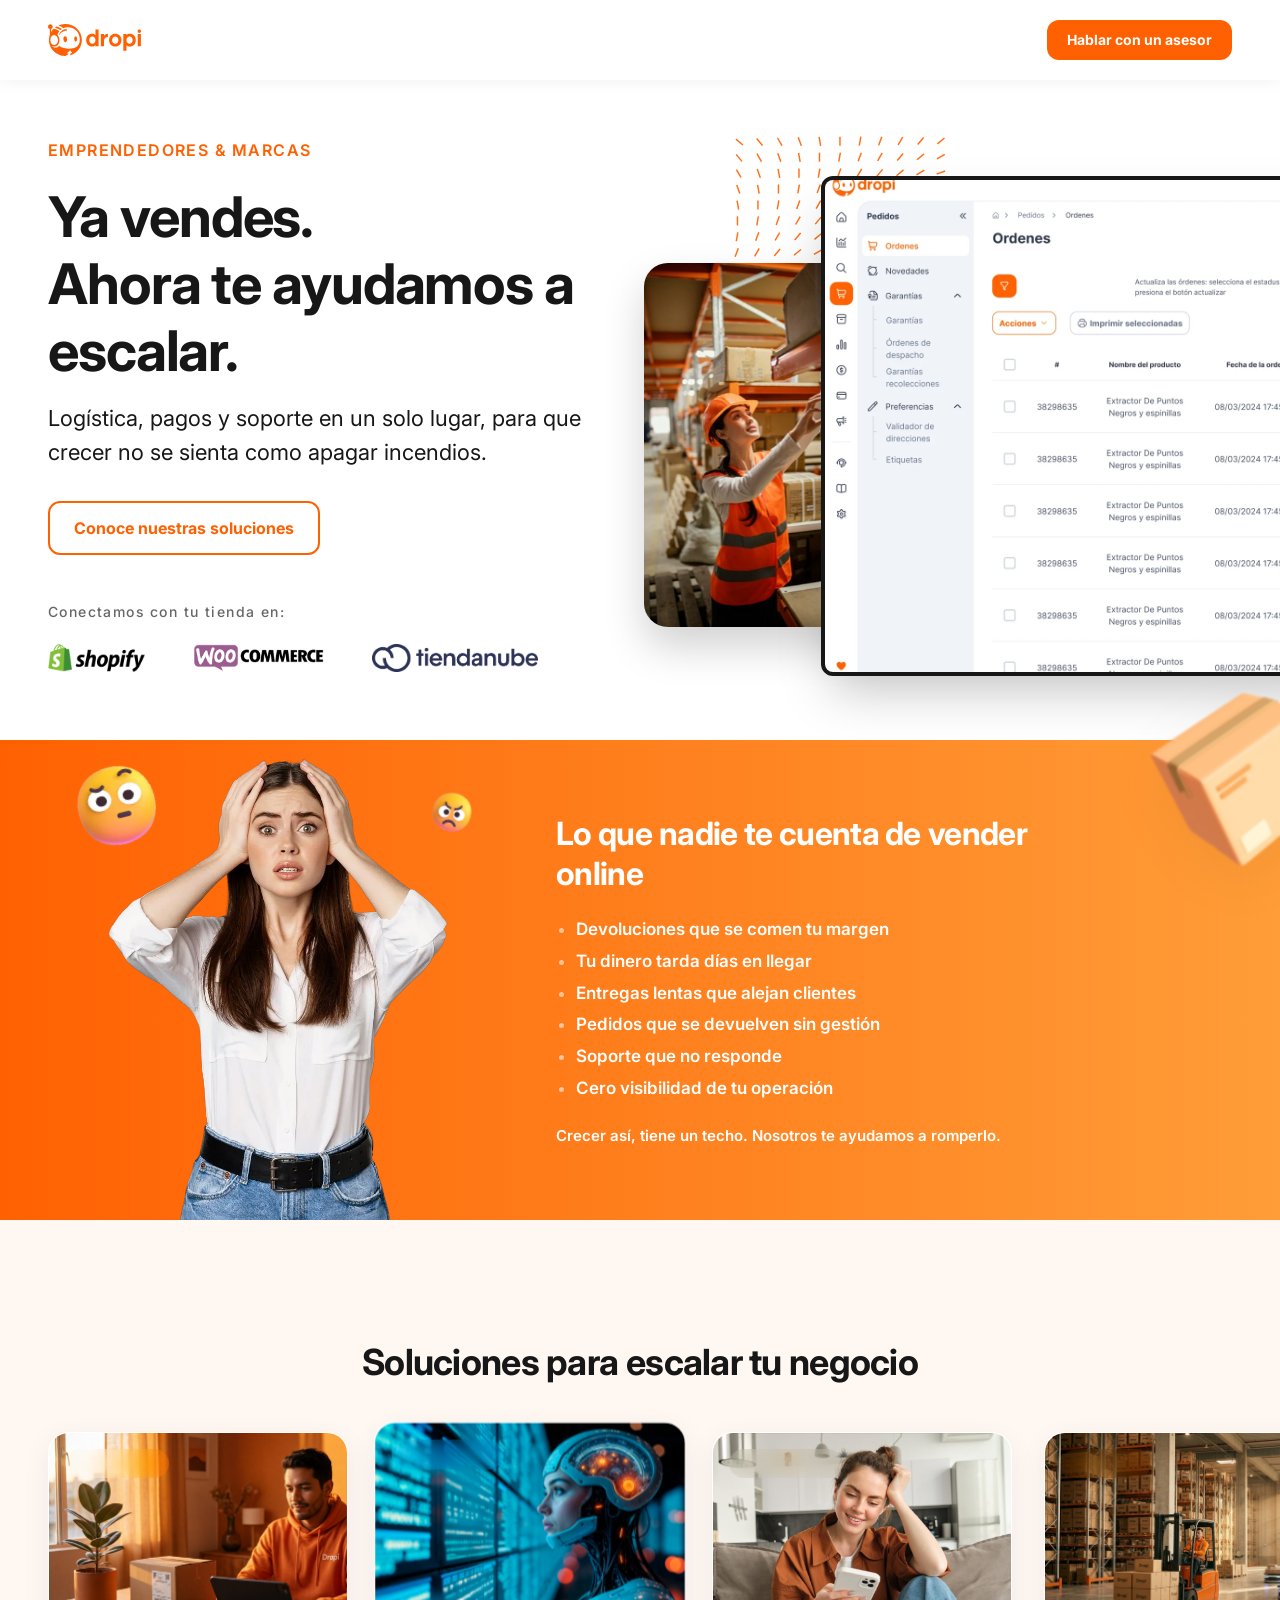
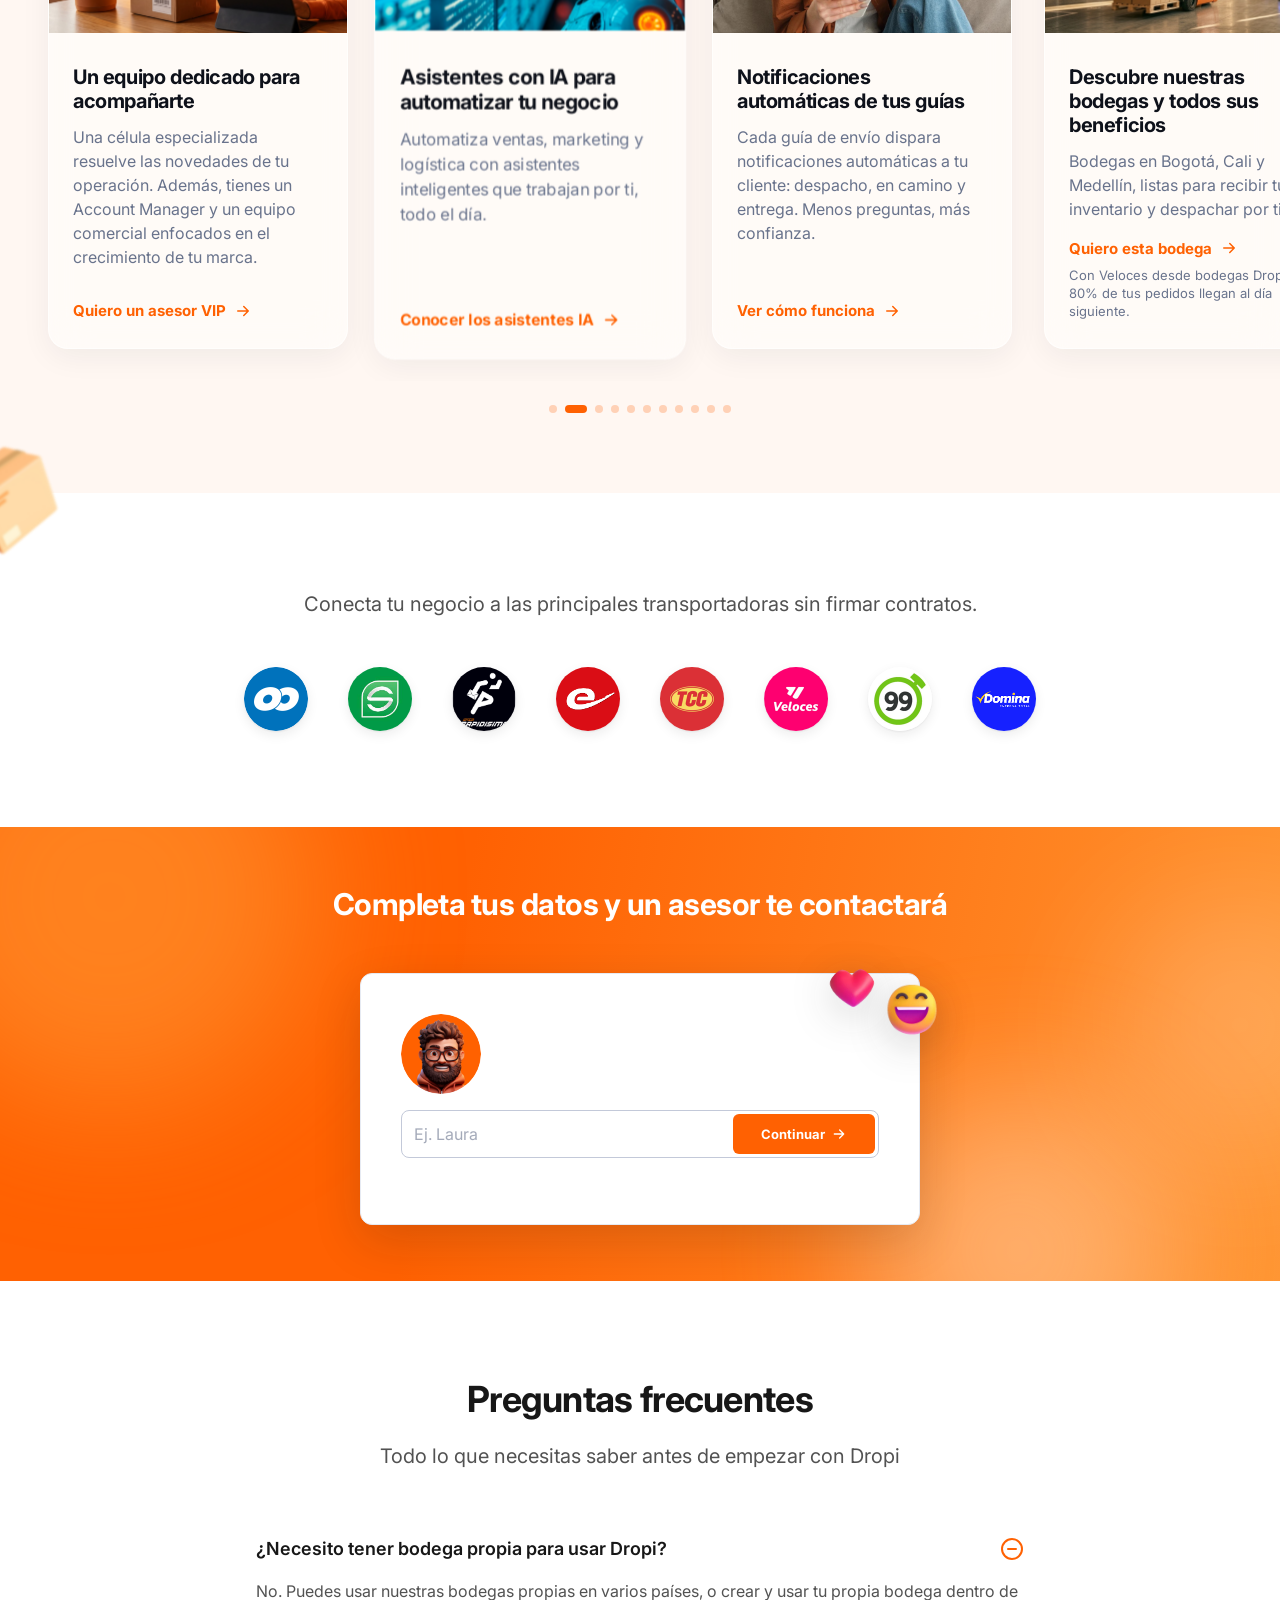
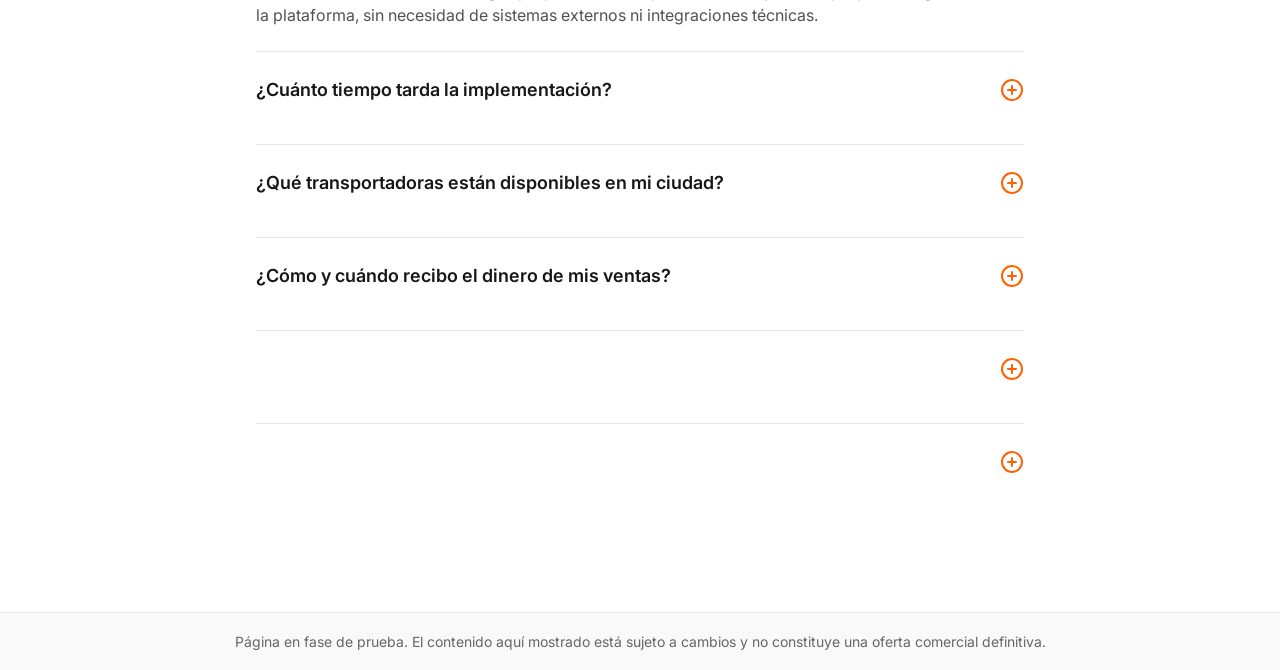
==== commit 8699ba13: "Add Maze feedback widget snippet Co-Authored-By: Claude Sonnet 5 <noreply@anthropic.com>" ====
--- a/index.html
+++ b/index.html
@@ -34,6 +34,33 @@
 src="https://www.facebook.com/tr?id=1993505871363238&ev=PageView&noscript=1"
 /></noscript>
 <!-- End Meta Pixel Code -->
+<script>
+(function (m, a, z, e) {
+  var s, t, u, v;
+  try {
+    t = m.sessionStorage.getItem('maze-us');
+  } catch (err) {}
+
+  if (!t) {
+    t = new Date().getTime();
+    try {
+      m.sessionStorage.setItem('maze-us', t);
+    } catch (err) {}
+  }
+u = document.currentScript || (function () {
+    var w = document.getElementsByTagName('script');
+    return w[w.length - 1];
+  })();
+  v = u && u.nonce;
+
+  s = a.createElement('script');
+  s.src = z + '?apiKey=' + e;
+  s.async = true;
+  if (v) s.setAttribute('nonce', v);
+  a.getElementsByTagName('head')[0].appendChild(s);
+  m.mazeUniversalSnippetApiKey = e;
+})(window, document, 'https://snippet.maze.co/maze-universal-loader.js', 'd0000a3-f0c7-4e09-a555-4a538dd6a88e');
+</script>
 </head>
 <body>
 
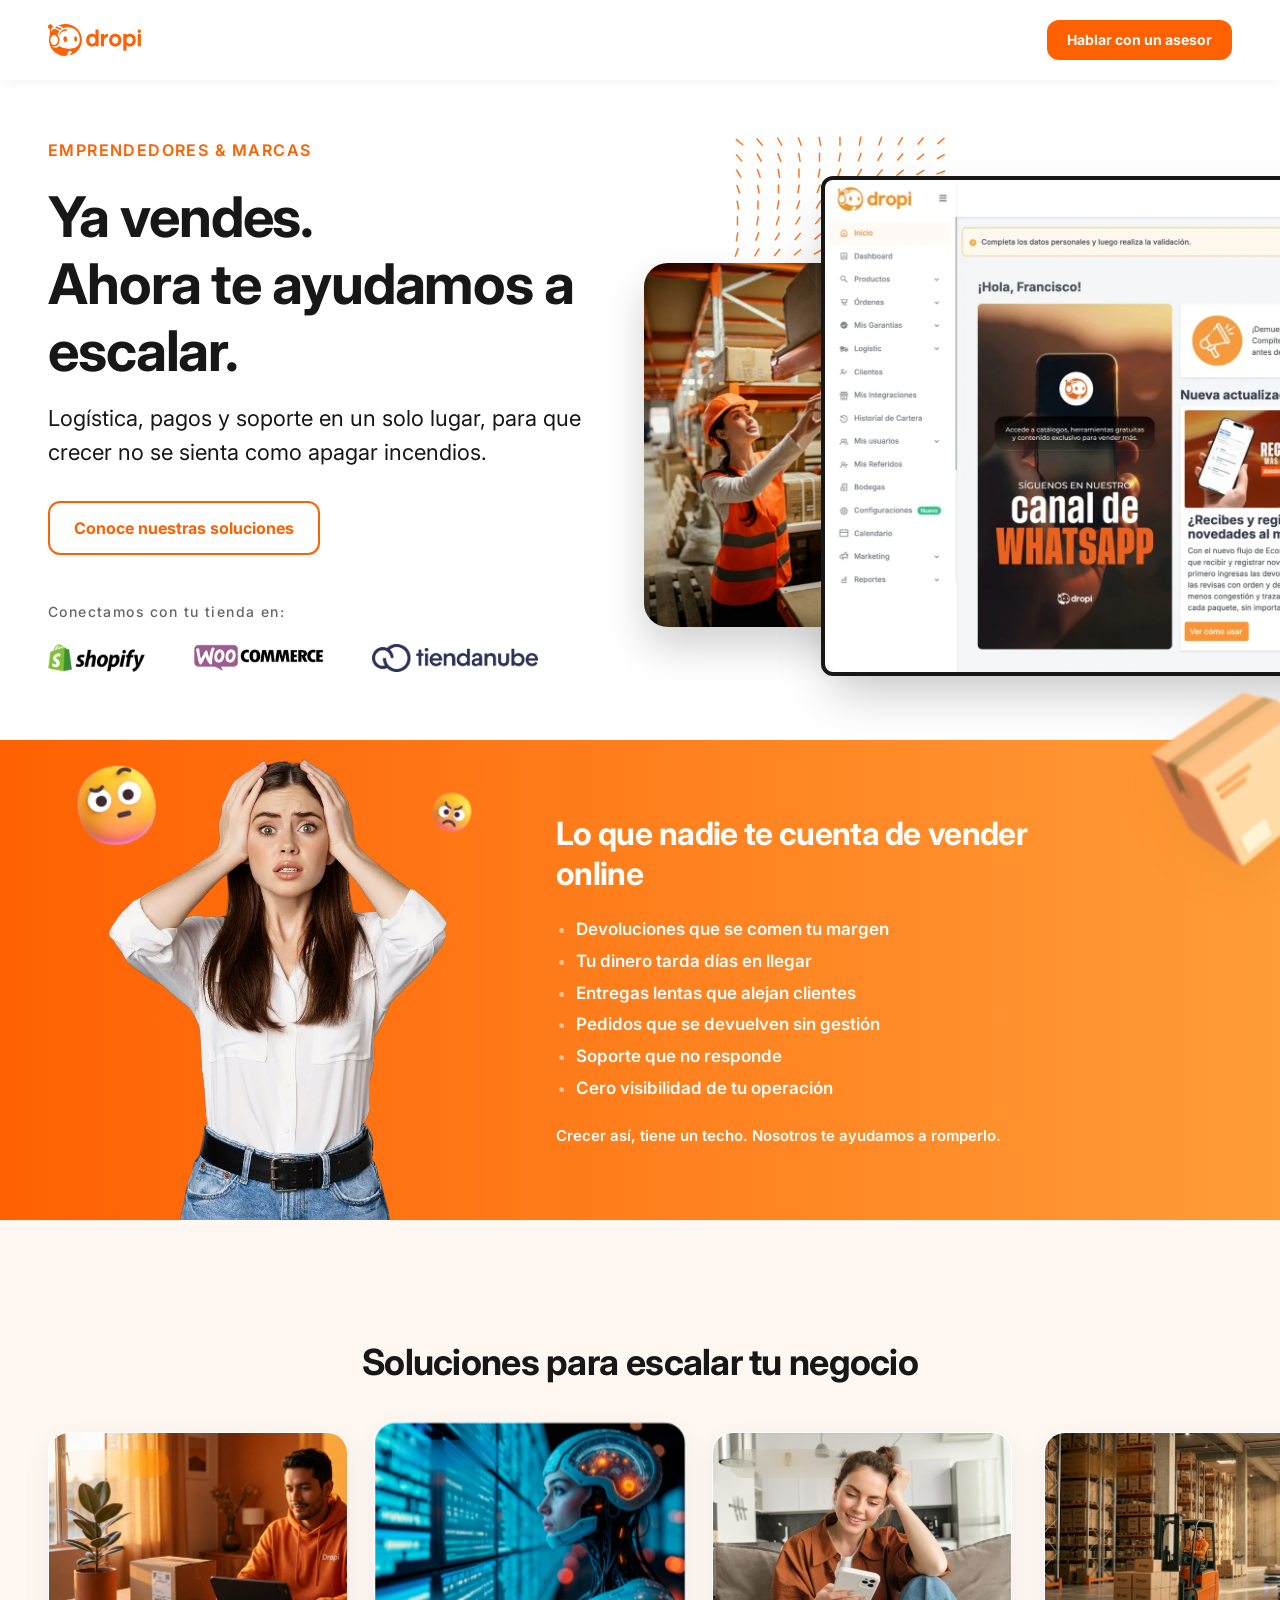
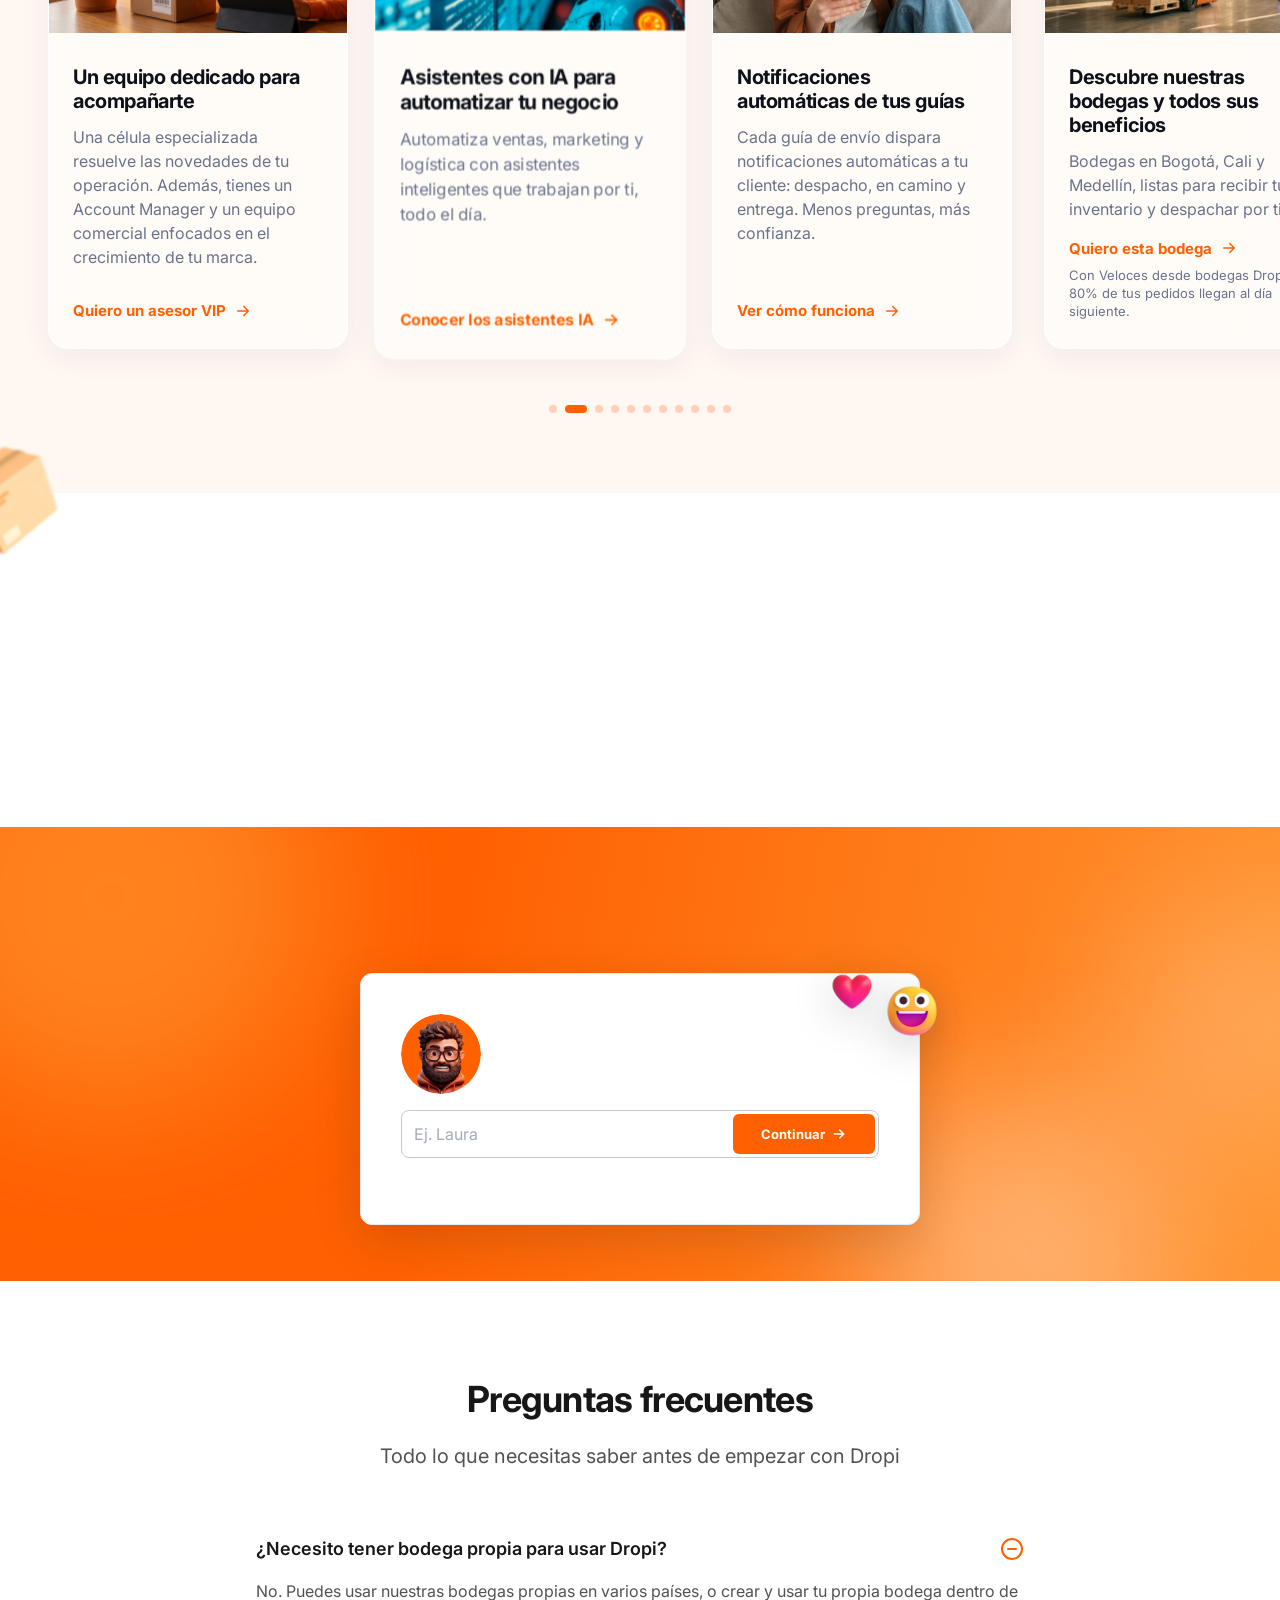
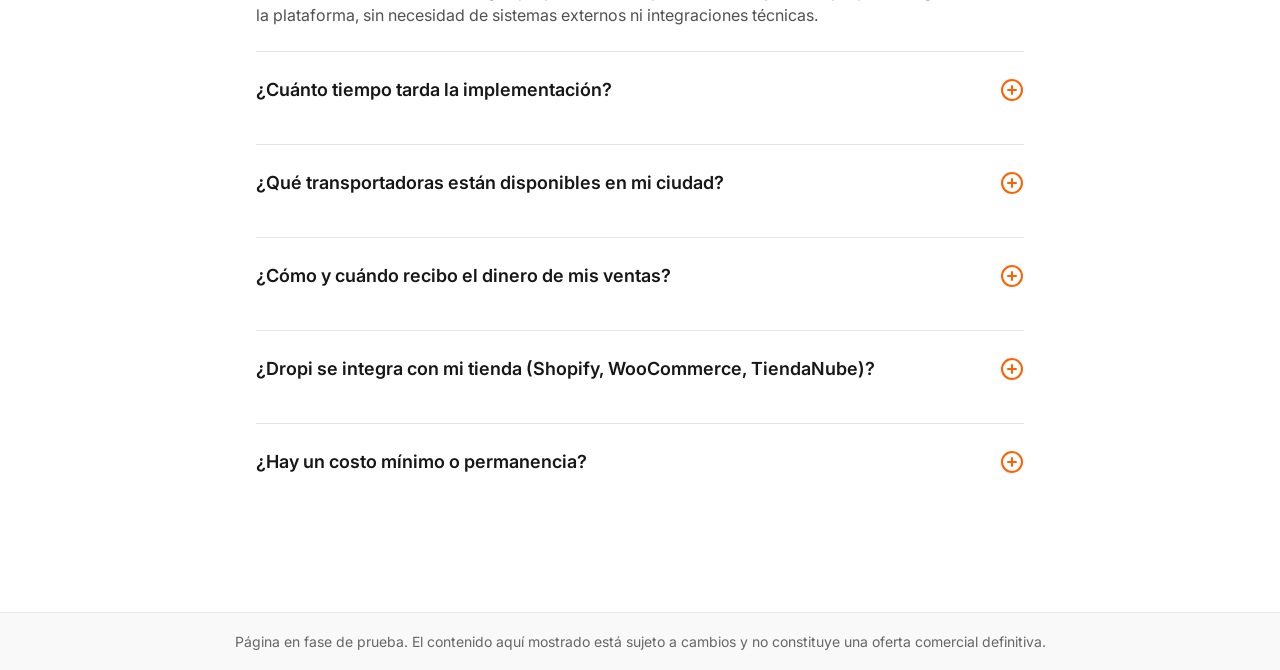
==== commit 59d20334: "Update hero mockup image and crop Co-Authored-By: Claude Sonnet 5 <noreply@anthropic.com>" ====
--- a/index.html
+++ b/index.html
@@ -111,7 +111,7 @@
         <div class="hero-mockup">
           <picture>
             <source srcset="assets/images/hero-screen-mockup.webp" type="image/webp" />
-            <img src="assets/images/hero-screen-mockup.png" alt="Panel de control de Dropi mostrando la gestión de órdenes" />
+            <img src="assets/images/hero-screen-mockup.jpg" alt="Panel de inicio de Dropi con accesos rápidos y capacitaciones" />
           </picture>
         </div>
       </div>
--- a/css/styles.css
+++ b/css/styles.css
@@ -484,7 +484,7 @@
   box-shadow: 0 24px 48px -12px rgba(0, 0, 0, 0.25);
   background: var(--neutral-900);
 }
-.hero-mockup img { width: 100%; height: 100%; object-fit: cover; display: block; }
+.hero-mockup img { width: 100%; height: 100%; object-fit: cover; object-position: left top; display: block; }
 
 .decor-box-float {
   position: absolute;
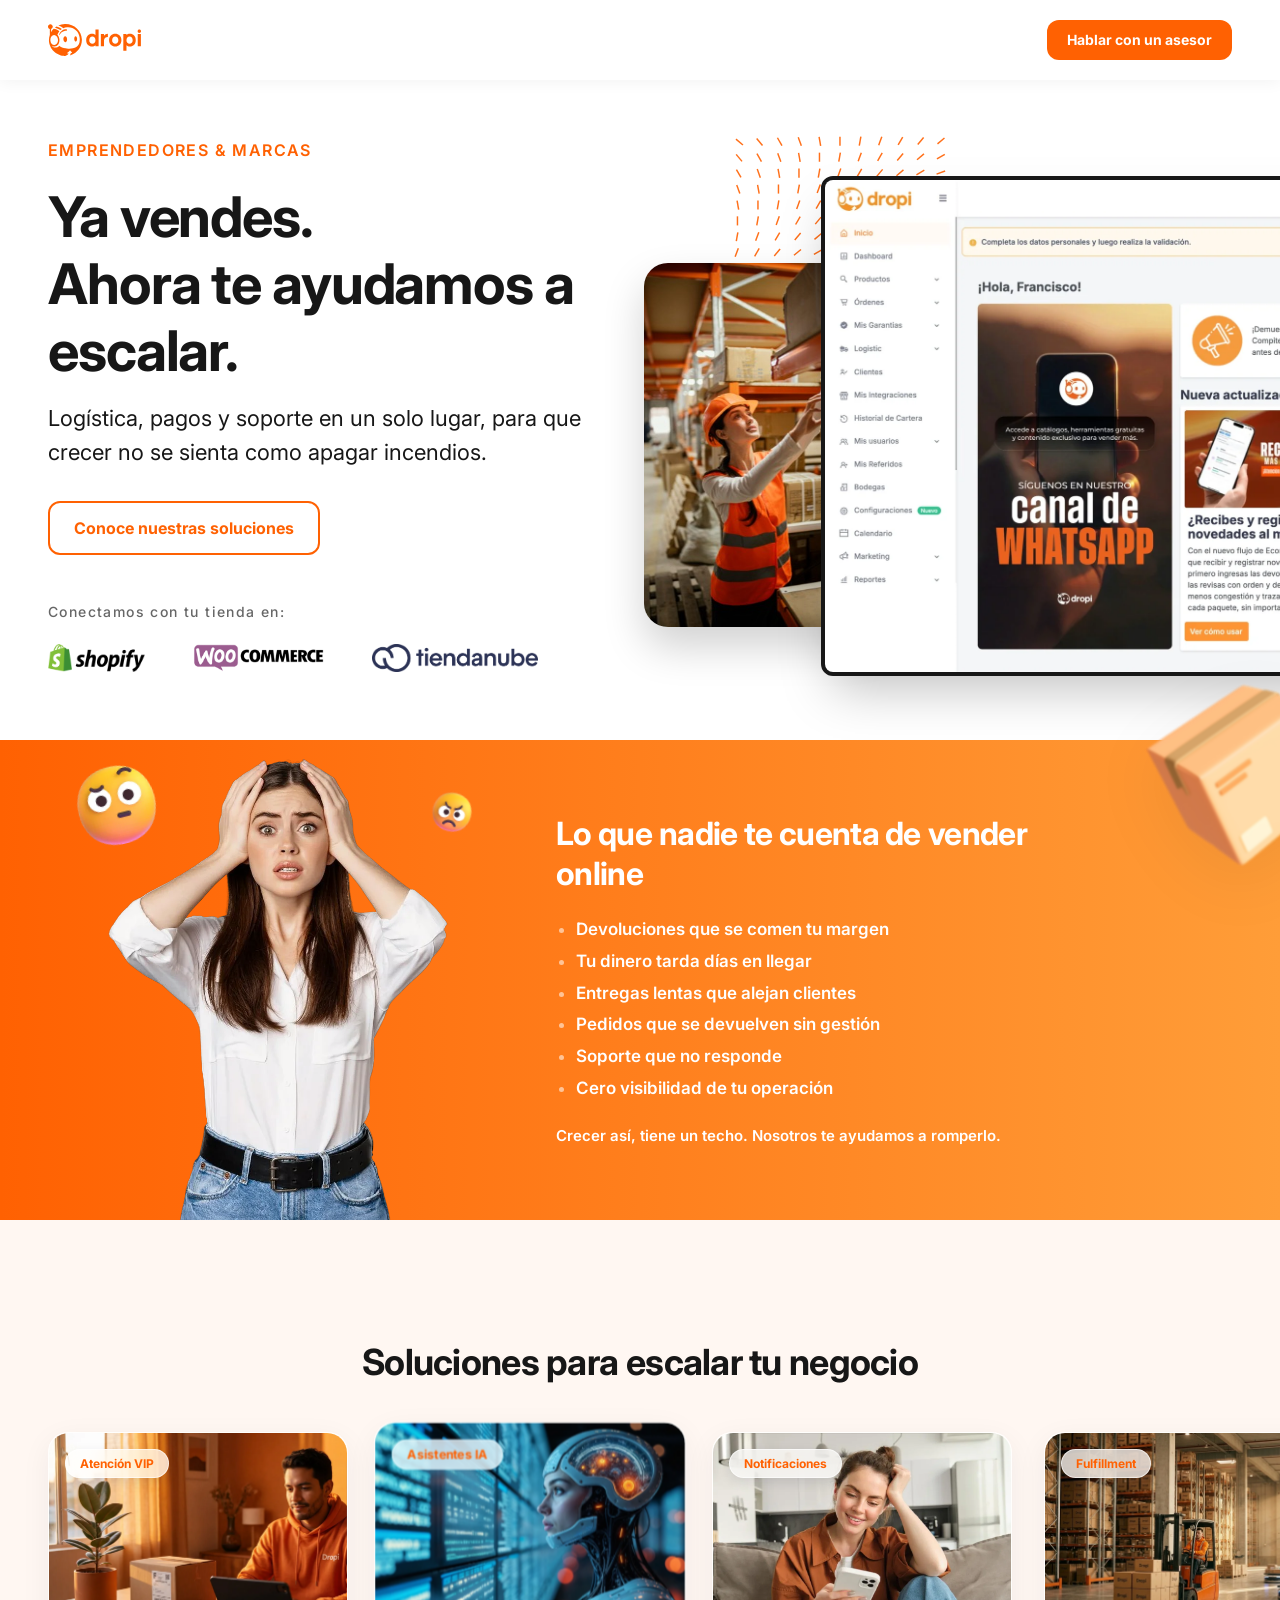
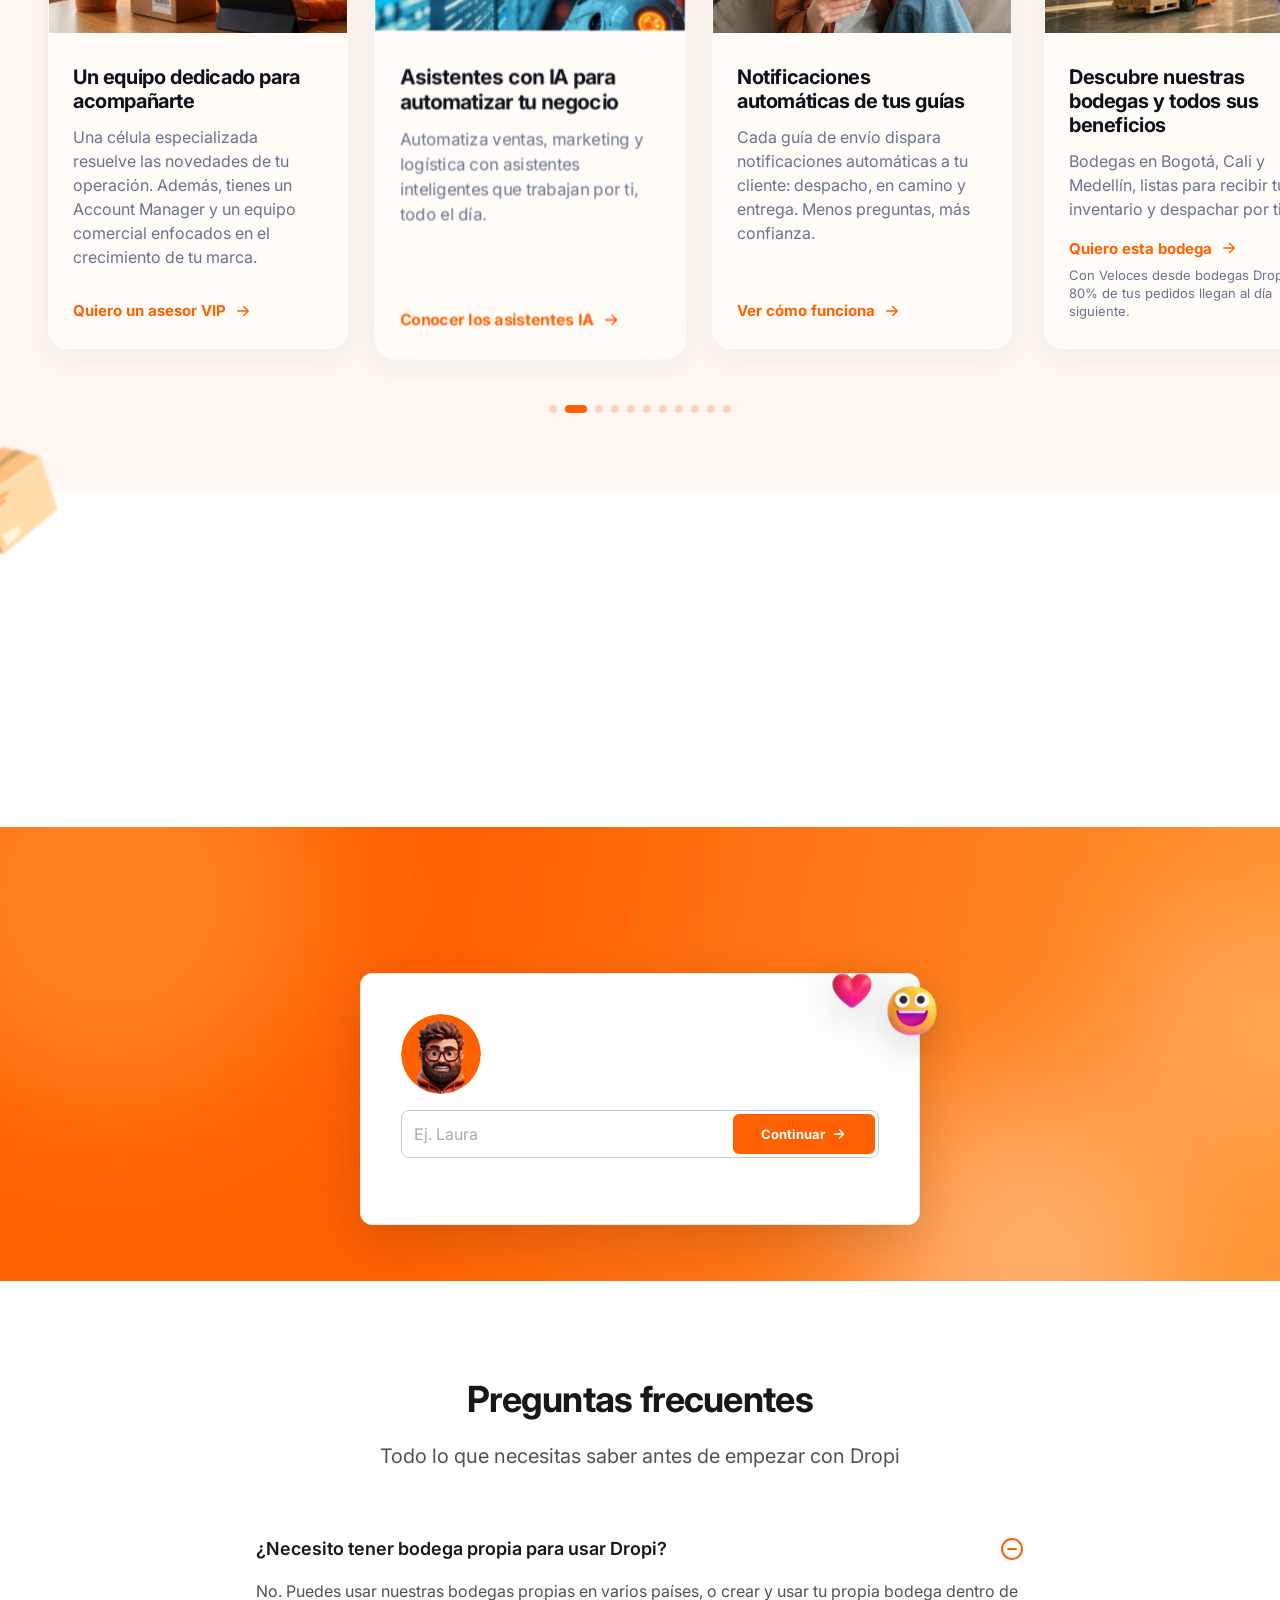
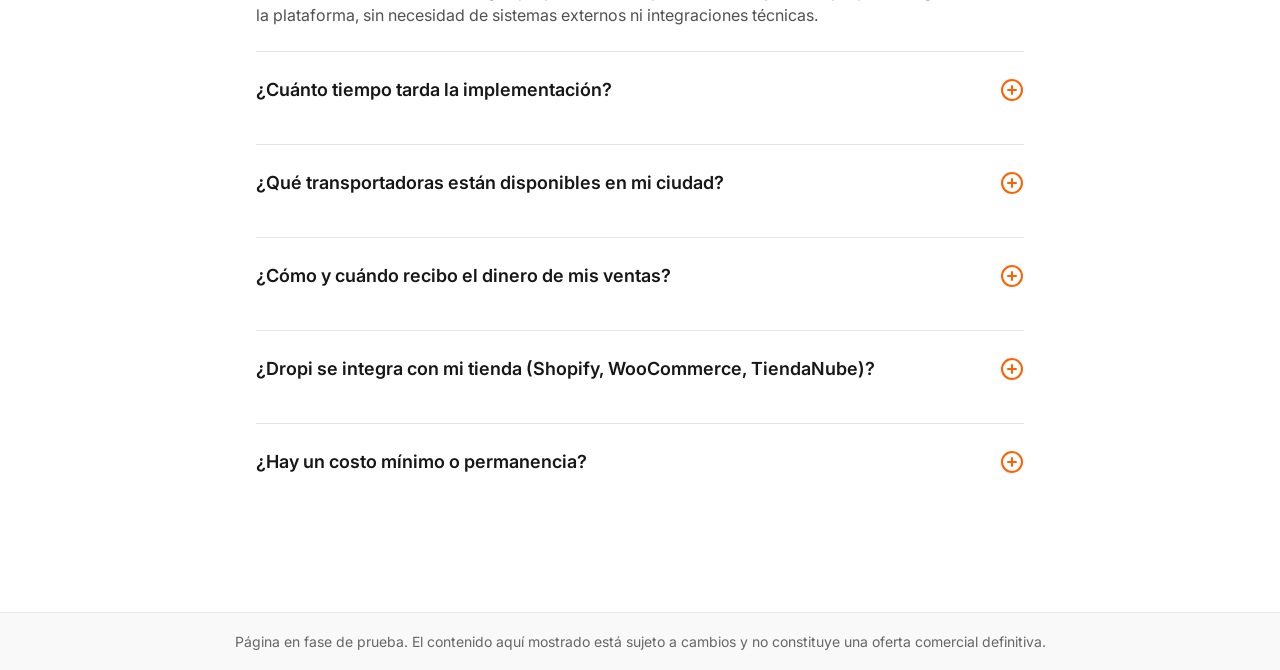
==== commit e0443319: "Improve performance: defer tracking scripts, trim font weight, skip hero reveal animation Moves Clar" ====
--- a/index.html
+++ b/index.html
@@ -8,8 +8,639 @@
 <meta name="description" content="Dropi te ayuda a simplificar tus procesos logísticos y financieros: pago contraentrega, bodegas fulfillment en 12 países y DropiPay." />
 <link rel="preconnect" href="https://fonts.googleapis.com">
 <link rel="preconnect" href="https://fonts.gstatic.com" crossorigin>
-<link href="https://fonts.googleapis.com/css2?family=Inter:ital,wght@0,400;0,500;0,600;0,700;0,800&display=swap" rel="stylesheet">
+<link href="https://fonts.googleapis.com/css2?family=Inter:ital,wght@0,400;0,500;0,600;0,700&display=swap" rel="stylesheet">
 <link rel="stylesheet" href="css/styles.css">
+<link rel="preload" as="image" href="assets/images/hero-screen-mockup-mobile.webp" type="image/webp" media="(max-width: 899px)" fetchpriority="high" />
+<link rel="preload" as="image" href="assets/images/hero-screen-mockup.webp" type="image/webp" media="(min-width: 900px)" fetchpriority="high" />
+</head>
+<body>
+
+<header class="site-header" id="site-header">
+  <div class="container header-inner">
+    <a href="#hero" class="logo">
+      <img src="assets/icons/logo-dropi.svg" alt="Dropi" width="108" height="37" />
+    </a>
+    <div class="header-actions">
+      <a href="#registro" id="header-cta" class="btn btn-primary" data-scroll-next>Hablar con un asesor</a>
+    </div>
+  </div>
+</header>
+
+<main>
+
+  <!-- HERO -->
+  <section class="hero" id="hero">
+    <div class="container hero-grid">
+      <div class="hero-content">
+        <div class="hero-text">
+          <p class="eyebrow hero-eyebrow">Emprendedores & Marcas</p>
+          <h1>Ya vendes.<br class="hero-title-break" /> Ahora te ayudamos a escalar.</h1>
+          <p class="hero-subtitle">Logística, pagos y soporte en un solo lugar, para que crecer no se sienta como apagar incendios.</p>
+        </div>
+        <a href="#servicios" class="btn btn-outline" data-scroll-next>Conoce nuestras soluciones</a>
+        <div class="hero-partners">
+          <p class="eyebrow">Conectamos con tu tienda en:</p>
+          <div class="partner-logos">
+            <div class="partner-logos-track">
+              <div class="partner-logos-set">
+                <img src="assets/images/logo-shopify.png" alt="Shopify" />
+                <img src="assets/images/logo-woocommerce.png" alt="WooCommerce" />
+                <img src="assets/images/logo-tiendanube.png" alt="Tienda Nube" />
+              </div>
+              <div class="partner-logos-set" aria-hidden="true">
+                <img src="assets/images/logo-shopify.png" alt="" />
+                <img src="assets/images/logo-woocommerce.png" alt="" />
+                <img src="assets/images/logo-tiendanube.png" alt="" />
+              </div>
+            </div>
+          </div>
+        </div>
+      </div>
+      <div class="hero-visual">
+        <div class="hero-visual-pattern" aria-hidden="true"></div>
+        <img class="hero-photo" src="assets/images/hero-woman.png" alt="Trabajadora en bodega logística" fetchpriority="high" />
+        <div class="hero-mockup">
+          <picture>
+            <source media="(max-width: 899px)" srcset="assets/images/hero-screen-mockup-mobile.webp" type="image/webp" />
+            <source srcset="assets/images/hero-screen-mockup.webp" type="image/webp" />
+            <img src="assets/images/hero-screen-mockup.jpg" alt="Panel de inicio de Dropi con accesos rápidos y capacitaciones" fetchpriority="high" />
+          </picture>
+        </div>
+      </div>
+    </div>
+  </section>
+
+  <!-- WHY REGISTER YOUR BRAND -->
+  <section class="brand-section" id="dolores" data-bg="dark">
+    <div class="brand-section-clip">
+      <div class="container brand-grid">
+        <div class="brand-image">
+          <picture>
+            <source srcset="assets/images/brand-section-image.webp" type="image/webp" />
+            <img src="assets/images/brand-section-image.png" alt="Mujer preocupada sosteniéndose la cabeza" />
+          </picture>
+          <picture>
+            <source srcset="assets/images/emoji-worried.webp" type="image/webp" />
+            <img class="brand-emoji brand-emoji--a" src="assets/images/emoji-worried.gif" alt="" aria-hidden="true" width="56" height="56" loading="lazy" />
+          </picture>
+          <img class="brand-emoji brand-emoji--b" src="assets/images/emoji-angry.png" alt="" aria-hidden="true" width="56" height="56" loading="lazy" />
+        </div>
+        <div class="brand-content">
+          <h2>Lo que nadie te cuenta de vender online</h2>
+          <ul class="dolores-list">
+            <li>Devoluciones que se comen tu margen</li>
+            <li>Tu dinero tarda días en llegar</li>
+            <li>Entregas lentas que alejan clientes</li>
+            <li>Pedidos que se devuelven sin gestión</li>
+            <li>Soporte que no responde</li>
+            <li>Cero visibilidad de tu operación</li>
+          </ul>
+          <p class="brand-closing">Crecer así, tiene un techo. Nosotros te ayudamos a romperlo.</p>
+        </div>
+      </div>
+    </div>
+    <div class="decor-box-float decor-box-float--hero">
+      <img class="decor-box" src="assets/images/decor-box.png" alt="" aria-hidden="true"
+        data-parallax-scale data-parallax-shadow
+        data-parallax-min-scale="1.05" data-parallax-max-scale="2.1" data-parallax-range="100" />
+    </div>
+  </section>
+
+  <!-- SERVICES -->
+  <section class="solutions-section" id="servicios">
+    <div class="solutions-heading-wrap">
+      <div class="section-heading solutions-heading">
+        <h2>Soluciones para escalar tu negocio</h2>
+      </div>
+    </div>
+
+    <div class="solutions-body">
+      <div class="solutions-scroll" id="solutions-scroll">
+        <div class="solutions-scroll-spacer" aria-hidden="true"></div>
+        <article class="solution-card">
+          <div class="solution-card-image">
+            <picture>
+              <source srcset="assets/images/service2-atencion-vip-placeholder.webp" type="image/webp" />
+              <img src="assets/images/service2-atencion-vip-placeholder.jpg" alt="" loading="lazy" />
+            </picture>
+            <span class="solution-card-badge">Atención VIP</span>
+          </div>
+          <span class="solution-card-recommended" hidden>Recomendado para ti</span>
+          <div class="solution-card-body">
+            <h3>Un equipo dedicado para acompañarte</h3>
+            <p class="solution-card-desc">Una célula especializada resuelve las novedades de tu operación. Además, tienes un Account Manager y un equipo comercial enfocados en el crecimiento de tu marca.</p>
+            <div class="solution-card-cta">
+              <a href="atencion-vip.html" class="solution-card-link">
+                Quiero un asesor VIP
+                <svg class="solution-card-link-arrow" viewBox="0 0 24 24" fill="none" aria-hidden="true"><path d="M5 12h14M13 6l6 6-6 6" stroke="currentColor" stroke-width="2" stroke-linecap="round" stroke-linejoin="round"/></svg>
+              </a>
+            </div>
+          </div>
+        </article>
+
+        <article class="solution-card">
+          <div class="solution-card-image">
+            <picture>
+              <source srcset="assets/images/service2-asistentes-ia.webp" type="image/webp" />
+              <img src="assets/images/service2-asistentes-ia.jpg" alt="" loading="lazy" />
+            </picture>
+            <span class="solution-card-badge">Asistentes IA</span>
+          </div>
+          <span class="solution-card-recommended" hidden>Recomendado para ti</span>
+          <div class="solution-card-body">
+            <h3>Asistentes con IA para automatizar tu negocio</h3>
+            <p class="solution-card-desc">Automatiza ventas, marketing y logística con asistentes inteligentes que trabajan por ti, todo el día.</p>
+            <div class="solution-card-cta">
+              <a href="asistentes-ia.html" class="solution-card-link">
+                Conocer los asistentes IA
+                <svg class="solution-card-link-arrow" viewBox="0 0 24 24" fill="none" aria-hidden="true"><path d="M5 12h14M13 6l6 6-6 6" stroke="currentColor" stroke-width="2" stroke-linecap="round" stroke-linejoin="round"/></svg>
+              </a>
+            </div>
+          </div>
+        </article>
+
+        <article class="solution-card">
+          <div class="solution-card-image">
+            <picture>
+              <source srcset="assets/images/service2-notificaciones.webp" type="image/webp" />
+              <img src="assets/images/service2-notificaciones.jpg" alt="" loading="lazy" />
+            </picture>
+            <span class="solution-card-badge">Notificaciones</span>
+          </div>
+          <span class="solution-card-recommended" hidden>Recomendado para ti</span>
+          <div class="solution-card-body">
+            <h3>Notificaciones automáticas de tus guías</h3>
+            <p class="solution-card-desc">Cada guía de envío dispara notificaciones automáticas a tu cliente: despacho, en camino y entrega. Menos preguntas, más confianza.</p>
+            <div class="solution-card-cta">
+              <a href="notificaciones.html" class="solution-card-link">
+                Ver cómo funciona
+                <svg class="solution-card-link-arrow" viewBox="0 0 24 24" fill="none" aria-hidden="true"><path d="M5 12h14M13 6l6 6-6 6" stroke="currentColor" stroke-width="2" stroke-linecap="round" stroke-linejoin="round"/></svg>
+              </a>
+            </div>
+          </div>
+        </article>
+
+        <article class="solution-card">
+          <div class="solution-card-image">
+            <picture>
+              <source srcset="assets/images/service2-fullfilment-v2.webp" type="image/webp" />
+              <img src="assets/images/service2-fullfilment-v2.jpeg" alt="" loading="lazy" />
+            </picture>
+            <span class="solution-card-badge">Fulfillment</span>
+          </div>
+          <span class="solution-card-recommended" hidden>Recomendado para ti</span>
+          <div class="solution-card-body">
+            <h3>Descubre nuestras bodegas y todos sus beneficios</h3>
+            <p class="solution-card-desc">Bodegas en Bogotá, Cali y Medellín, listas para recibir tu inventario y despachar por ti.</p>
+            <div class="solution-card-cta">
+              <a href="fulfillment.html" class="solution-card-link">
+                Quiero esta bodega
+                <svg class="solution-card-link-arrow" viewBox="0 0 24 24" fill="none" aria-hidden="true"><path d="M5 12h14M13 6l6 6-6 6" stroke="currentColor" stroke-width="2" stroke-linecap="round" stroke-linejoin="round"/></svg>
+              </a>
+              <button type="button" class="solution-card-info" aria-label="Más información" aria-expanded="false">
+                <svg viewBox="0 0 24 24" fill="none" aria-hidden="true"><circle cx="12" cy="12" r="10" fill="currentColor"/><rect x="11" y="10.5" width="2" height="6.5" rx="1" fill="white"/><circle cx="12" cy="7.4" r="1.4" fill="white"/></svg>
+              </button>
+              <p class="solution-card-note">Con Veloces desde bodegas Dropi, el 80% de tus pedidos llegan al día siguiente.</p>
+            </div>
+          </div>
+        </article>
+
+        <article class="solution-card">
+          <div class="solution-card-image">
+            <picture>
+              <source srcset="assets/images/service2-wallet-v2.webp" type="image/webp" />
+              <img src="assets/images/service2-wallet-v2.jpg" alt="" style="object-position: 50% 20%;" loading="lazy" />
+            </picture>
+            <span class="solution-card-badge">Wallet</span>
+          </div>
+          <span class="solution-card-recommended" hidden>Recomendado para ti</span>
+          <div class="solution-card-body">
+            <h3>Tu dinero, en máximo 24 horas</h3>
+            <p class="solution-card-desc">Mientras otros esperan a que la transportadora les pague, Dropi te paga primero. Recibes tu dinero en máximo 24 horas después de la entrega.</p>
+            <div class="solution-card-cta">
+              <a href="wallet.html" class="solution-card-link">
+                Quiero cobrar así
+                <svg class="solution-card-link-arrow" viewBox="0 0 24 24" fill="none" aria-hidden="true"><path d="M5 12h14M13 6l6 6-6 6" stroke="currentColor" stroke-width="2" stroke-linecap="round" stroke-linejoin="round"/></svg>
+              </a>
+              <button type="button" class="solution-card-info" aria-label="Más información" aria-expanded="false">
+                <svg viewBox="0 0 24 24" fill="none" aria-hidden="true"><circle cx="12" cy="12" r="10" fill="currentColor"/><rect x="11" y="10.5" width="2" height="6.5" rx="1" fill="white"/><circle cx="12" cy="7.4" r="1.4" fill="white"/></svg>
+              </button>
+              <p class="solution-card-note">Recaudo diario en tu wallet. Reinvierte hoy lo que vendiste ayer.</p>
+            </div>
+          </div>
+        </article>
+
+        <article class="solution-card">
+          <div class="solution-card-image">
+            <picture>
+              <source srcset="assets/images/service2-api-publica.webp" type="image/webp" />
+              <img src="assets/images/service2-api-publica.jpg" alt="" loading="lazy" />
+            </picture>
+            <span class="solution-card-badge">API Pública</span>
+          </div>
+          <span class="solution-card-recommended" hidden>Recomendado para ti</span>
+          <div class="solution-card-body">
+            <h3>Conoce lo que necesitas para conectar con Dropi</h3>
+            <p class="solution-card-desc">Crea pedidos, genera guías y consulta el estado de tus envíos directamente desde tus propios sistemas.</p>
+            <div class="solution-card-cta">
+              <a href="api-publica.html" class="solution-card-link">
+                Documentación API
+                <svg class="solution-card-link-arrow" viewBox="0 0 24 24" fill="none" aria-hidden="true"><path d="M5 12h14M13 6l6 6-6 6" stroke="currentColor" stroke-width="2" stroke-linecap="round" stroke-linejoin="round"/></svg>
+              </a>
+            </div>
+          </div>
+        </article>
+
+        <article class="solution-card">
+          <div class="solution-card-image">
+            <picture>
+              <source srcset="assets/images/service2-metrics.webp" type="image/webp" />
+              <img src="assets/images/service2-metrics.jpg" alt="" loading="lazy" />
+            </picture>
+            <span class="solution-card-badge">Métricas y reportes</span>
+          </div>
+          <span class="solution-card-recommended" hidden>Recomendado para ti</span>
+          <div class="solution-card-body">
+            <h3>Cada número de tu operación, en un solo lugar</h3>
+            <p class="solution-card-desc">Entrega efectiva, devoluciones, contraentrega, inventario y comunicaciones: todo medido, todo accionable.</p>
+            <div class="solution-card-cta">
+              <a href="metricas-y-reportes.html" class="solution-card-link">
+                Ver mis reportes en vivo
+                <svg class="solution-card-link-arrow" viewBox="0 0 24 24" fill="none" aria-hidden="true"><path d="M5 12h14M13 6l6 6-6 6" stroke="currentColor" stroke-width="2" stroke-linecap="round" stroke-linejoin="round"/></svg>
+              </a>
+            </div>
+          </div>
+        </article>
+
+        <article class="solution-card">
+          <div class="solution-card-image">
+            <picture>
+              <source srcset="assets/images/service2-huella-digital.webp" type="image/webp" />
+              <img src="assets/images/service2-huella-digital.jpg" alt="" loading="lazy" />
+            </picture>
+            <span class="solution-card-badge">Huella Digital</span>
+          </div>
+          <span class="solution-card-recommended" hidden>Recomendado para ti</span>
+          <div class="solution-card-body">
+            <h3>Verifica antes de enviar y evita devoluciones</h3>
+            <p class="solution-card-desc">Consulta el historial de cada cliente antes de confirmar el envío y evita devoluciones.</p>
+            <div class="solution-card-cta">
+              <a href="huella-digital.html" class="solution-card-link">
+                Descubrir esta función
+                <svg class="solution-card-link-arrow" viewBox="0 0 24 24" fill="none" aria-hidden="true"><path d="M5 12h14M13 6l6 6-6 6" stroke="currentColor" stroke-width="2" stroke-linecap="round" stroke-linejoin="round"/></svg>
+              </a>
+            </div>
+          </div>
+        </article>
+
+        <article class="solution-card">
+          <div class="solution-card-image">
+            <picture>
+              <source srcset="assets/images/service2-gestion-entregas.webp" type="image/webp" />
+              <img src="assets/images/service2-gestion-entregas.jpg" alt="" loading="lazy" />
+            </picture>
+            <span class="solution-card-badge">Gestión de entregas</span>
+          </div>
+          <div class="solution-card-body">
+            <h3>No pagas de más por lo que no se entregó</h3>
+            <p class="solution-card-desc">Pagas el flete inicial, se entregue o no el pedido. Pero no te cobramos nada adicional por la devolución.</p>
+            <div class="solution-card-cta">
+              <a href="gestion-de-entregas.html" class="solution-card-link">
+                Proteger mi margen
+                <svg class="solution-card-link-arrow" viewBox="0 0 24 24" fill="none" aria-hidden="true"><path d="M5 12h14M13 6l6 6-6 6" stroke="currentColor" stroke-width="2" stroke-linecap="round" stroke-linejoin="round"/></svg>
+              </a>
+              <button type="button" class="solution-card-info" aria-label="Más información" aria-expanded="false">
+                <svg viewBox="0 0 24 24" fill="none" aria-hidden="true"><circle cx="12" cy="12" r="10" fill="currentColor"/><rect x="11" y="10.5" width="2" height="6.5" rx="1" fill="white"/><circle cx="12" cy="7.4" r="1.4" fill="white"/></svg>
+              </button>
+            </div>
+          </div>
+        </article>
+
+        <article class="solution-card">
+          <div class="solution-card-image">
+            <picture>
+              <source srcset="assets/images/service2-pago-contraentrega.webp" type="image/webp" />
+              <img src="assets/images/service2-pago-contraentrega.jpg" alt="" loading="lazy" />
+            </picture>
+            <span class="solution-card-badge">Pago contra entrega</span>
+          </div>
+          <span class="solution-card-recommended" hidden>Recomendado para ti</span>
+          <div class="solution-card-body">
+            <h3>Cierra más ventas con pago contra entrega</h3>
+            <p class="solution-card-desc">Ofrece a tus clientes la opción de pagar al recibir su pedido y elimina la principal barrera de compra en e-commerce.</p>
+            <div class="solution-card-cta">
+              <a href="pago-contraentrega.html" class="solution-card-link">
+                Activar esta opción
+                <svg class="solution-card-link-arrow" viewBox="0 0 24 24" fill="none" aria-hidden="true"><path d="M5 12h14M13 6l6 6-6 6" stroke="currentColor" stroke-width="2" stroke-linecap="round" stroke-linejoin="round"/></svg>
+              </a>
+            </div>
+          </div>
+        </article>
+
+        <article class="solution-card">
+          <div class="solution-card-image">
+            <picture>
+              <source srcset="assets/images/service2-mentorias.webp" type="image/webp" />
+              <img src="assets/images/service2-mentorias.jpg" alt="" loading="lazy" />
+            </picture>
+            <span class="solution-card-badge">Mentorías</span>
+          </div>
+          <span class="solution-card-recommended" hidden>Recomendado para ti</span>
+          <div class="solution-card-body">
+            <h3>No vendas a ciegas. Aprende a vender con quien ya lo hizo.</h3>
+            <p class="solution-card-desc">Convierte Dropi en el motor logístico de tu marca y crece con datos reales.</p>
+            <div class="solution-card-cta">
+              <a href="mentorias.html" class="solution-card-link">
+                Quiero mi mentoría
+                <svg class="solution-card-link-arrow" viewBox="0 0 24 24" fill="none" aria-hidden="true"><path d="M5 12h14M13 6l6 6-6 6" stroke="currentColor" stroke-width="2" stroke-linecap="round" stroke-linejoin="round"/></svg>
+              </a>
+            </div>
+          </div>
+        </article>
+
+
+
+
+
+
+
+
+
+
+
+
+
+
+
+
+
+
+
+
+
+
+
+        <div class="solutions-scroll-spacer solutions-scroll-spacer--end" aria-hidden="true"></div>
+      </div>
+
+      <div class="solutions-footer">
+        <div class="solutions-dots" id="solutions-dots" role="tablist" aria-label="Navegación de soluciones"></div>
+      </div>
+    </div>
+    <div class="decor-box-float decor-box-float--seam">
+      <img class="decor-box" src="assets/images/decor-box.png" alt="" aria-hidden="true" loading="lazy"
+        data-parallax-scale data-parallax-shadow
+        data-parallax-min-scale="1.05" data-parallax-max-scale="2.1" data-parallax-range="100" />
+    </div>
+  </section>
+
+  <!-- CARRIERS -->
+  <section class="carriers-section" id="transportadoras">
+    <div class="container">
+      <div class="section-heading carriers-heading">
+        <h2>Conecta tu negocio a las principales transportadoras sin firmar contratos.</h2>
+      </div>
+      <div class="carrier-logos">
+        <img src="assets/images/carrier-coordinadora.png" alt="Coordinadora" loading="lazy" />
+        <img src="assets/images/carrier-servientrega.png" alt="Servientrega" loading="lazy" />
+        <img src="assets/images/carrier-interrapidisimo.png" alt="Interrapidísimo" loading="lazy" />
+        <img src="assets/images/carrier-envia.png" alt="Envía" loading="lazy" />
+        <img src="assets/images/carrier-tcc.png" alt="TCC" loading="lazy" />
+        <img src="assets/images/carrier-veloces.png" alt="Veloces" loading="lazy" />
+        <img src="assets/images/carrier-99minutos.png" alt="99minutos" loading="lazy" />
+        <img src="assets/images/carrier-domina.png" alt="Domina" loading="lazy" />
+      </div>
+    </div>
+  </section>
+
+  <!-- EMAIL CTA -->
+  <section class="email-cta" id="registro" data-bg="dark">
+    <div class="email-cta-orbs" aria-hidden="true">
+      <span class="cta-orb cta-orb--a"></span>
+      <span class="cta-orb cta-orb--b"></span>
+      <span class="cta-orb cta-orb--c"></span>
+    </div>
+    <div class="container email-cta-inner">
+      <h2>Completa tus datos y un asesor te contactará</h2>
+
+      <form class="plan-finder" id="email-form" novalidate>
+        <picture>
+          <source srcset="assets/images/grinning-face.webp" type="image/webp" />
+          <img class="cta-emoji cta-emoji--a" src="assets/images/grinning-face.gif" alt="" aria-hidden="true" width="56" height="56" loading="lazy" />
+        </picture>
+        <picture>
+          <source srcset="assets/images/heart.webp" type="image/webp" />
+          <img class="cta-emoji cta-emoji--e" src="assets/images/heart.gif" alt="" aria-hidden="true" width="48" height="48" loading="lazy" />
+        </picture>
+        <div class="plan-finder-grid">
+          <div class="pf-steps">
+            <div class="pf-step" data-step="0">
+              <div class="pf-step-head">
+                <div class="pf-step-avatar-wrap">
+                  <img class="pf-step-avatar" src="assets/images/animoji.png" alt="" width="56" height="56" loading="lazy" />
+                  <span class="pf-step-avatar-tooltip">¡Hola! mi nombre es Juan</span>
+                </div>
+                <div class="pf-step-copy">
+                  <h3 id="pf-step0-title">¿Cuál es tu nombre?</h3>
+                </div>
+              </div>
+              <label class="register-field" data-field="nombre_intro">
+                <div class="intro-name-combo">
+                  <input type="text" id="intro-name-input" placeholder="Ej. Laura" />
+                  <button type="button" id="intro-name-continue" class="intro-name-continue-btn">
+                    Continuar
+                    <svg class="intro-name-continue-arrow" viewBox="0 0 24 24" fill="none" aria-hidden="true"><path d="M5 12h14M13 6l6 6-6 6" stroke="currentColor" stroke-width="2" stroke-linecap="round" stroke-linejoin="round"/></svg>
+                  </button>
+                </div>
+                <span class="register-field-tooltip" role="alert" hidden></span>
+              </label>
+            </div>
+
+            <div class="pf-step pf-step--collapsible is-locked" data-step="1">
+              <div class="pf-step-collapse">
+                <div class="pf-step-head">
+                  <div class="pf-step-copy">
+                    <h3 id="pf-step1-title">¿Cuánto vendes al mes?</h3>
+                    <p>Selecciona tu volumen actual de pedidos</p>
+                  </div>
+                </div>
+                <div class="pf-chip-grid" id="volume-chips" role="radiogroup" aria-label="Volumen de pedidos al mes">
+                  <button type="button" class="pf-chip" data-tier="0 - 50"><span class="pf-chip-dot" aria-hidden="true"><svg class="pf-chip-check" viewBox="0 0 16 16" fill="none"><path d="M3.5 8.5l3 3 6-6" stroke="currentColor" stroke-width="2" stroke-linecap="round" stroke-linejoin="round"/></svg></span>0 - 50 pedidos</button>
+                  <button type="button" class="pf-chip" data-tier="51 - 300"><span class="pf-chip-dot" aria-hidden="true"><svg class="pf-chip-check" viewBox="0 0 16 16" fill="none"><path d="M3.5 8.5l3 3 6-6" stroke="currentColor" stroke-width="2" stroke-linecap="round" stroke-linejoin="round"/></svg></span>51 - 300 pedidos</button>
+                  <button type="button" class="pf-chip" data-tier="301 - 500"><span class="pf-chip-dot" aria-hidden="true"><svg class="pf-chip-check" viewBox="0 0 16 16" fill="none"><path d="M3.5 8.5l3 3 6-6" stroke="currentColor" stroke-width="2" stroke-linecap="round" stroke-linejoin="round"/></svg></span>301 - 500 pedidos</button>
+                  <button type="button" class="pf-chip" data-tier="501 - 1.000"><span class="pf-chip-dot" aria-hidden="true"><svg class="pf-chip-check" viewBox="0 0 16 16" fill="none"><path d="M3.5 8.5l3 3 6-6" stroke="currentColor" stroke-width="2" stroke-linecap="round" stroke-linejoin="round"/></svg></span>501 - 1.000 pedidos</button>
+                  <button type="button" class="pf-chip" data-tier="+1.000"><span class="pf-chip-dot" aria-hidden="true"><svg class="pf-chip-check" viewBox="0 0 16 16" fill="none"><path d="M3.5 8.5l3 3 6-6" stroke="currentColor" stroke-width="2" stroke-linecap="round" stroke-linejoin="round"/></svg></span>+1.000 pedidos</button>
+                </div>
+                <input type="hidden" name="volumen_pedidos" id="volume-input" value="" />
+              </div>
+            </div>
+
+            <div class="pf-step pf-step--collapsible is-locked" data-step="2">
+              <div class="pf-step-collapse">
+                <div class="pf-step-head">
+                  <div class="pf-step-copy">
+                    <h3>¿Cómo podemos contactarte?</h3>
+                    <p>Ingresa tus datos para comunicarnos contigo</p>
+                  </div>
+                </div>
+                <div class="pf-fields">
+                  <input type="hidden" name="nombre" />
+
+                  <label class="register-field" data-field="email">
+                    <span class="register-field-label">Correo electrónico</span>
+                    <input type="email" name="email" placeholder="Ingresa tu correo" required />
+                    <span class="register-field-helper">Te enviaremos un código a este correo</span>
+                    <span class="register-field-tooltip" role="alert" hidden></span>
+                  </label>
+
+                  <label class="register-field" data-field="telefono">
+                    <span class="register-field-label">Número de teléfono</span>
+                    <div class="register-phone-row">
+                      <div class="register-phone-flag">
+                        <img src="assets/icons/flag-co.svg" alt="Colombia" width="24" height="24" />
+                        <span>57</span>
+                      </div>
+                      <input type="tel" name="telefono" placeholder="Ingresa tu número" required maxlength="10" inputmode="numeric" />
+                    </div>
+                    <span class="register-field-tooltip" role="alert" hidden></span>
+                  </label>
+                </div>
+                <label class="register-checkbox">
+                  <input type="checkbox" name="terms_tc" id="terms-tc-input" class="register-checkbox-input" required />
+                  <span class="register-checkbox-box" aria-hidden="true">
+                    <img src="assets/icons/icon-check-white.svg" alt="" width="12" height="12" />
+                  </span>
+                  <span class="register-checkbox-label">He leído y acepto los <a href="terminos-y-condiciones.html" target="_blank" rel="noopener" class="register-checkbox-link">Términos y Condiciones</a> de esta landing.</span>
+                </label>
+                <label class="register-checkbox">
+                  <input type="checkbox" name="terms_privacy" id="terms-privacy-input" class="register-checkbox-input" required />
+                  <span class="register-checkbox-box" aria-hidden="true">
+                    <img src="assets/icons/icon-check-white.svg" alt="" width="12" height="12" />
+                  </span>
+                  <span class="register-checkbox-label">Autorizo a DROPI S.A.S. a tratar mis datos personales conforme a la <a href="politicas-de-privacidad.html" target="_blank" rel="noopener" class="register-checkbox-link">Política de Tratamiento de Datos Personales</a> de esta landing.</span>
+                </label>
+                <div class="register-submit-wrap" id="register-submit-wrap">
+                  <button type="submit" class="btn register-submit" id="register-submit-btn" disabled>Enviar datos al asesor</button>
+                  <button type="button" class="register-submit-hit" id="register-submit-hit" tabindex="-1" aria-hidden="true"></button>
+                  <span class="register-submit-tooltip" id="register-submit-tooltip" role="tooltip">Completa los datos para habilitar el envío.</span>
+                </div>
+                <p class="pf-summary-note">Un asesor comercial te contacta sin compromiso.</p>
+              </div>
+            </div>
+
+          </div>
+        </div>
+      </form>
+    </div>
+  </section>
+
+  <!-- FAQ -->
+  <section class="faq-section" id="faq">
+    <div class="container">
+      <div class="section-heading">
+        <h2>Preguntas frecuentes</h2>
+        <p>Todo lo que necesitas saber antes de empezar con Dropi</p>
+      </div>
+
+      <div class="faq-list">
+        <div class="faq-item is-open">
+          <button class="faq-question" type="button">
+            <span>¿Necesito tener bodega propia para usar Dropi?</span>
+            <img class="faq-icon" src="assets/icons/icon-minus-circle.svg" alt="" />
+          </button>
+          <div class="faq-answer">
+            <p>No. Puedes usar nuestras bodegas propias en varios países, o crear y usar tu propia bodega dentro de la plataforma, sin necesidad de sistemas externos ni integraciones técnicas.</p>
+          </div>
+        </div>
+
+        <div class="faq-item">
+          <button class="faq-question" type="button">
+            <span>¿Cuánto tiempo tarda la implementación?</span>
+            <img class="faq-icon" src="assets/icons/icon-plus-circle.svg" alt="" />
+          </button>
+          <div class="faq-answer"><p>La mayoría de las marcas están operando en Dropi en menos de una semana.</p></div>
+        </div>
+
+        <div class="faq-item">
+          <button class="faq-question" type="button">
+            <span>¿Qué transportadoras están disponibles en mi ciudad?</span>
+            <img class="faq-icon" src="assets/icons/icon-plus-circle.svg" alt="" />
+          </button>
+          <div class="faq-answer"><p>Trabajamos con las transportadoras más importantes de la región; en el formulario te confirmamos cuáles cubren tu zona.</p></div>
+        </div>
+
+        <div class="faq-item">
+          <button class="faq-question" type="button">
+            <span>¿Cómo y cuándo recibo el dinero de mis ventas?</span>
+            <img class="faq-icon" src="assets/icons/icon-plus-circle.svg" alt="" />
+          </button>
+          <div class="faq-answer"><p>El dinero de cada venta se libera en máximo 24 horas después de que el pedido queda entregado.</p></div>
+        </div>
+
+        <div class="faq-item">
+          <button class="faq-question" type="button">
+            <span>¿Dropi se integra con mi tienda (Shopify, WooCommerce, TiendaNube)?</span>
+            <img class="faq-icon" src="assets/icons/icon-plus-circle.svg" alt="" />
+          </button>
+          <div class="faq-answer"><p>Sí, la integración se hace en minutos y sincroniza tus pedidos automáticamente.</p></div>
+        </div>
+
+        <div class="faq-item">
+          <button class="faq-question" type="button">
+            <span>¿Hay un costo mínimo o permanencia?</span>
+            <img class="faq-icon" src="assets/icons/icon-plus-circle.svg" alt="" />
+          </button>
+          <div class="faq-answer"><p>Depende del volumen de órdenes que manejes al mes, por eso te pedimos ese dato en el formulario, para mostrarte el plan exacto que te corresponde.</p></div>
+        </div>
+      </div>
+    </div>
+  </section>
+
+</main>
+
+<footer class="site-footer">
+  Página en fase de prueba. El contenido aquí mostrado está sujeto a cambios y no constituye una oferta comercial definitiva.
+</footer>
+
+
+<div class="whatsapp-float">
+  <a href="#hero" class="mobile-float-logo">
+    <img src="assets/icons/logo-dropi.svg" alt="Dropi" width="108" height="37" />
+  </a>
+  <div class="mobile-float-actions">
+    <a href="#registro" class="btn btn-primary mobile-float-cta" data-scroll-next>Hablar con un asesor</a>
+  </div>
+</div>
+
+<div class="confirm-modal" id="confirm-modal" role="dialog" aria-modal="true" aria-labelledby="confirm-modal-title">
+  <div class="confirm-modal-backdrop" data-modal-close></div>
+  <div class="confirm-modal-dialog">
+    <span class="confirm-modal-handle" aria-hidden="true"></span>
+    <button type="button" class="confirm-modal-close" data-modal-close aria-label="Cerrar">
+      <svg viewBox="0 0 24 24" fill="none" aria-hidden="true"><path d="M6 6l12 12M18 6L6 18" stroke="currentColor" stroke-width="2" stroke-linecap="round"/></svg>
+    </button>
+    <div class="confirm-modal-icon" aria-hidden="true">
+      <img src="assets/icons/icon-check-static.png" alt="" width="40" height="40" loading="lazy" />
+    </div>
+    <h3 id="confirm-modal-title"><span id="confirm-modal-title-greeting">¡Listo!</span></h3>
+    <p class="confirm-modal-subtitle confirm-modal-subtitle--strong">Ya enviamos tus datos a nuestro equipo comercial y un asesor se pondrá en contacto pronto.</p>
+    <p class="confirm-modal-subtitle confirm-modal-subtitle--recommend">¿Qué deseas hacer mientras tanto?</p>
+    <button type="button" id="confirm-modal-cta" class="btn register-submit confirm-modal-btn" data-modal-close>Ver recomendaciones</button>
+    <a href="https://app.dropi.co/auth/register" target="_blank" rel="noopener" class="btn btn-tertiary confirm-modal-btn confirm-modal-btn--secondary" hidden>Crear tu cuenta</a>
+    <a href="assets/docs/brochure-soluciones-dropi.pdf" download="Brochure de soluciones Dropi.pdf" id="confirm-modal-brochure" class="btn btn-outline confirm-modal-btn confirm-modal-btn--secondary">
+      <svg viewBox="0 0 24 24" fill="none" aria-hidden="true"><path d="M12 3v12m0 0l-4.5-4.5M12 15l4.5-4.5M4 17v2a2 2 0 0 0 2 2h12a2 2 0 0 0 2-2v-2" stroke="currentColor" stroke-width="2" stroke-linecap="round" stroke-linejoin="round"/></svg>
+      Descargar brochure
+    </a>
+  </div>
+</div>
+
+<div class="toast" id="toast" role="status" aria-live="polite">
+  <span class="toast-icon" aria-hidden="true">
+    <svg viewBox="0 0 24 24" fill="none"><path d="M5 13l4 4L19 7" stroke="currentColor" stroke-width="2" stroke-linecap="round" stroke-linejoin="round"/></svg>
+  </span>
+  <span class="toast-message" id="toast-message"></span>
+</div>
+
 <script type="text/javascript">
     (function(c,l,a,r,i,t,y){
         c[a]=c[a]||function(){(c[a].q=c[a].q||[]).push(arguments)};
@@ -61,601 +692,6 @@
   m.mazeUniversalSnippetApiKey = e;
 })(window, document, 'https://snippet.maze.co/maze-universal-loader.js', 'd0000a3-f0c7-4e09-a555-4a538dd6a88e');
 </script>
-</head>
-<body>
-
-<header class="site-header" id="site-header">
-  <div class="container header-inner">
-    <a href="#hero" class="logo">
-      <img src="assets/icons/logo-dropi.svg" alt="Dropi" width="108" height="37" />
-    </a>
-    <div class="header-actions">
-      <a href="#registro" id="header-cta" class="btn btn-primary" data-scroll-next>Hablar con un asesor</a>
-    </div>
-  </div>
-</header>
-
-<main>
-
-  <!-- HERO -->
-  <section class="hero" id="hero">
-    <div class="container hero-grid">
-      <div class="hero-content">
-        <div class="hero-text">
-          <p class="eyebrow hero-eyebrow">Emprendedores & Marcas</p>
-          <h1>Ya vendes.<br class="hero-title-break" /> Ahora te ayudamos a escalar.</h1>
-          <p class="hero-subtitle">Logística, pagos y soporte en un solo lugar, para que crecer no se sienta como apagar incendios.</p>
-        </div>
-        <a href="#servicios" class="btn btn-outline" data-scroll-next>Conoce nuestras soluciones</a>
-        <div class="hero-partners">
-          <p class="eyebrow">Conectamos con tu tienda en:</p>
-          <div class="partner-logos">
-            <div class="partner-logos-track">
-              <div class="partner-logos-set">
-                <img src="assets/images/logo-shopify.png" alt="Shopify" />
-                <img src="assets/images/logo-woocommerce.png" alt="WooCommerce" />
-                <img src="assets/images/logo-tiendanube.png" alt="Tienda Nube" />
-              </div>
-              <div class="partner-logos-set" aria-hidden="true">
-                <img src="assets/images/logo-shopify.png" alt="" />
-                <img src="assets/images/logo-woocommerce.png" alt="" />
-                <img src="assets/images/logo-tiendanube.png" alt="" />
-              </div>
-            </div>
-          </div>
-        </div>
-      </div>
-      <div class="hero-visual">
-        <div class="hero-visual-pattern" aria-hidden="true"></div>
-        <img class="hero-photo" src="assets/images/hero-woman.png" alt="Trabajadora en bodega logística" />
-        <div class="hero-mockup">
-          <picture>
-            <source srcset="assets/images/hero-screen-mockup.webp" type="image/webp" />
-            <img src="assets/images/hero-screen-mockup.jpg" alt="Panel de inicio de Dropi con accesos rápidos y capacitaciones" />
-          </picture>
-        </div>
-      </div>
-    </div>
-  </section>
-
-  <!-- WHY REGISTER YOUR BRAND -->
-  <section class="brand-section" id="dolores" data-bg="dark">
-    <div class="brand-section-clip">
-      <div class="container brand-grid">
-        <div class="brand-image">
-          <picture>
-            <source srcset="assets/images/brand-section-image.webp" type="image/webp" />
-            <img src="assets/images/brand-section-image.png" alt="Mujer preocupada sosteniéndose la cabeza" />
-          </picture>
-          <picture>
-            <source srcset="assets/images/emoji-worried.webp" type="image/webp" />
-            <img class="brand-emoji brand-emoji--a" src="assets/images/emoji-worried.gif" alt="" aria-hidden="true" width="56" height="56" loading="lazy" />
-          </picture>
-          <img class="brand-emoji brand-emoji--b" src="assets/images/emoji-angry.png" alt="" aria-hidden="true" width="56" height="56" loading="lazy" />
-        </div>
-        <div class="brand-content">
-          <h2>Lo que nadie te cuenta de vender online</h2>
-          <ul class="dolores-list">
-            <li>Devoluciones que se comen tu margen</li>
-            <li>Tu dinero tarda días en llegar</li>
-            <li>Entregas lentas que alejan clientes</li>
-            <li>Pedidos que se devuelven sin gestión</li>
-            <li>Soporte que no responde</li>
-            <li>Cero visibilidad de tu operación</li>
-          </ul>
-          <p class="brand-closing">Crecer así, tiene un techo. Nosotros te ayudamos a romperlo.</p>
-        </div>
-      </div>
-    </div>
-    <div class="decor-box-float decor-box-float--hero">
-      <img class="decor-box" src="assets/images/decor-box.png" alt="" aria-hidden="true"
-        data-parallax-scale data-parallax-shadow
-        data-parallax-min-scale="1.05" data-parallax-max-scale="2.1" data-parallax-range="100" />
-    </div>
-  </section>
-
-  <!-- SERVICES -->
-  <section class="solutions-section" id="servicios">
-    <div class="solutions-heading-wrap">
-      <div class="section-heading solutions-heading">
-        <h2>Soluciones para escalar tu negocio</h2>
-      </div>
-    </div>
-
-    <div class="solutions-body">
-      <div class="solutions-scroll" id="solutions-scroll">
-        <div class="solutions-scroll-spacer" aria-hidden="true"></div>
-        <article class="solution-card">
-          <div class="solution-card-image">
-            <img src="assets/images/service2-atencion-vip-placeholder.jpg" alt="" loading="lazy" />
-            <span class="solution-card-badge">Atención VIP</span>
-          </div>
-          <span class="solution-card-recommended" hidden>Recomendado para ti</span>
-          <div class="solution-card-body">
-            <h3>Un equipo dedicado para acompañarte</h3>
-            <p class="solution-card-desc">Una célula especializada resuelve las novedades de tu operación. Además, tienes un Account Manager y un equipo comercial enfocados en el crecimiento de tu marca.</p>
-            <div class="solution-card-cta">
-              <a href="atencion-vip.html" class="solution-card-link">
-                Quiero un asesor VIP
-                <svg class="solution-card-link-arrow" viewBox="0 0 24 24" fill="none" aria-hidden="true"><path d="M5 12h14M13 6l6 6-6 6" stroke="currentColor" stroke-width="2" stroke-linecap="round" stroke-linejoin="round"/></svg>
-              </a>
-            </div>
-          </div>
-        </article>
-
-        <article class="solution-card">
-          <div class="solution-card-image">
-            <img src="assets/images/service2-asistentes-ia.jpg" alt="" loading="lazy" />
-            <span class="solution-card-badge">Asistentes IA</span>
-          </div>
-          <span class="solution-card-recommended" hidden>Recomendado para ti</span>
-          <div class="solution-card-body">
-            <h3>Asistentes con IA para automatizar tu negocio</h3>
-            <p class="solution-card-desc">Automatiza ventas, marketing y logística con asistentes inteligentes que trabajan por ti, todo el día.</p>
-            <div class="solution-card-cta">
-              <a href="asistentes-ia.html" class="solution-card-link">
-                Conocer los asistentes IA
-                <svg class="solution-card-link-arrow" viewBox="0 0 24 24" fill="none" aria-hidden="true"><path d="M5 12h14M13 6l6 6-6 6" stroke="currentColor" stroke-width="2" stroke-linecap="round" stroke-linejoin="round"/></svg>
-              </a>
-            </div>
-          </div>
-        </article>
-
-        <article class="solution-card">
-          <div class="solution-card-image">
-            <img src="assets/images/service2-notificaciones.jpg" alt="" loading="lazy" />
-            <span class="solution-card-badge">Notificaciones</span>
-          </div>
-          <span class="solution-card-recommended" hidden>Recomendado para ti</span>
-          <div class="solution-card-body">
-            <h3>Notificaciones automáticas de tus guías</h3>
-            <p class="solution-card-desc">Cada guía de envío dispara notificaciones automáticas a tu cliente: despacho, en camino y entrega. Menos preguntas, más confianza.</p>
-            <div class="solution-card-cta">
-              <a href="notificaciones.html" class="solution-card-link">
-                Ver cómo funciona
-                <svg class="solution-card-link-arrow" viewBox="0 0 24 24" fill="none" aria-hidden="true"><path d="M5 12h14M13 6l6 6-6 6" stroke="currentColor" stroke-width="2" stroke-linecap="round" stroke-linejoin="round"/></svg>
-              </a>
-            </div>
-          </div>
-        </article>
-
-        <article class="solution-card">
-          <div class="solution-card-image">
-            <img src="assets/images/service2-fullfilment-v2.jpeg" alt="" loading="lazy" />
-            <span class="solution-card-badge">Fulfillment</span>
-          </div>
-          <span class="solution-card-recommended" hidden>Recomendado para ti</span>
-          <div class="solution-card-body">
-            <h3>Descubre nuestras bodegas y todos sus beneficios</h3>
-            <p class="solution-card-desc">Bodegas en Bogotá, Cali y Medellín, listas para recibir tu inventario y despachar por ti.</p>
-            <div class="solution-card-cta">
-              <a href="fulfillment.html" class="solution-card-link">
-                Quiero esta bodega
-                <svg class="solution-card-link-arrow" viewBox="0 0 24 24" fill="none" aria-hidden="true"><path d="M5 12h14M13 6l6 6-6 6" stroke="currentColor" stroke-width="2" stroke-linecap="round" stroke-linejoin="round"/></svg>
-              </a>
-              <button type="button" class="solution-card-info" aria-label="Más información" aria-expanded="false">
-                <svg viewBox="0 0 24 24" fill="none" aria-hidden="true"><circle cx="12" cy="12" r="10" fill="currentColor"/><rect x="11" y="10.5" width="2" height="6.5" rx="1" fill="white"/><circle cx="12" cy="7.4" r="1.4" fill="white"/></svg>
-              </button>
-              <p class="solution-card-note">Con Veloces desde bodegas Dropi, el 80% de tus pedidos llegan al día siguiente.</p>
-            </div>
-          </div>
-        </article>
-
-        <article class="solution-card">
-          <div class="solution-card-image">
-            <img src="assets/images/service2-wallet-v2.jpg" alt="" style="object-position: 50% 20%;" loading="lazy" />
-            <span class="solution-card-badge">Wallet</span>
-          </div>
-          <span class="solution-card-recommended" hidden>Recomendado para ti</span>
-          <div class="solution-card-body">
-            <h3>Tu dinero, en máximo 24 horas</h3>
-            <p class="solution-card-desc">Mientras otros esperan a que la transportadora les pague, Dropi te paga primero. Recibes tu dinero en máximo 24 horas después de la entrega.</p>
-            <div class="solution-card-cta">
-              <a href="wallet.html" class="solution-card-link">
-                Quiero cobrar así
-                <svg class="solution-card-link-arrow" viewBox="0 0 24 24" fill="none" aria-hidden="true"><path d="M5 12h14M13 6l6 6-6 6" stroke="currentColor" stroke-width="2" stroke-linecap="round" stroke-linejoin="round"/></svg>
-              </a>
-              <button type="button" class="solution-card-info" aria-label="Más información" aria-expanded="false">
-                <svg viewBox="0 0 24 24" fill="none" aria-hidden="true"><circle cx="12" cy="12" r="10" fill="currentColor"/><rect x="11" y="10.5" width="2" height="6.5" rx="1" fill="white"/><circle cx="12" cy="7.4" r="1.4" fill="white"/></svg>
-              </button>
-              <p class="solution-card-note">Recaudo diario en tu wallet. Reinvierte hoy lo que vendiste ayer.</p>
-            </div>
-          </div>
-        </article>
-
-        <article class="solution-card">
-          <div class="solution-card-image">
-            <img src="assets/images/service2-api-publica.jpg" alt="" loading="lazy" />
-            <span class="solution-card-badge">API Pública</span>
-          </div>
-          <span class="solution-card-recommended" hidden>Recomendado para ti</span>
-          <div class="solution-card-body">
-            <h3>Conoce lo que necesitas para conectar con Dropi</h3>
-            <p class="solution-card-desc">Crea pedidos, genera guías y consulta el estado de tus envíos directamente desde tus propios sistemas.</p>
-            <div class="solution-card-cta">
-              <a href="api-publica.html" class="solution-card-link">
-                Documentación API
-                <svg class="solution-card-link-arrow" viewBox="0 0 24 24" fill="none" aria-hidden="true"><path d="M5 12h14M13 6l6 6-6 6" stroke="currentColor" stroke-width="2" stroke-linecap="round" stroke-linejoin="round"/></svg>
-              </a>
-            </div>
-          </div>
-        </article>
-
-        <article class="solution-card">
-          <div class="solution-card-image">
-            <img src="assets/images/service2-metrics.jpg" alt="" loading="lazy" />
-            <span class="solution-card-badge">Métricas y reportes</span>
-          </div>
-          <span class="solution-card-recommended" hidden>Recomendado para ti</span>
-          <div class="solution-card-body">
-            <h3>Cada número de tu operación, en un solo lugar</h3>
-            <p class="solution-card-desc">Entrega efectiva, devoluciones, contraentrega, inventario y comunicaciones: todo medido, todo accionable.</p>
-            <div class="solution-card-cta">
-              <a href="metricas-y-reportes.html" class="solution-card-link">
-                Ver mis reportes en vivo
-                <svg class="solution-card-link-arrow" viewBox="0 0 24 24" fill="none" aria-hidden="true"><path d="M5 12h14M13 6l6 6-6 6" stroke="currentColor" stroke-width="2" stroke-linecap="round" stroke-linejoin="round"/></svg>
-              </a>
-            </div>
-          </div>
-        </article>
-
-        <article class="solution-card">
-          <div class="solution-card-image">
-            <img src="assets/images/service2-huella-digital.jpg" alt="" loading="lazy" />
-            <span class="solution-card-badge">Huella Digital</span>
-          </div>
-          <span class="solution-card-recommended" hidden>Recomendado para ti</span>
-          <div class="solution-card-body">
-            <h3>Verifica antes de enviar y evita devoluciones</h3>
-            <p class="solution-card-desc">Consulta el historial de cada cliente antes de confirmar el envío y evita devoluciones.</p>
-            <div class="solution-card-cta">
-              <a href="huella-digital.html" class="solution-card-link">
-                Descubrir esta función
-                <svg class="solution-card-link-arrow" viewBox="0 0 24 24" fill="none" aria-hidden="true"><path d="M5 12h14M13 6l6 6-6 6" stroke="currentColor" stroke-width="2" stroke-linecap="round" stroke-linejoin="round"/></svg>
-              </a>
-            </div>
-          </div>
-        </article>
-
-        <article class="solution-card">
-          <div class="solution-card-image">
-            <img src="assets/images/service2-gestion-entregas.jpg" alt="" loading="lazy" />
-            <span class="solution-card-badge">Gestión de entregas</span>
-          </div>
-          <div class="solution-card-body">
-            <h3>No pagas de más por lo que no se entregó</h3>
-            <p class="solution-card-desc">Pagas el flete inicial, se entregue o no el pedido. Pero no te cobramos nada adicional por la devolución.</p>
-            <div class="solution-card-cta">
-              <a href="gestion-de-entregas.html" class="solution-card-link">
-                Proteger mi margen
-                <svg class="solution-card-link-arrow" viewBox="0 0 24 24" fill="none" aria-hidden="true"><path d="M5 12h14M13 6l6 6-6 6" stroke="currentColor" stroke-width="2" stroke-linecap="round" stroke-linejoin="round"/></svg>
-              </a>
-              <button type="button" class="solution-card-info" aria-label="Más información" aria-expanded="false">
-                <svg viewBox="0 0 24 24" fill="none" aria-hidden="true"><circle cx="12" cy="12" r="10" fill="currentColor"/><rect x="11" y="10.5" width="2" height="6.5" rx="1" fill="white"/><circle cx="12" cy="7.4" r="1.4" fill="white"/></svg>
-              </button>
-            </div>
-          </div>
-        </article>
-
-        <article class="solution-card">
-          <div class="solution-card-image">
-            <img src="assets/images/service2-pago-contraentrega.jpg" alt="" loading="lazy" />
-            <span class="solution-card-badge">Pago contra entrega</span>
-          </div>
-          <span class="solution-card-recommended" hidden>Recomendado para ti</span>
-          <div class="solution-card-body">
-            <h3>Cierra más ventas con pago contra entrega</h3>
-            <p class="solution-card-desc">Ofrece a tus clientes la opción de pagar al recibir su pedido y elimina la principal barrera de compra en e-commerce.</p>
-            <div class="solution-card-cta">
-              <a href="pago-contraentrega.html" class="solution-card-link">
-                Activar esta opción
-                <svg class="solution-card-link-arrow" viewBox="0 0 24 24" fill="none" aria-hidden="true"><path d="M5 12h14M13 6l6 6-6 6" stroke="currentColor" stroke-width="2" stroke-linecap="round" stroke-linejoin="round"/></svg>
-              </a>
-            </div>
-          </div>
-        </article>
-
-        <article class="solution-card">
-          <div class="solution-card-image">
-            <img src="assets/images/service2-mentorias.jpg" alt="" loading="lazy" />
-            <span class="solution-card-badge">Mentorías</span>
-          </div>
-          <span class="solution-card-recommended" hidden>Recomendado para ti</span>
-          <div class="solution-card-body">
-            <h3>No vendas a ciegas. Aprende a vender con quien ya lo hizo.</h3>
-            <p class="solution-card-desc">Convierte Dropi en el motor logístico de tu marca y crece con datos reales.</p>
-            <div class="solution-card-cta">
-              <a href="mentorias.html" class="solution-card-link">
-                Quiero mi mentoría
-                <svg class="solution-card-link-arrow" viewBox="0 0 24 24" fill="none" aria-hidden="true"><path d="M5 12h14M13 6l6 6-6 6" stroke="currentColor" stroke-width="2" stroke-linecap="round" stroke-linejoin="round"/></svg>
-              </a>
-            </div>
-          </div>
-        </article>
-
-
-
-
-
-
-
-
-
-
-
-
-
-
-
-
-
-
-
-
-
-
-
-        <div class="solutions-scroll-spacer solutions-scroll-spacer--end" aria-hidden="true"></div>
-      </div>
-
-      <div class="solutions-footer">
-        <div class="solutions-dots" id="solutions-dots" role="tablist" aria-label="Navegación de soluciones"></div>
-      </div>
-    </div>
-    <div class="decor-box-float decor-box-float--seam">
-      <img class="decor-box" src="assets/images/decor-box.png" alt="" aria-hidden="true" loading="lazy"
-        data-parallax-scale data-parallax-shadow
-        data-parallax-min-scale="1.05" data-parallax-max-scale="2.1" data-parallax-range="100" />
-    </div>
-  </section>
-
-  <!-- CARRIERS -->
-  <section class="carriers-section" id="transportadoras">
-    <div class="container">
-      <div class="section-heading carriers-heading">
-        <h2>Conecta tu negocio a las principales transportadoras sin firmar contratos.</h2>
-      </div>
-      <div class="carrier-logos">
-        <img src="assets/images/carrier-coordinadora.png" alt="Coordinadora" loading="lazy" />
-        <img src="assets/images/carrier-servientrega.png" alt="Servientrega" loading="lazy" />
-        <img src="assets/images/carrier-interrapidisimo.png" alt="Interrapidísimo" loading="lazy" />
-        <img src="assets/images/carrier-envia.png" alt="Envía" loading="lazy" />
-        <img src="assets/images/carrier-tcc.png" alt="TCC" loading="lazy" />
-        <img src="assets/images/carrier-veloces.png" alt="Veloces" loading="lazy" />
-        <img src="assets/images/carrier-99minutos.png" alt="99minutos" loading="lazy" />
-        <img src="assets/images/carrier-domina.png" alt="Domina" loading="lazy" />
-      </div>
-    </div>
-  </section>
-
-  <!-- EMAIL CTA -->
-  <section class="email-cta" id="registro" data-bg="dark">
-    <div class="email-cta-orbs" aria-hidden="true">
-      <span class="cta-orb cta-orb--a"></span>
-      <span class="cta-orb cta-orb--b"></span>
-      <span class="cta-orb cta-orb--c"></span>
-    </div>
-    <div class="container email-cta-inner">
-      <h2>Completa tus datos y un asesor te contactará</h2>
-
-      <form class="plan-finder" id="email-form" novalidate>
-        <picture>
-          <source srcset="assets/images/grinning-face.webp" type="image/webp" />
-          <img class="cta-emoji cta-emoji--a" src="assets/images/grinning-face.gif" alt="" aria-hidden="true" width="56" height="56" loading="lazy" />
-        </picture>
-        <picture>
-          <source srcset="assets/images/heart.webp" type="image/webp" />
-          <img class="cta-emoji cta-emoji--e" src="assets/images/heart.gif" alt="" aria-hidden="true" width="48" height="48" loading="lazy" />
-        </picture>
-        <div class="plan-finder-grid">
-          <div class="pf-steps">
-            <div class="pf-step" data-step="0">
-              <div class="pf-step-head">
-                <div class="pf-step-avatar-wrap">
-                  <img class="pf-step-avatar" src="assets/images/animoji.png" alt="" width="56" height="56" loading="lazy" />
-                  <span class="pf-step-avatar-tooltip">¡Hola! mi nombre es Juan</span>
-                </div>
-                <div class="pf-step-copy">
-                  <h3 id="pf-step0-title">¿Cuál es tu nombre?</h3>
-                </div>
-              </div>
-              <label class="register-field" data-field="nombre_intro">
-                <div class="intro-name-combo">
-                  <input type="text" id="intro-name-input" placeholder="Ej. Laura" />
-                  <button type="button" id="intro-name-continue" class="intro-name-continue-btn">
-                    Continuar
-                    <svg class="intro-name-continue-arrow" viewBox="0 0 24 24" fill="none" aria-hidden="true"><path d="M5 12h14M13 6l6 6-6 6" stroke="currentColor" stroke-width="2" stroke-linecap="round" stroke-linejoin="round"/></svg>
-                  </button>
-                </div>
-                <span class="register-field-tooltip" role="alert" hidden></span>
-              </label>
-            </div>
-
-            <div class="pf-step pf-step--collapsible is-locked" data-step="1">
-              <div class="pf-step-collapse">
-                <div class="pf-step-head">
-                  <div class="pf-step-copy">
-                    <h3 id="pf-step1-title">¿Cuánto vendes al mes?</h3>
-                    <p>Selecciona tu volumen actual de pedidos</p>
-                  </div>
-                </div>
-                <div class="pf-chip-grid" id="volume-chips" role="radiogroup" aria-label="Volumen de pedidos al mes">
-                  <button type="button" class="pf-chip" data-tier="0 - 50"><span class="pf-chip-dot" aria-hidden="true"><svg class="pf-chip-check" viewBox="0 0 16 16" fill="none"><path d="M3.5 8.5l3 3 6-6" stroke="currentColor" stroke-width="2" stroke-linecap="round" stroke-linejoin="round"/></svg></span>0 - 50 pedidos</button>
-                  <button type="button" class="pf-chip" data-tier="51 - 300"><span class="pf-chip-dot" aria-hidden="true"><svg class="pf-chip-check" viewBox="0 0 16 16" fill="none"><path d="M3.5 8.5l3 3 6-6" stroke="currentColor" stroke-width="2" stroke-linecap="round" stroke-linejoin="round"/></svg></span>51 - 300 pedidos</button>
-                  <button type="button" class="pf-chip" data-tier="301 - 500"><span class="pf-chip-dot" aria-hidden="true"><svg class="pf-chip-check" viewBox="0 0 16 16" fill="none"><path d="M3.5 8.5l3 3 6-6" stroke="currentColor" stroke-width="2" stroke-linecap="round" stroke-linejoin="round"/></svg></span>301 - 500 pedidos</button>
-                  <button type="button" class="pf-chip" data-tier="501 - 1.000"><span class="pf-chip-dot" aria-hidden="true"><svg class="pf-chip-check" viewBox="0 0 16 16" fill="none"><path d="M3.5 8.5l3 3 6-6" stroke="currentColor" stroke-width="2" stroke-linecap="round" stroke-linejoin="round"/></svg></span>501 - 1.000 pedidos</button>
-                  <button type="button" class="pf-chip" data-tier="+1.000"><span class="pf-chip-dot" aria-hidden="true"><svg class="pf-chip-check" viewBox="0 0 16 16" fill="none"><path d="M3.5 8.5l3 3 6-6" stroke="currentColor" stroke-width="2" stroke-linecap="round" stroke-linejoin="round"/></svg></span>+1.000 pedidos</button>
-                </div>
-                <input type="hidden" name="volumen_pedidos" id="volume-input" value="" />
-              </div>
-            </div>
-
-            <div class="pf-step pf-step--collapsible is-locked" data-step="2">
-              <div class="pf-step-collapse">
-                <div class="pf-step-head">
-                  <div class="pf-step-copy">
-                    <h3>¿Cómo podemos contactarte?</h3>
-                    <p>Ingresa tus datos para comunicarnos contigo</p>
-                  </div>
-                </div>
-                <div class="pf-fields">
-                  <input type="hidden" name="nombre" />
-
-                  <label class="register-field" data-field="email">
-                    <span class="register-field-label">Correo electrónico</span>
-                    <input type="email" name="email" placeholder="Ingresa tu correo" required />
-                    <span class="register-field-helper">Te enviaremos un código a este correo</span>
-                    <span class="register-field-tooltip" role="alert" hidden></span>
-                  </label>
-
-                  <label class="register-field" data-field="telefono">
-                    <span class="register-field-label">Número de teléfono</span>
-                    <div class="register-phone-row">
-                      <div class="register-phone-flag">
-                        <img src="assets/icons/flag-co.svg" alt="Colombia" width="24" height="24" />
-                        <span>57</span>
-                      </div>
-                      <input type="tel" name="telefono" placeholder="Ingresa tu número" required maxlength="10" inputmode="numeric" />
-                    </div>
-                    <span class="register-field-tooltip" role="alert" hidden></span>
-                  </label>
-                </div>
-                <label class="register-checkbox">
-                  <input type="checkbox" name="terms_tc" id="terms-tc-input" class="register-checkbox-input" required />
-                  <span class="register-checkbox-box" aria-hidden="true">
-                    <img src="assets/icons/icon-check-white.svg" alt="" width="12" height="12" />
-                  </span>
-                  <span class="register-checkbox-label">He leído y acepto los <a href="terminos-y-condiciones.html" target="_blank" rel="noopener" class="register-checkbox-link">Términos y Condiciones</a> de esta landing.</span>
-                </label>
-                <label class="register-checkbox">
-                  <input type="checkbox" name="terms_privacy" id="terms-privacy-input" class="register-checkbox-input" required />
-                  <span class="register-checkbox-box" aria-hidden="true">
-                    <img src="assets/icons/icon-check-white.svg" alt="" width="12" height="12" />
-                  </span>
-                  <span class="register-checkbox-label">Autorizo a DROPI S.A.S. a tratar mis datos personales conforme a la <a href="politicas-de-privacidad.html" target="_blank" rel="noopener" class="register-checkbox-link">Política de Tratamiento de Datos Personales</a> de esta landing.</span>
-                </label>
-                <div class="register-submit-wrap" id="register-submit-wrap">
-                  <button type="submit" class="btn register-submit" id="register-submit-btn" disabled>Enviar datos al asesor</button>
-                  <button type="button" class="register-submit-hit" id="register-submit-hit" tabindex="-1" aria-hidden="true"></button>
-                  <span class="register-submit-tooltip" id="register-submit-tooltip" role="tooltip"></span>
-                </div>
-                <p class="pf-summary-note">Un asesor comercial te contacta sin compromiso.</p>
-              </div>
-            </div>
-
-          </div>
-        </div>
-      </form>
-    </div>
-  </section>
-
-  <!-- FAQ -->
-  <section class="faq-section" id="faq">
-    <div class="container">
-      <div class="section-heading">
-        <h2>Preguntas frecuentes</h2>
-        <p>Todo lo que necesitas saber antes de empezar con Dropi</p>
-      </div>
-
-      <div class="faq-list">
-        <div class="faq-item is-open">
-          <button class="faq-question" type="button">
-            <span>¿Necesito tener bodega propia para usar Dropi?</span>
-            <img class="faq-icon" src="assets/icons/icon-minus-circle.svg" alt="" />
-          </button>
-          <div class="faq-answer">
-            <p>No. Puedes usar nuestras bodegas propias en varios países, o crear y usar tu propia bodega dentro de la plataforma, sin necesidad de sistemas externos ni integraciones técnicas.</p>
-          </div>
-        </div>
-
-        <div class="faq-item">
-          <button class="faq-question" type="button">
-            <span>¿Cuánto tiempo tarda la implementación?</span>
-            <img class="faq-icon" src="assets/icons/icon-plus-circle.svg" alt="" />
-          </button>
-          <div class="faq-answer"><p>La mayoría de las marcas están operando en Dropi en menos de una semana.</p></div>
-        </div>
-
-        <div class="faq-item">
-          <button class="faq-question" type="button">
-            <span>¿Qué transportadoras están disponibles en mi ciudad?</span>
-            <img class="faq-icon" src="assets/icons/icon-plus-circle.svg" alt="" />
-          </button>
-          <div class="faq-answer"><p>Trabajamos con las transportadoras más importantes de la región; en el formulario te confirmamos cuáles cubren tu zona.</p></div>
-        </div>
-
-        <div class="faq-item">
-          <button class="faq-question" type="button">
-            <span>¿Cómo y cuándo recibo el dinero de mis ventas?</span>
-            <img class="faq-icon" src="assets/icons/icon-plus-circle.svg" alt="" />
-          </button>
-          <div class="faq-answer"><p>El dinero de cada venta se libera en máximo 24 horas después de que el pedido queda entregado.</p></div>
-        </div>
-
-        <div class="faq-item">
-          <button class="faq-question" type="button">
-            <span>¿Dropi se integra con mi tienda (Shopify, WooCommerce, TiendaNube)?</span>
-            <img class="faq-icon" src="assets/icons/icon-plus-circle.svg" alt="" />
-          </button>
-          <div class="faq-answer"><p>Sí, la integración se hace en minutos y sincroniza tus pedidos automáticamente.</p></div>
-        </div>
-
-        <div class="faq-item">
-          <button class="faq-question" type="button">
-            <span>¿Hay un costo mínimo o permanencia?</span>
-            <img class="faq-icon" src="assets/icons/icon-plus-circle.svg" alt="" />
-          </button>
-          <div class="faq-answer"><p>Depende del volumen de órdenes que manejes al mes, por eso te pedimos ese dato en el formulario, para mostrarte el plan exacto que te corresponde.</p></div>
-        </div>
-      </div>
-    </div>
-  </section>
-
-</main>
-
-<footer class="site-footer">
-  Página en fase de prueba. El contenido aquí mostrado está sujeto a cambios y no constituye una oferta comercial definitiva.
-</footer>
-
-
-<div class="whatsapp-float">
-  <a href="#hero" class="mobile-float-logo">
-    <img src="assets/icons/logo-dropi.svg" alt="Dropi" width="108" height="37" />
-  </a>
-  <div class="mobile-float-actions">
-    <a href="#registro" class="btn btn-primary mobile-float-cta" data-scroll-next>Hablar con un asesor</a>
-  </div>
-</div>
-
-<div class="confirm-modal" id="confirm-modal" role="dialog" aria-modal="true" aria-labelledby="confirm-modal-title">
-  <div class="confirm-modal-backdrop" data-modal-close></div>
-  <div class="confirm-modal-dialog">
-    <span class="confirm-modal-handle" aria-hidden="true"></span>
-    <button type="button" class="confirm-modal-close" data-modal-close aria-label="Cerrar">
-      <svg viewBox="0 0 24 24" fill="none" aria-hidden="true"><path d="M6 6l12 12M18 6L6 18" stroke="currentColor" stroke-width="2" stroke-linecap="round"/></svg>
-    </button>
-    <div class="confirm-modal-icon" aria-hidden="true">
-      <img src="assets/icons/icon-check-static.png" alt="" width="40" height="40" loading="lazy" />
-    </div>
-    <h3 id="confirm-modal-title"><span id="confirm-modal-title-greeting">¡Listo!</span></h3>
-    <p class="confirm-modal-subtitle confirm-modal-subtitle--strong">Ya enviamos tus datos a nuestro equipo comercial y un asesor se pondrá en contacto pronto.</p>
-    <p class="confirm-modal-subtitle confirm-modal-subtitle--recommend">¿Qué deseas hacer mientras tanto?</p>
-    <button type="button" id="confirm-modal-cta" class="btn register-submit confirm-modal-btn" data-modal-close>Ver recomendaciones</button>
-    <a href="https://app.dropi.co/auth/register" target="_blank" rel="noopener" class="btn btn-tertiary confirm-modal-btn confirm-modal-btn--secondary" hidden>Crear tu cuenta</a>
-    <a href="assets/docs/brochure-soluciones-dropi.pdf" download="Brochure de soluciones Dropi.pdf" id="confirm-modal-brochure" class="btn btn-outline confirm-modal-btn confirm-modal-btn--secondary">
-      <svg viewBox="0 0 24 24" fill="none" aria-hidden="true"><path d="M12 3v12m0 0l-4.5-4.5M12 15l4.5-4.5M4 17v2a2 2 0 0 0 2 2h12a2 2 0 0 0 2-2v-2" stroke="currentColor" stroke-width="2" stroke-linecap="round" stroke-linejoin="round"/></svg>
-      Descargar brochure
-    </a>
-  </div>
-</div>
-
-<div class="toast" id="toast" role="status" aria-live="polite">
-  <span class="toast-icon" aria-hidden="true">
-    <svg viewBox="0 0 24 24" fill="none"><path d="M5 13l4 4L19 7" stroke="currentColor" stroke-width="2" stroke-linecap="round" stroke-linejoin="round"/></svg>
-  </span>
-  <span class="toast-message" id="toast-message"></span>
-</div>
-
 <script src="js/main.js"></script>
 </body>
 </html>
--- a/css/styles.css
+++ b/css/styles.css
@@ -651,20 +651,6 @@
   height: auto;
   object-fit: contain;
   object-position: bottom;
-  opacity: 0;
-  transform: translateY(56px);
-  clip-path: inset(0 0 100% 0);
-  transition: opacity 0.7s cubic-bezier(0.16, 1, 0.3, 1),
-    transform 0.9s cubic-bezier(0.16, 1, 0.3, 1),
-    clip-path 0.9s cubic-bezier(0.16, 1, 0.3, 1);
-}
-.brand-image.in-view img {
-  opacity: 1;
-  transform: translateY(0);
-  clip-path: inset(0 0 0% 0);
-}
-@media (prefers-reduced-motion: reduce) {
-  .brand-image img { opacity: 1; transform: none; clip-path: none; transition: none; }
 }
 @media (max-width: 639px) {
   .brand-image img { max-width: 90%; }
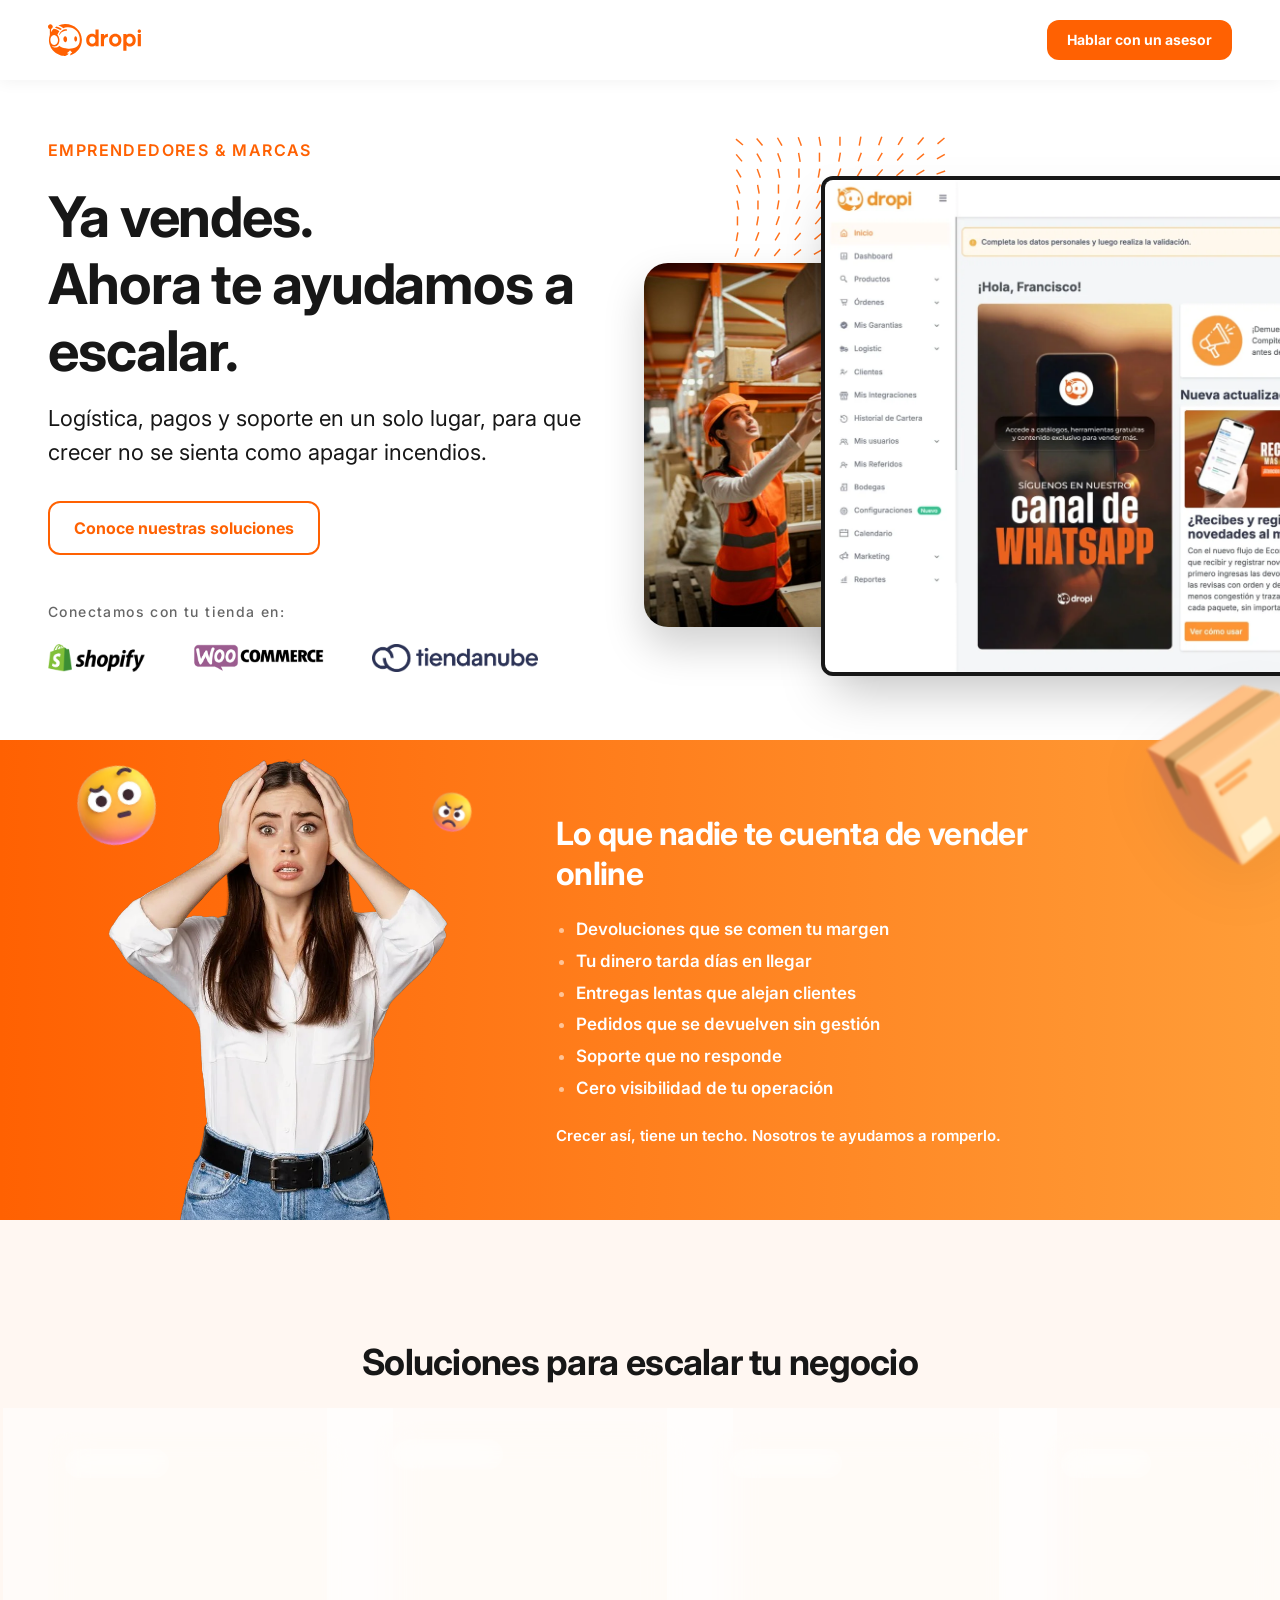
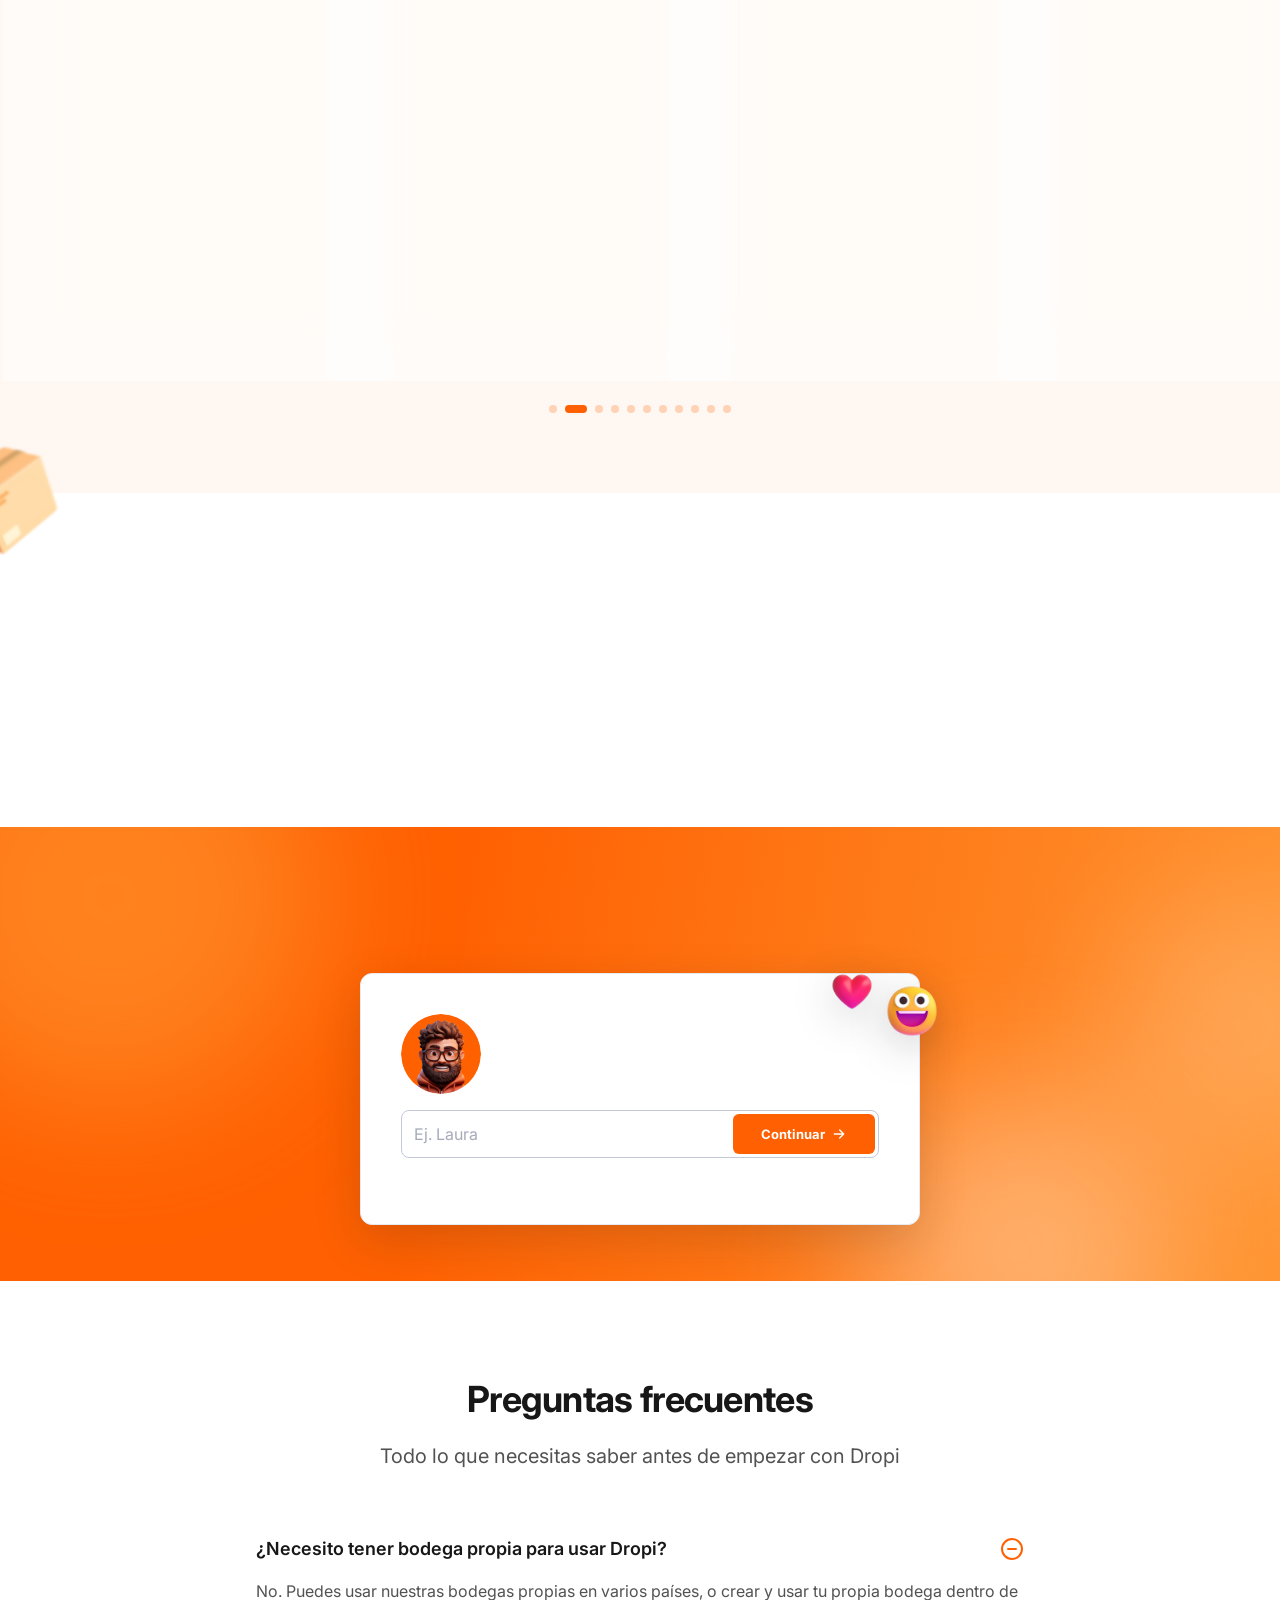
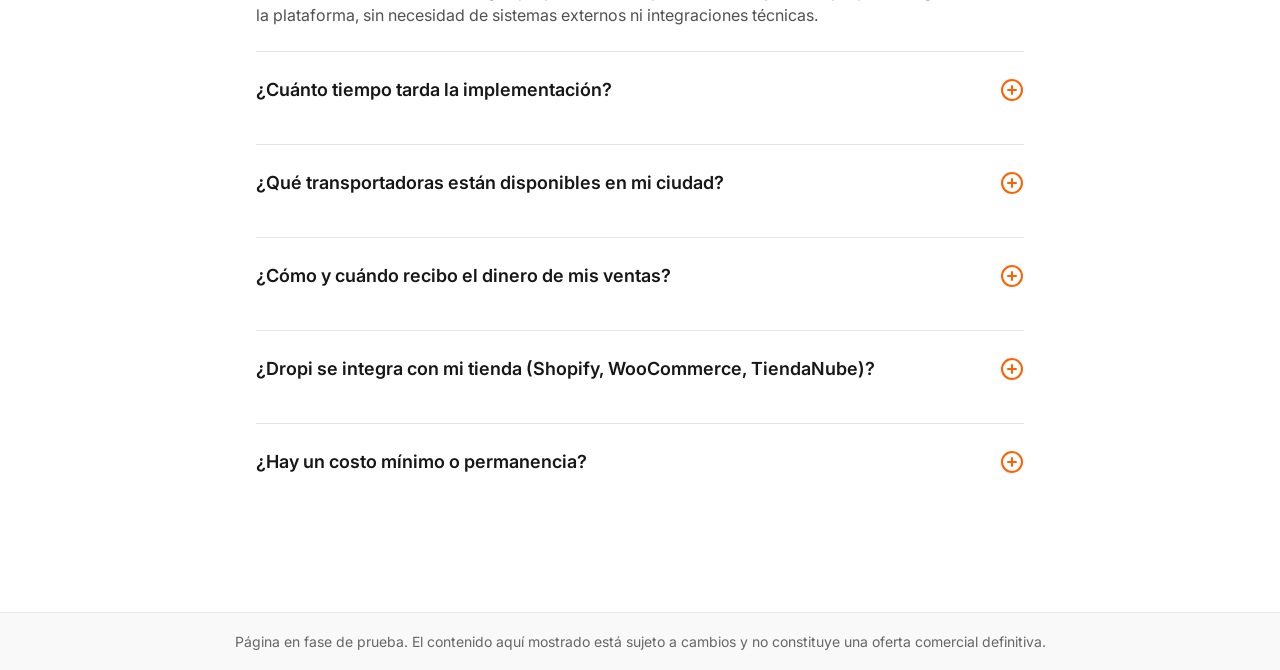
==== commit 0d60d537: "Add Google tag (gtag.js) Co-Authored-By: Claude Sonnet 5 <noreply@anthropic.com>" ====
--- a/index.html
+++ b/index.html
@@ -1,6 +1,16 @@
 <!DOCTYPE html>
 <html lang="es">
 <head>
+<!-- Google tag (gtag.js) -->
+<script async src="https://www.googletagmanager.com/gtag/js?id=G-R11EZ46QFP"></script>
+<script>
+  window.dataLayer = window.dataLayer || [];
+  function gtag(){dataLayer.push(arguments);}
+  gtag('js', new Date());
+
+  gtag('config', 'G-R11EZ46QFP');
+</script>
+
 <meta charset="UTF-8" />
 <meta name="viewport" content="width=device-width, initial-scale=1.0" />
 <link rel="icon" type="image/svg+xml" href="assets/icons/favicon.svg" />
